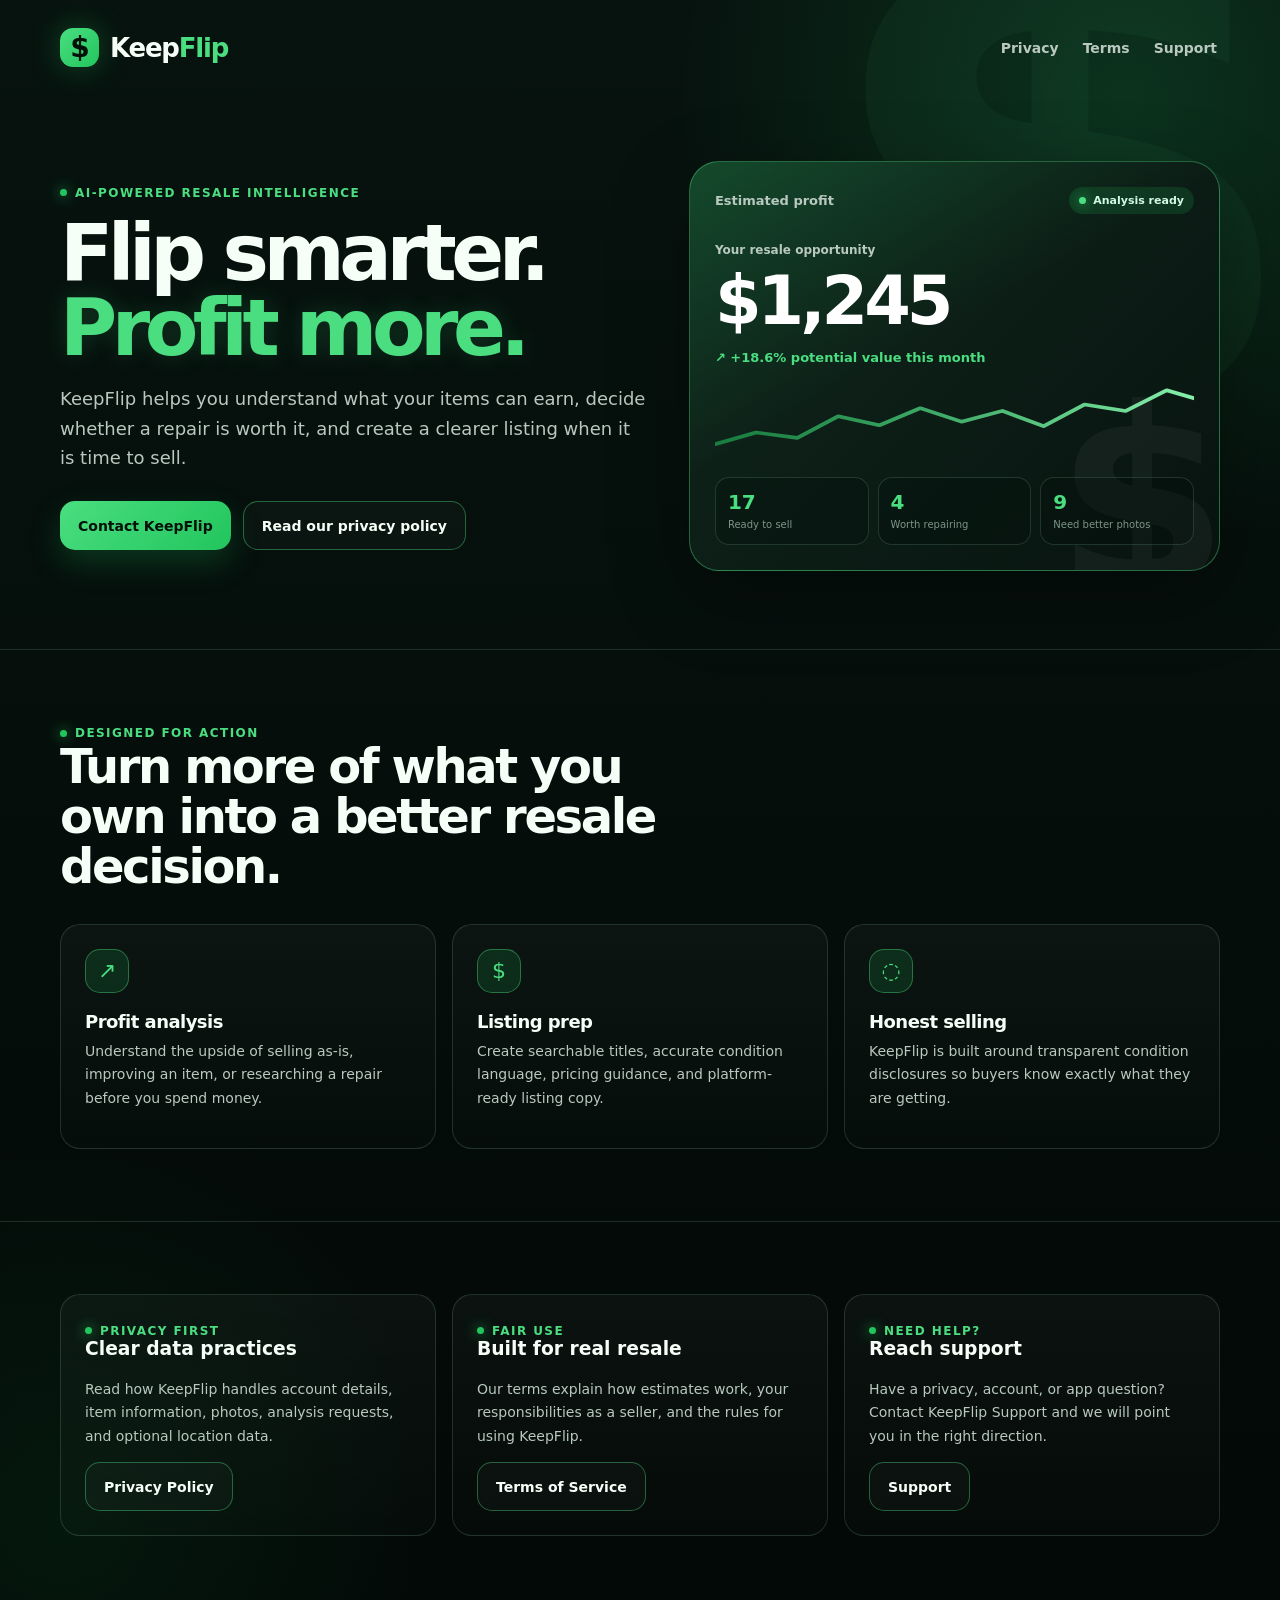
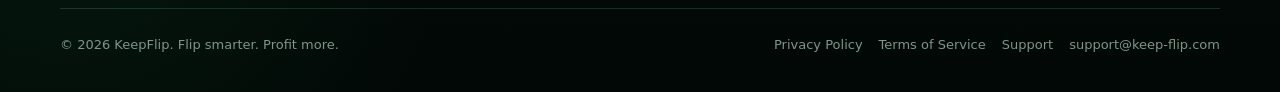
==== index.html @ 9da1e5a3 "Add files via upload" ====
<!doctype html>
<html lang="en">
<head>
  <meta charset="utf-8">
  <meta name="viewport" content="width=device-width, initial-scale=1">
  <meta name="theme-color" content="#06110d">
  <meta name="description" content="KeepFlip helps you evaluate, prepare, and list the things you own for resale.">
  <title>KeepFlip — Flip smarter. Profit more.</title>
  <link rel="stylesheet" href="styles.css">
</head>
<body>
<div class="site-shell">
<header class="container">
  <nav class="nav" aria-label="Primary navigation">
    <a class="brand" href="index.html" aria-label="KeepFlip home">
      <span class="brand-mark">$</span>
      <span>Keep<span class="brand-accent">Flip</span></span>
    </a>
    <div class="nav-links">
      <a href="privacy/">Privacy</a>
      <a href="terms/">Terms</a>
      <a href="support/">Support</a>
    </div>
  </nav>
</header>

<main>
  <section class="container hero">
    <div>
      <div class="eyebrow">AI-powered resale intelligence</div>
      <h1>Flip smarter.<br><span class="highlight">Profit more.</span></h1>
      <p class="hero-copy">
        KeepFlip helps you understand what your items can earn, decide whether a repair is worth it, and create a clearer listing when it is time to sell.
      </p>
      <div class="hero-actions">
        <a class="button primary" href="mailto:support@keep-flip.com?subject=KeepFlip%20early%20access">Contact KeepFlip</a>
        <a class="button secondary" href="privacy/">Read our privacy policy</a>
      </div>
    </div>

    <aside class="dashboard-card" aria-label="Example KeepFlip profit dashboard">
      <div class="dashboard-top">
        <span>Estimated profit</span>
        <span class="badge">Analysis ready</span>
      </div>
      <div class="profit-label">Your resale opportunity</div>
      <div class="profit-number">$1,245</div>
      <div class="profit-change">↗ +18.6% potential value this month</div>
      <svg class="sparkline" viewBox="0 0 420 80" preserveAspectRatio="none" aria-hidden="true">
        <defs>
          <linearGradient id="lineGlow" x1="0" x2="1">
            <stop stop-color="#22c55e" stop-opacity=".55"/>
            <stop offset="1" stop-color="#86efac"/>
          </linearGradient>
        </defs>
        <path d="M0 68 L36 55 L72 61 L108 37 L144 47 L180 28 L216 43 L252 31 L288 48 L324 24 L360 31 L396 8 L420 17" fill="none" stroke="url(#lineGlow)" stroke-width="4" stroke-linecap="round" stroke-linejoin="round"/>
      </svg>
      <div class="dashboard-row">
        <div class="dashboard-stat"><strong>17</strong><span>Ready to sell</span></div>
        <div class="dashboard-stat"><strong>4</strong><span>Worth repairing</span></div>
        <div class="dashboard-stat"><strong>9</strong><span>Need better photos</span></div>
      </div>
    </aside>
  </section>

  <section class="section">
    <div class="container">
      <div class="eyebrow">Designed for action</div>
      <h2 class="section-title">Turn more of what you own into a better resale decision.</h2>
      <div class="feature-grid">
        <article class="feature-card">
          <div class="feature-icon">↗</div>
          <h3>Profit analysis</h3>
          <p>Understand the upside of selling as-is, improving an item, or researching a repair before you spend money.</p>
        </article>
        <article class="feature-card">
          <div class="feature-icon">$</div>
          <h3>Listing prep</h3>
          <p>Create searchable titles, accurate condition language, pricing guidance, and platform-ready listing copy.</p>
        </article>
        <article class="feature-card">
          <div class="feature-icon">◌</div>
          <h3>Honest selling</h3>
          <p>KeepFlip is built around transparent condition disclosures so buyers know exactly what they are getting.</p>
        </article>
      </div>
    </div>
  </section>

  <section class="section">
    <div class="container legal-grid">
      <article class="legal-card">
        <div class="eyebrow">Privacy first</div>
        <h3>Clear data practices</h3>
        <p>Read how KeepFlip handles account details, item information, photos, analysis requests, and optional location data.</p>
        <a class="button secondary" href="privacy/">Privacy Policy</a>
      </article>
      <article class="legal-card">
        <div class="eyebrow">Fair use</div>
        <h3>Built for real resale</h3>
        <p>Our terms explain how estimates work, your responsibilities as a seller, and the rules for using KeepFlip.</p>
        <a class="button secondary" href="terms/">Terms of Service</a>
      </article>
      <article class="legal-card">
        <div class="eyebrow">Need help?</div>
        <h3>Reach support</h3>
        <p>Have a privacy, account, or app question? Contact KeepFlip Support and we will point you in the right direction.</p>
        <a class="button secondary" href="support/">Support</a>
      </article>
    </div>
  </section>
</main>
<footer class="container footer">
  <div>© 2026 KeepFlip. Flip smarter. Profit more.</div>
  <div class="footer-links">
    <a href="privacy/">Privacy Policy</a>
    <a href="terms/">Terms of Service</a>
    <a href="support/">Support</a>
    <a href="mailto:support@keep-flip.com">support@keep-flip.com</a>
  </div>
</footer>

</div>
</body>
</html>
---- styles.css ----
:root {
  --bg: #06110d;
  --bg-deep: #020806;
  --surface: #0b1d16;
  --surface-2: #10271d;
  --surface-3: #143525;
  --line: rgba(184, 255, 211, 0.14);
  --line-strong: rgba(93, 255, 151, 0.34);
  --text: #f5fff8;
  --text-soft: #b9c9bf;
  --text-muted: #7e9588;
  --green: #22c55e;
  --green-bright: #4ade80;
  --green-soft: rgba(34, 197, 94, 0.14);
  --mint: #d1fae5;
  --danger: #ff6b6b;
  --max: 1160px;
  --radius-xl: 30px;
  --radius-lg: 20px;
  --radius-md: 14px;
  --shadow: 0 24px 80px rgba(0, 0, 0, 0.32);
}

* { box-sizing: border-box; }
html { scroll-behavior: smooth; }
body {
  margin: 0;
  min-width: 320px;
  color: var(--text);
  background:
    radial-gradient(circle at 88% 6%, rgba(34,197,94,0.18), transparent 28rem),
    radial-gradient(circle at 5% 90%, rgba(34,197,94,0.08), transparent 24rem),
    linear-gradient(180deg, #07130f 0%, var(--bg-deep) 100%);
  font-family: Inter, ui-sans-serif, system-ui, -apple-system, BlinkMacSystemFont, "Segoe UI", sans-serif;
}

a { color: inherit; text-decoration: none; }
button, a { -webkit-tap-highlight-color: transparent; }

.site-shell {
  position: relative;
  overflow: hidden;
  min-height: 100vh;
}

.site-shell::before {
  content: "$";
  position: absolute;
  top: -120px;
  right: -30px;
  z-index: 0;
  color: rgba(74, 222, 128, 0.045);
  font-size: min(58vw, 720px);
  font-weight: 800;
  line-height: .8;
  pointer-events: none;
}

.container {
  position: relative;
  z-index: 1;
  width: min(calc(100% - 40px), var(--max));
  margin: 0 auto;
}

.nav {
  display: flex;
  align-items: center;
  justify-content: space-between;
  gap: 22px;
  padding: 28px 0;
}

.brand {
  display: inline-flex;
  align-items: center;
  gap: 11px;
  font-weight: 800;
  font-size: 26px;
  letter-spacing: -1.2px;
}

.brand-mark {
  display: inline-flex;
  align-items: center;
  justify-content: center;
  width: 39px;
  height: 39px;
  border-radius: 13px;
  color: #031007;
  background: linear-gradient(135deg, var(--green-bright), var(--green));
  box-shadow: 0 0 30px rgba(34, 197, 94, 0.32);
  font-size: 28px;
  font-weight: 900;
  line-height: 1;
}

.brand-accent { color: var(--green-bright); }

.nav-links {
  display: flex;
  align-items: center;
  gap: 18px;
  color: var(--text-soft);
  font-size: 14px;
  font-weight: 650;
}

.nav-links a {
  padding: 9px 3px;
  transition: color .2s ease;
}

.nav-links a:hover,
.nav-links a[aria-current="page"] { color: var(--green-bright); }

.hero {
  display: grid;
  grid-template-columns: 1.05fr .95fr;
  gap: 42px;
  align-items: center;
  padding: 66px 0 78px;
}

.eyebrow {
  display: inline-flex;
  align-items: center;
  gap: 8px;
  color: var(--green-bright);
  font-size: 12px;
  font-weight: 800;
  letter-spacing: .12em;
  text-transform: uppercase;
}

.eyebrow::before {
  content: "";
  width: 7px;
  height: 7px;
  border-radius: 999px;
  background: var(--green);
  box-shadow: 0 0 13px var(--green);
}

h1, h2, h3, p { margin-top: 0; }

.hero h1 {
  max-width: 760px;
  margin: 16px 0 18px;
  font-size: clamp(43px, 7vw, 78px);
  line-height: .96;
  letter-spacing: -0.07em;
}

.hero h1 .highlight {
  color: var(--green-bright);
  text-shadow: 0 0 24px rgba(74, 222, 128, 0.18);
}

.hero-copy {
  max-width: 600px;
  color: var(--text-soft);
  font-size: 18px;
  line-height: 1.65;
}

.hero-actions {
  display: flex;
  flex-wrap: wrap;
  gap: 12px;
  margin-top: 28px;
}

.button {
  display: inline-flex;
  align-items: center;
  justify-content: center;
  min-height: 49px;
  padding: 0 18px;
  border-radius: 15px;
  font-weight: 800;
  font-size: 14px;
  transition: transform .2s ease, background .2s ease, border-color .2s ease;
}

.button:hover { transform: translateY(-2px); }
.button.primary {
  color: #031007;
  background: linear-gradient(135deg, var(--green-bright), var(--green));
  box-shadow: 0 13px 32px rgba(34, 197, 94, .22);
}
.button.secondary {
  color: var(--text);
  border: 1px solid var(--line-strong);
  background: rgba(255,255,255,.025);
}

.dashboard-card {
  position: relative;
  overflow: hidden;
  padding: 25px;
  border: 1px solid var(--line-strong);
  border-radius: var(--radius-xl);
  background:
    linear-gradient(150deg, rgba(34,197,94,.22), transparent 44%),
    linear-gradient(135deg, #10271d, #08130f);
  box-shadow: var(--shadow);
}

.dashboard-card::after {
  content: "$";
  position: absolute;
  right: -10px;
  bottom: -76px;
  color: rgba(255,255,255,.045);
  font-size: 250px;
  font-weight: 900;
}

.dashboard-top,
.dashboard-row,
.badge,
.legal-card,
.footer,
.support-grid,
.stat-row { position: relative; z-index: 1; }

.dashboard-top {
  display: flex;
  align-items: center;
  justify-content: space-between;
  color: var(--text-soft);
  font-size: 13px;
  font-weight: 700;
}

.badge {
  display: inline-flex;
  align-items: center;
  gap: 7px;
  padding: 7px 10px;
  border-radius: 999px;
  color: var(--mint);
  background: rgba(34,197,94,.15);
  font-size: 11px;
  font-weight: 800;
}

.badge::before {
  content: "";
  width: 7px;
  height: 7px;
  border-radius: 50%;
  background: var(--green-bright);
  box-shadow: 0 0 12px var(--green);
}

.profit-label {
  margin: 29px 0 5px;
  color: var(--text-soft);
  font-size: 12px;
  font-weight: 700;
}

.profit-number {
  color: white;
  font-size: clamp(44px, 6vw, 67px);
  font-weight: 850;
  letter-spacing: -0.06em;
}

.profit-change {
  margin-top: 10px;
  color: var(--green-bright);
  font-size: 13px;
  font-weight: 800;
}

.sparkline {
  width: 100%;
  height: 72px;
  margin-top: 18px;
}

.dashboard-row {
  display: grid;
  grid-template-columns: repeat(3, 1fr);
  gap: 9px;
  margin-top: 18px;
}

.dashboard-stat {
  padding: 12px;
  border: 1px solid var(--line);
  border-radius: 14px;
  background: rgba(3, 13, 9, .28);
}

.dashboard-stat strong {
  display: block;
  color: var(--green-bright);
  font-size: 20px;
}

.dashboard-stat span {
  display: block;
  margin-top: 4px;
  color: var(--text-muted);
  font-size: 10px;
  line-height: 1.35;
}

.section {
  padding: 72px 0;
  border-top: 1px solid var(--line);
}

.section-title {
  max-width: 640px;
  margin-bottom: 32px;
  font-size: clamp(29px, 4vw, 48px);
  line-height: 1.05;
  letter-spacing: -0.05em;
}

.feature-grid,
.legal-grid,
.support-grid {
  display: grid;
  grid-template-columns: repeat(3, 1fr);
  gap: 16px;
}

.feature-card,
.legal-card,
.support-card {
  padding: 24px;
  border: 1px solid var(--line);
  border-radius: var(--radius-lg);
  background: linear-gradient(180deg, rgba(255,255,255,.035), rgba(255,255,255,.012));
}

.feature-icon {
  display: inline-flex;
  width: 44px;
  height: 44px;
  align-items: center;
  justify-content: center;
  border: 1px solid var(--line-strong);
  border-radius: 15px;
  color: var(--green-bright);
  background: var(--green-soft);
  font-size: 22px;
}

.feature-card h3,
.support-card h3 {
  margin: 18px 0 8px;
  font-size: 18px;
  letter-spacing: -0.03em;
}

.feature-card p,
.support-card p,
.legal-card p,
.legal-body p,
.legal-body li {
  color: var(--text-soft);
  font-size: 14px;
  line-height: 1.68;
}

.legal-hero {
  padding: 48px 0 42px;
  border-bottom: 1px solid var(--line);
}

.legal-hero h1 {
  margin: 15px 0 12px;
  font-size: clamp(38px, 6vw, 66px);
  letter-spacing: -0.065em;
  line-height: 1;
}

.legal-meta {
  color: var(--text-muted);
  font-size: 13px;
}

.legal-layout {
  display: grid;
  grid-template-columns: minmax(0, 1fr) 250px;
  align-items: start;
  gap: 42px;
  padding: 48px 0 78px;
}

.legal-body {
  min-width: 0;
  padding: clamp(22px, 4vw, 42px);
  border: 1px solid var(--line);
  border-radius: var(--radius-xl);
  background: rgba(7, 20, 14, .64);
  box-shadow: var(--shadow);
}

.legal-body h2 {
  margin: 42px 0 12px;
  color: var(--mint);
  font-size: 22px;
  letter-spacing: -0.035em;
}

.legal-body h2:first-child { margin-top: 0; }
.legal-body ul { padding-left: 22px; }
.legal-body li + li { margin-top: 8px; }
.legal-body a { color: var(--green-bright); text-decoration: underline; text-underline-offset: 3px; }

.legal-toc {
  position: sticky;
  top: 22px;
  padding: 18px;
  border: 1px solid var(--line);
  border-radius: var(--radius-lg);
  background: rgba(255,255,255,.018);
}

.legal-toc strong {
  display: block;
  margin-bottom: 11px;
  color: var(--text);
  font-size: 13px;
}

.legal-toc a {
  display: block;
  padding: 7px 0;
  color: var(--text-soft);
  font-size: 13px;
}

.legal-toc a:hover { color: var(--green-bright); }

.support-hero {
  padding: 48px 0 30px;
}

.support-hero h1 {
  max-width: 730px;
  margin: 15px 0 12px;
  font-size: clamp(40px, 6.8vw, 70px);
  line-height: .98;
  letter-spacing: -0.07em;
}

.support-card a {
  display: inline-flex;
  margin-top: 15px;
  color: var(--green-bright);
  font-size: 14px;
  font-weight: 800;
}

.faq {
  margin: 40px 0 78px;
}

.faq h2 {
  font-size: 30px;
  letter-spacing: -0.05em;
}

details {
  margin-top: 10px;
  padding: 18px 19px;
  border: 1px solid var(--line);
  border-radius: 16px;
  background: rgba(255,255,255,.018);
}

summary {
  cursor: pointer;
  color: var(--text);
  font-size: 15px;
  font-weight: 800;
}

details p {
  margin: 12px 0 0;
  color: var(--text-soft);
  font-size: 14px;
  line-height: 1.65;
}

.footer {
  display: flex;
  justify-content: space-between;
  gap: 24px;
  padding: 28px 0 40px;
  border-top: 1px solid var(--line);
  color: var(--text-muted);
  font-size: 13px;
}

.footer-links {
  display: flex;
  flex-wrap: wrap;
  gap: 16px;
}

.footer a:hover { color: var(--green-bright); }

.notice {
  margin: 18px 0 0;
  padding: 13px 15px;
  border-left: 3px solid var(--green);
  border-radius: 10px;
  color: var(--text-soft);
  background: var(--green-soft);
  font-size: 13px;
  line-height: 1.55;
}

@media (max-width: 800px) {
  .hero,
  .legal-layout { grid-template-columns: 1fr; }

  .feature-grid,
  .legal-grid,
  .support-grid { grid-template-columns: 1fr; }

  .legal-toc { display: none; }

  .hero { padding-top: 40px; }
}

@media (max-width: 560px) {
  .container { width: min(calc(100% - 28px), var(--max)); }
  .nav { padding: 18px 0; }
  .brand { font-size: 22px; }
  .brand-mark { width: 34px; height: 34px; border-radius: 11px; }
  .nav-links { gap: 10px; font-size: 12px; }
  .hero { gap: 28px; padding-bottom: 52px; }
  .dashboard-row { grid-template-columns: 1fr; }
  .footer { flex-direction: column; }
}
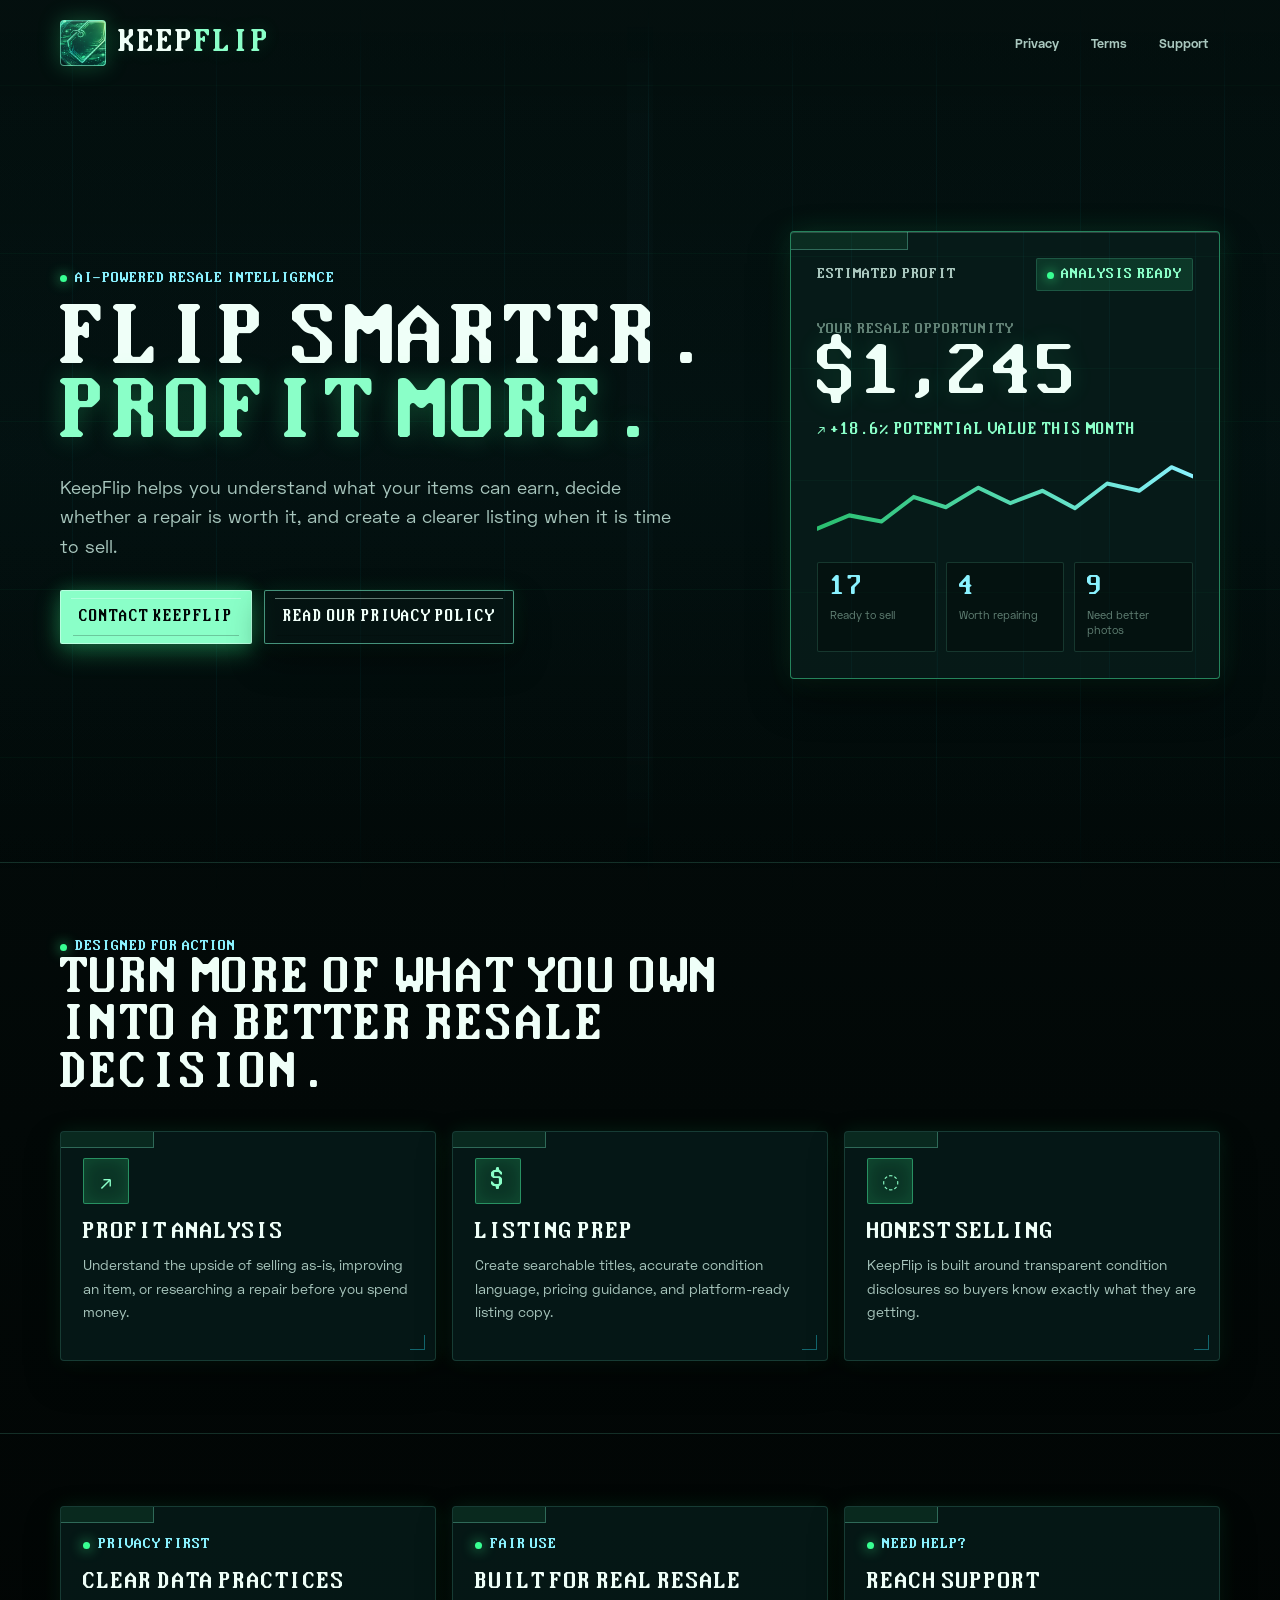
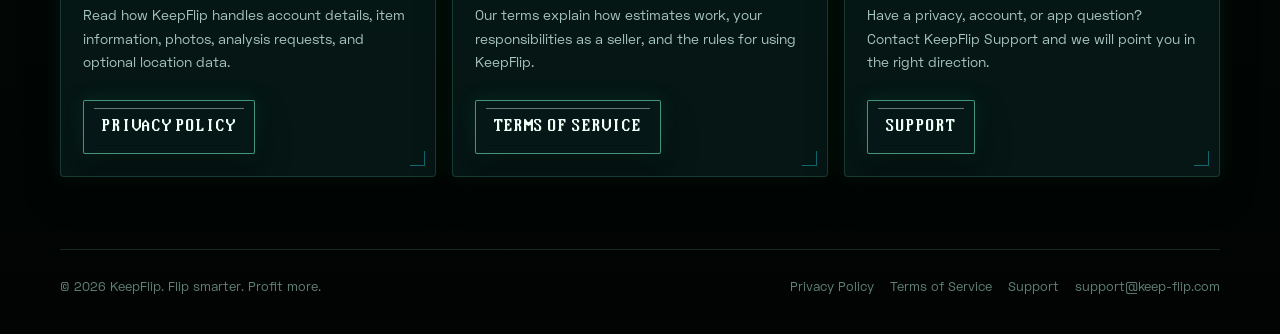
==== commit 670ec0b0: "update" ====
--- a/index.html
+++ b/index.html
@@ -3,7 +3,7 @@
 <head>
   <meta charset="utf-8">
   <meta name="viewport" content="width=device-width, initial-scale=1">
-  <meta name="theme-color" content="#06110d">
+  <meta name="theme-color" content="#020807">
   <meta name="description" content="KeepFlip helps you evaluate, prepare, and list the things you own for resale.">
   <title>KeepFlip — Flip smarter. Profit more.</title>
   <link rel="stylesheet" href="styles.css">
@@ -13,7 +13,7 @@
 <header class="container">
   <nav class="nav" aria-label="Primary navigation">
     <a class="brand" href="index.html" aria-label="KeepFlip home">
-      <span class="brand-mark">$</span>
+      <span class="brand-mark" aria-hidden="true"></span>
       <span>Keep<span class="brand-accent">Flip</span></span>
     </a>
     <div class="nav-links">
@@ -49,8 +49,8 @@
       <svg class="sparkline" viewBox="0 0 420 80" preserveAspectRatio="none" aria-hidden="true">
         <defs>
           <linearGradient id="lineGlow" x1="0" x2="1">
-            <stop stop-color="#22c55e" stop-opacity=".55"/>
-            <stop offset="1" stop-color="#86efac"/>
+            <stop stop-color="#38FF92" stop-opacity=".72"/>
+            <stop offset="1" stop-color="#8AF2FF"/>
           </linearGradient>
         </defs>
         <path d="M0 68 L36 55 L72 61 L108 37 L144 47 L180 28 L216 43 L252 31 L288 48 L324 24 L360 31 L396 8 L420 17" fill="none" stroke="url(#lineGlow)" stroke-width="4" stroke-linecap="round" stroke-linejoin="round"/>
--- a/styles.css
+++ b/styles.css
@@ -1,60 +1,160 @@
+@font-face {
+  font-display: swap;
+  font-family: "Space Grotesk";
+  font-style: normal;
+  font-weight: 400;
+  src: url("assets/fonts/SpaceGroteskRegular.otf") format("opentype");
+}
+
+@font-face {
+  font-display: swap;
+  font-family: "Space Grotesk";
+  font-style: normal;
+  font-weight: 800;
+  src: url("assets/fonts/SpaceGroteskBold.otf") format("opentype");
+}
+
+@font-face {
+  font-display: swap;
+  font-family: "Good Old DOS";
+  font-style: normal;
+  font-weight: 400;
+  src: url("assets/fonts/GoodOldDOSSmooth.ttf") format("truetype");
+}
 
 :root {
-  --bg: #06110d;
-  --bg-deep: #020806;
-  --surface: #0b1d16;
-  --surface-2: #10271d;
-  --surface-3: #143525;
-  --line: rgba(184, 255, 211, 0.14);
-  --line-strong: rgba(93, 255, 151, 0.34);
-  --text: #f5fff8;
-  --text-soft: #b9c9bf;
-  --text-muted: #7e9588;
-  --green: #22c55e;
-  --green-bright: #4ade80;
-  --green-soft: rgba(34, 197, 94, 0.14);
-  --mint: #d1fae5;
-  --danger: #ff6b6b;
+  --background: #020807;
+  --canvas: #04100f;
+  --canvas-raised: #071817;
+  --surface: #071513;
+  --surface-raised: #0b211f;
+  --surface-soft: #0e2d2a;
+  --surface-glass: rgba(9, 30, 28, 0.86);
+  --dark: #030b0a;
+  --line: rgba(117, 255, 211, 0.16);
+  --line-strong: rgba(74, 255, 172, 0.46);
+  --line-accent: rgba(41, 224, 255, 0.42);
+  --folder-line: rgba(137, 255, 220, 0.30);
+  --folder-soft: rgba(137, 255, 220, 0.12);
+  --glass-rim: rgba(127, 255, 213, 0.54);
+  --glass-highlight: rgba(218, 255, 241, 0.44);
+  --text: #effff8;
+  --text-soft: #a9c7be;
+  --text-muted: #628276;
+  --primary: #38ff92;
+  --primary-bright: #8affc8;
+  --primary-dark: #12d970;
+  --primary-soft: rgba(56, 255, 146, 0.13);
+  --accent: #2ae6ff;
+  --accent-bright: #8af2ff;
+  --accent-soft: rgba(42, 230, 255, 0.13);
+  --warning: #f6cf58;
+  --danger: #ff6674;
   --max: 1160px;
-  --radius-xl: 30px;
-  --radius-lg: 20px;
-  --radius-md: 14px;
-  --shadow: 0 24px 80px rgba(0, 0, 0, 0.32);
-}
-
-* { box-sizing: border-box; }
-html { scroll-behavior: smooth; }
+  --radius: 4px;
+  --radius-tight: 2px;
+  --shadow-card: 0 16px 34px rgba(0, 0, 0, 0.42), 0 0 20px rgba(56, 255, 146, 0.10);
+  --shadow-glass: 0 18px 42px rgba(0, 0, 0, 0.46), 0 0 28px rgba(56, 255, 146, 0.14), inset 0 1px 0 rgba(218, 255, 241, 0.18);
+  --shadow-cyan: 0 18px 42px rgba(0, 0, 0, 0.46), 0 0 26px rgba(42, 230, 255, 0.20), inset 0 1px 0 rgba(138, 242, 255, 0.20);
+}
+
+* {
+  box-sizing: border-box;
+}
+
+html {
+  background: var(--background);
+  scroll-behavior: smooth;
+}
+
 body {
   margin: 0;
   min-width: 320px;
   color: var(--text);
-  background:
-    radial-gradient(circle at 88% 6%, rgba(34,197,94,0.18), transparent 28rem),
-    radial-gradient(circle at 5% 90%, rgba(34,197,94,0.08), transparent 24rem),
-    linear-gradient(180deg, #07130f 0%, var(--bg-deep) 100%);
-  font-family: Inter, ui-sans-serif, system-ui, -apple-system, BlinkMacSystemFont, "Segoe UI", sans-serif;
-}
-
-a { color: inherit; text-decoration: none; }
-button, a { -webkit-tap-highlight-color: transparent; }
+  background: var(--background);
+  font-family: "Space Grotesk", Inter, ui-sans-serif, system-ui, -apple-system, BlinkMacSystemFont, "Segoe UI", sans-serif;
+}
+
+body::selection {
+  color: var(--background);
+  background: var(--primary-bright);
+}
+
+a {
+  color: inherit;
+  text-decoration: none;
+}
+
+button,
+a {
+  -webkit-tap-highlight-color: transparent;
+}
+
+h1,
+h2,
+h3,
+p {
+  margin-top: 0;
+}
 
 .site-shell {
   position: relative;
+  isolation: isolate;
   overflow: hidden;
   min-height: 100vh;
+  background:
+    linear-gradient(180deg, rgba(4, 16, 15, 0.94) 0%, rgba(2, 8, 7, 0.98) 58%, #010403 100%),
+    var(--background);
+}
+
+.site-shell::before,
+.site-shell::after {
+  content: "";
+  position: fixed;
+  inset: 0;
+  z-index: -2;
+  pointer-events: none;
 }
 
 .site-shell::before {
-  content: "$";
-  position: absolute;
-  top: -120px;
-  right: -30px;
-  z-index: 0;
-  color: rgba(74, 222, 128, 0.045);
-  font-size: min(58vw, 720px);
-  font-weight: 800;
-  line-height: .8;
-  pointer-events: none;
+  opacity: 0.28;
+  background-image:
+    linear-gradient(90deg, transparent 0 72px, rgba(42, 230, 255, 0.16) 72px 73px, transparent 73px 100%),
+    linear-gradient(0deg, transparent 0 82px, rgba(56, 255, 146, 0.13) 82px 83px, transparent 83px 100%),
+    linear-gradient(90deg, transparent 0 49%, rgba(138, 242, 255, 0.06) 49% 51%, transparent 51% 100%);
+  background-size: 144px 144px, 168px 168px, 100% 100%;
+  mask-image: linear-gradient(180deg, transparent 0%, #000 13%, #000 84%, transparent 100%);
+}
+
+.site-shell::after {
+  z-index: -1;
+  opacity: 0.54;
+  background:
+    linear-gradient(90deg, transparent 0%, rgba(42, 230, 255, 0.04) 24%, rgba(138, 242, 255, 0.56) 50%, rgba(56, 255, 146, 0.18) 64%, transparent 100%),
+    linear-gradient(90deg, transparent 0%, rgba(56, 255, 146, 0.04) 22%, rgba(56, 255, 146, 0.44) 50%, rgba(42, 230, 255, 0.18) 66%, transparent 100%),
+    linear-gradient(180deg, transparent, rgba(42, 230, 255, 0.05), transparent);
+  background-position: -560px 20%, -760px 72%, center;
+  background-repeat: no-repeat;
+  background-size: 560px 2px, 760px 1px, 100% 100%;
+  animation: circuit-sweep 9s linear infinite;
+}
+
+@keyframes circuit-sweep {
+  0% {
+    background-position: -560px 20%, -760px 72%, center;
+  }
+
+  52% {
+    background-position: 100vw 20%, -760px 72%, center;
+  }
+
+  53% {
+    background-position: -560px 20%, -760px 72%, center;
+  }
+
+  100% {
+    background-position: -560px 20%, 100vw 72%, center;
+  }
 }
 
 .container {
@@ -69,68 +169,84 @@
   align-items: center;
   justify-content: space-between;
   gap: 22px;
-  padding: 28px 0;
+  padding: 20px 0;
 }
 
 .brand {
   display: inline-flex;
   align-items: center;
-  gap: 11px;
-  font-weight: 800;
-  font-size: 26px;
-  letter-spacing: -1.2px;
+  gap: 12px;
+  color: var(--text);
+  font-family: "Good Old DOS", "Space Grotesk", sans-serif;
+  font-size: 28px;
+  line-height: 1;
+  letter-spacing: 0;
+  text-transform: uppercase;
+  text-shadow: 0 0 18px rgba(56, 255, 146, 0.16);
 }
 
 .brand-mark {
   display: inline-flex;
-  align-items: center;
-  justify-content: center;
-  width: 39px;
-  height: 39px;
-  border-radius: 13px;
-  color: #031007;
-  background: linear-gradient(135deg, var(--green-bright), var(--green));
-  box-shadow: 0 0 30px rgba(34, 197, 94, 0.32);
-  font-size: 28px;
-  font-weight: 900;
-  line-height: 1;
-}
-
-.brand-accent { color: var(--green-bright); }
+  width: 46px;
+  height: 46px;
+  flex: 0 0 46px;
+  overflow: hidden;
+  border: 1px solid var(--glass-rim);
+  border-radius: var(--radius);
+  color: transparent;
+  background:
+    linear-gradient(180deg, rgba(138, 255, 200, 0.16), rgba(42, 230, 255, 0.06)),
+    url("assets/images/keepflip-core.png") center / 190% auto no-repeat;
+  box-shadow: 0 0 22px rgba(56, 255, 146, 0.26), inset 0 1px 0 rgba(218, 255, 241, 0.18);
+  font-size: 0;
+}
+
+.brand-accent {
+  color: var(--primary-bright);
+}
 
 .nav-links {
   display: flex;
   align-items: center;
-  gap: 18px;
+  gap: 8px;
   color: var(--text-soft);
-  font-size: 14px;
-  font-weight: 650;
+  font-size: 13px;
+  font-weight: 800;
 }
 
 .nav-links a {
-  padding: 9px 3px;
-  transition: color .2s ease;
+  min-height: 38px;
+  padding: 10px 11px 8px;
+  border: 1px solid transparent;
+  border-radius: var(--radius-tight);
+  transition: color 0.18s ease, border-color 0.18s ease, background 0.18s ease;
 }
 
 .nav-links a:hover,
-.nav-links a[aria-current="page"] { color: var(--green-bright); }
+.nav-links a[aria-current="page"] {
+  color: var(--primary-bright);
+  border-color: var(--line);
+  background: rgba(8, 28, 26, 0.34);
+}
 
 .hero {
   display: grid;
-  grid-template-columns: 1.05fr .95fr;
-  gap: 42px;
+  grid-template-columns: minmax(0, 1fr) minmax(330px, 430px);
+  gap: 54px;
   align-items: center;
-  padding: 66px 0 78px;
+  min-height: calc(100vh - 124px);
+  padding: 34px 0 72px;
 }
 
 .eyebrow {
   display: inline-flex;
   align-items: center;
   gap: 8px;
-  color: var(--green-bright);
-  font-size: 12px;
-  font-weight: 800;
-  letter-spacing: .12em;
+  color: var(--accent-bright);
+  font-family: "Good Old DOS", "Space Grotesk", sans-serif;
+  font-size: 13px;
+  line-height: 1.4;
+  letter-spacing: 0;
   text-transform: uppercase;
 }
 
@@ -138,28 +254,36 @@
   content: "";
   width: 7px;
   height: 7px;
-  border-radius: 999px;
-  background: var(--green);
-  box-shadow: 0 0 13px var(--green);
-}
-
-h1, h2, h3, p { margin-top: 0; }
+  border-radius: 50%;
+  background: var(--primary);
+  box-shadow: 0 0 13px var(--primary);
+}
+
+.hero h1,
+.legal-hero h1,
+.support-hero h1,
+.not-found-title {
+  color: var(--text);
+  font-family: "Good Old DOS", "Space Grotesk", sans-serif;
+  font-weight: 400;
+  letter-spacing: 0;
+  text-transform: uppercase;
+}
 
 .hero h1 {
-  max-width: 760px;
-  margin: 16px 0 18px;
-  font-size: clamp(43px, 7vw, 78px);
-  line-height: .96;
-  letter-spacing: -0.07em;
+  max-width: 780px;
+  margin: 18px 0 18px;
+  font-size: 76px;
+  line-height: 0.98;
 }
 
 .hero h1 .highlight {
-  color: var(--green-bright);
-  text-shadow: 0 0 24px rgba(74, 222, 128, 0.18);
+  color: var(--primary-bright);
+  text-shadow: 0 0 24px rgba(56, 255, 146, 0.26);
 }
 
 .hero-copy {
-  max-width: 600px;
+  max-width: 620px;
   color: var(--text-soft);
   font-size: 18px;
   line-height: 1.65;
@@ -173,78 +297,132 @@
 }
 
 .button {
+  position: relative;
   display: inline-flex;
   align-items: center;
   justify-content: center;
-  min-height: 49px;
+  min-height: 54px;
+  overflow: hidden;
   padding: 0 18px;
-  border-radius: 15px;
-  font-weight: 800;
+  border: 1px solid var(--glass-rim);
+  border-radius: var(--radius-tight);
+  font-family: "Good Old DOS", "Space Grotesk", sans-serif;
   font-size: 14px;
-  transition: transform .2s ease, background .2s ease, border-color .2s ease;
-}
-
-.button:hover { transform: translateY(-2px); }
+  letter-spacing: 0;
+  line-height: 1;
+  text-transform: uppercase;
+  transition: transform 0.18s ease, border-color 0.18s ease, background 0.18s ease, box-shadow 0.18s ease;
+}
+
+.button::before,
+.button::after {
+  content: "";
+  position: absolute;
+  pointer-events: none;
+}
+
+.button::before {
+  top: 7px;
+  left: 10px;
+  right: 10px;
+  height: 1px;
+  background: var(--glass-highlight);
+}
+
+.button::after {
+  right: 12px;
+  bottom: 7px;
+  left: 12px;
+  height: 1px;
+  background: rgba(2, 8, 7, 0.22);
+}
+
+.button:hover {
+  transform: translateY(-2px);
+}
+
 .button.primary {
-  color: #031007;
-  background: linear-gradient(135deg, var(--green-bright), var(--green));
-  box-shadow: 0 13px 32px rgba(34, 197, 94, .22);
-}
+  color: var(--background);
+  border-color: rgba(218, 255, 241, 0.58);
+  background: var(--primary-bright);
+  box-shadow: 0 8px 26px rgba(56, 255, 146, 0.28), 0 0 20px rgba(56, 255, 146, 0.18);
+}
+
 .button.secondary {
   color: var(--text);
-  border: 1px solid var(--line-strong);
-  background: rgba(255,255,255,.025);
+  background: rgba(8, 28, 26, 0.42);
+  box-shadow: var(--shadow-card);
 }
 
 .dashboard-card {
   position: relative;
   overflow: hidden;
-  padding: 25px;
+  padding: 26px;
   border: 1px solid var(--line-strong);
-  border-radius: var(--radius-xl);
-  background:
-    linear-gradient(150deg, rgba(34,197,94,.22), transparent 44%),
-    linear-gradient(135deg, #10271d, #08130f);
-  box-shadow: var(--shadow);
-}
-
+  border-radius: var(--radius);
+  background: rgba(7, 28, 26, 0.86);
+  box-shadow: var(--shadow-glass);
+}
+
+.dashboard-card::before,
 .dashboard-card::after {
-  content: "$";
+  content: "";
   position: absolute;
-  right: -10px;
-  bottom: -76px;
-  color: rgba(255,255,255,.045);
-  font-size: 250px;
-  font-weight: 900;
+  pointer-events: none;
+}
+
+.dashboard-card::before {
+  top: 0;
+  left: 0;
+  width: 116px;
+  height: 17px;
+  border-right: 1px solid var(--folder-line);
+  border-bottom: 1px solid var(--folder-line);
+  background: rgba(56, 255, 146, 0.08);
+}
+
+.dashboard-card::after {
+  inset: 0;
+  background-image:
+    linear-gradient(90deg, transparent 0 70%, rgba(42, 230, 255, 0.22) 70% 71%, transparent 71%),
+    linear-gradient(0deg, transparent 0 78%, rgba(56, 255, 146, 0.18) 78% 79%, transparent 79%);
+  background-size: 86px 86px, 112px 112px;
+  opacity: 0.18;
 }
 
 .dashboard-top,
 .dashboard-row,
 .badge,
-.legal-card,
-.footer,
-.support-grid,
-.stat-row { position: relative; z-index: 1; }
+.profit-label,
+.profit-number,
+.profit-change,
+.sparkline {
+  position: relative;
+  z-index: 1;
+}
 
 .dashboard-top {
   display: flex;
   align-items: center;
   justify-content: space-between;
+  gap: 12px;
   color: var(--text-soft);
+  font-family: "Good Old DOS", "Space Grotesk", sans-serif;
   font-size: 13px;
-  font-weight: 700;
+  line-height: 1.2;
+  text-transform: uppercase;
 }
 
 .badge {
   display: inline-flex;
   align-items: center;
   gap: 7px;
-  padding: 7px 10px;
-  border-radius: 999px;
-  color: var(--mint);
-  background: rgba(34,197,94,.15);
-  font-size: 11px;
-  font-weight: 800;
+  padding: 8px 10px 7px;
+  border: 1px solid var(--line);
+  border-radius: var(--radius-tight);
+  color: var(--primary-bright);
+  background: var(--primary-soft);
+  white-space: nowrap;
 }
 
 .badge::before {
@@ -252,62 +430,69 @@
   width: 7px;
   height: 7px;
   border-radius: 50%;
-  background: var(--green-bright);
-  box-shadow: 0 0 12px var(--green);
+  background: var(--primary);
+  box-shadow: 0 0 12px var(--primary);
 }
 
 .profit-label {
-  margin: 29px 0 5px;
-  color: var(--text-soft);
-  font-size: 12px;
-  font-weight: 700;
+  margin: 32px 0 8px;
+  color: var(--text-muted);
+  font-family: "Good Old DOS", "Space Grotesk", sans-serif;
+  font-size: 13px;
+  text-transform: uppercase;
 }
 
 .profit-number {
-  color: white;
-  font-size: clamp(44px, 6vw, 67px);
-  font-weight: 850;
-  letter-spacing: -0.06em;
+  color: var(--text);
+  font-family: "Good Old DOS", "Space Grotesk", sans-serif;
+  font-size: 64px;
+  line-height: 1;
+  text-shadow: 0 0 24px rgba(56, 255, 146, 0.14);
 }
 
 .profit-change {
-  margin-top: 10px;
-  color: var(--green-bright);
-  font-size: 13px;
-  font-weight: 800;
+  margin-top: 12px;
+  color: var(--primary-bright);
+  font-family: "Good Old DOS", "Space Grotesk", sans-serif;
+  font-size: 14px;
+  text-transform: uppercase;
 }
 
 .sparkline {
   width: 100%;
-  height: 72px;
-  margin-top: 18px;
+  height: 82px;
+  margin-top: 22px;
 }
 
 .dashboard-row {
   display: grid;
-  grid-template-columns: repeat(3, 1fr);
-  gap: 9px;
+  grid-template-columns: repeat(3, minmax(0, 1fr));
+  gap: 10px;
   margin-top: 18px;
 }
 
 .dashboard-stat {
-  padding: 12px;
+  min-height: 82px;
+  padding: 13px 12px;
   border: 1px solid var(--line);
-  border-radius: 14px;
-  background: rgba(3, 13, 9, .28);
+  border-radius: var(--radius-tight);
+  background: rgba(3, 11, 10, 0.48);
 }
 
 .dashboard-stat strong {
   display: block;
-  color: var(--green-bright);
-  font-size: 20px;
+  color: var(--accent-bright);
+  font-family: "Good Old DOS", "Space Grotesk", sans-serif;
+  font-size: 24px;
+  font-weight: 400;
+  line-height: 1;
 }
 
 .dashboard-stat span {
   display: block;
-  margin-top: 4px;
+  margin-top: 8px;
   color: var(--text-muted);
-  font-size: 10px;
+  font-size: 11px;
   line-height: 1.35;
 }
 
@@ -317,48 +502,106 @@
 }
 
 .section-title {
-  max-width: 640px;
+  max-width: 680px;
   margin-bottom: 32px;
-  font-size: clamp(29px, 4vw, 48px);
-  line-height: 1.05;
-  letter-spacing: -0.05em;
+  color: var(--text);
+  font-family: "Good Old DOS", "Space Grotesk", sans-serif;
+  font-size: 44px;
+  font-weight: 400;
+  line-height: 1.08;
+  letter-spacing: 0;
+  text-transform: uppercase;
 }
 
 .feature-grid,
 .legal-grid,
 .support-grid {
   display: grid;
-  grid-template-columns: repeat(3, 1fr);
+  grid-template-columns: repeat(3, minmax(0, 1fr));
   gap: 16px;
+}
+
+.feature-card,
+.legal-card,
+.support-card,
+.legal-body,
+.legal-toc,
+details {
+  position: relative;
+  overflow: hidden;
+  border: 1px solid var(--line);
+  border-radius: var(--radius);
+  background: rgba(7, 28, 26, 0.82);
+  box-shadow: var(--shadow-card);
+}
+
+.feature-card::before,
+.legal-card::before,
+.support-card::before,
+.legal-body::before,
+.legal-toc::before,
+details::before {
+  content: "";
+  position: absolute;
+  top: 0;
+  left: 0;
+  width: 92px;
+  height: 15px;
+  border-right: 1px solid var(--folder-line);
+  border-bottom: 1px solid var(--folder-line);
+  background: rgba(56, 255, 146, 0.08);
+  pointer-events: none;
+}
+
+.feature-card::after,
+.legal-card::after,
+.support-card::after,
+.legal-body::after,
+details::after {
+  content: "";
+  position: absolute;
+  right: 10px;
+  bottom: 10px;
+  width: 14px;
+  height: 14px;
+  border-right: 1px solid rgba(42, 230, 255, 0.38);
+  border-bottom: 1px solid rgba(42, 230, 255, 0.38);
+  pointer-events: none;
 }
 
 .feature-card,
 .legal-card,
 .support-card {
-  padding: 24px;
-  border: 1px solid var(--line);
-  border-radius: var(--radius-lg);
-  background: linear-gradient(180deg, rgba(255,255,255,.035), rgba(255,255,255,.012));
+  min-height: 224px;
+  padding: 26px 22px 22px;
 }
 
 .feature-icon {
   display: inline-flex;
-  width: 44px;
-  height: 44px;
+  width: 46px;
+  height: 46px;
   align-items: center;
   justify-content: center;
   border: 1px solid var(--line-strong);
-  border-radius: 15px;
-  color: var(--green-bright);
-  background: var(--green-soft);
-  font-size: 22px;
+  border-radius: var(--radius-tight);
+  color: var(--primary-bright);
+  background: var(--primary-soft);
+  box-shadow: inset 0 0 18px rgba(56, 255, 146, 0.12);
+  font-family: "Good Old DOS", "Space Grotesk", sans-serif;
+  font-size: 20px;
 }
 
 .feature-card h3,
-.support-card h3 {
+.support-card h3,
+.legal-card h3 {
   margin: 18px 0 8px;
-  font-size: 18px;
-  letter-spacing: -0.03em;
+  color: var(--text);
+  font-family: "Good Old DOS", "Space Grotesk", sans-serif;
+  font-size: 20px;
+  font-weight: 400;
+  line-height: 1.15;
+  letter-spacing: 0;
+  text-transform: uppercase;
 }
 
 .feature-card p,
@@ -371,16 +614,21 @@
   line-height: 1.68;
 }
 
+.legal-card .button {
+  margin-top: 12px;
+}
+
 .legal-hero {
   padding: 48px 0 42px;
   border-bottom: 1px solid var(--line);
 }
 
-.legal-hero h1 {
+.legal-hero h1,
+.support-hero h1 {
+  max-width: 760px;
   margin: 15px 0 12px;
-  font-size: clamp(38px, 6vw, 66px);
-  letter-spacing: -0.065em;
-  line-height: 1;
+  font-size: 58px;
+  line-height: 1.02;
 }
 
 .legal-meta {
@@ -398,39 +646,57 @@
 
 .legal-body {
   min-width: 0;
-  padding: clamp(22px, 4vw, 42px);
-  border: 1px solid var(--line);
-  border-radius: var(--radius-xl);
-  background: rgba(7, 20, 14, .64);
-  box-shadow: var(--shadow);
+  padding: 42px;
+  background: rgba(7, 28, 26, 0.86);
+  box-shadow: var(--shadow-glass);
 }
 
 .legal-body h2 {
   margin: 42px 0 12px;
-  color: var(--mint);
-  font-size: 22px;
-  letter-spacing: -0.035em;
-}
-
-.legal-body h2:first-child { margin-top: 0; }
-.legal-body ul { padding-left: 22px; }
-.legal-body li + li { margin-top: 8px; }
-.legal-body a { color: var(--green-bright); text-decoration: underline; text-underline-offset: 3px; }
+  color: var(--primary-bright);
+  font-family: "Good Old DOS", "Space Grotesk", sans-serif;
+  font-size: 24px;
+  font-weight: 400;
+  letter-spacing: 0;
+  line-height: 1.2;
+  text-transform: uppercase;
+}
+
+.legal-body h2:first-child {
+  margin-top: 0;
+}
+
+.legal-body ul {
+  padding-left: 22px;
+}
+
+.legal-body li + li {
+  margin-top: 8px;
+}
+
+.legal-body a,
+.support-card a {
+  color: var(--primary-bright);
+  text-decoration: underline;
+  text-decoration-thickness: 1px;
+  text-underline-offset: 4px;
+}
 
 .legal-toc {
   position: sticky;
   top: 22px;
-  padding: 18px;
-  border: 1px solid var(--line);
-  border-radius: var(--radius-lg);
-  background: rgba(255,255,255,.018);
+  padding: 26px 18px 18px;
+  background: rgba(8, 28, 26, 0.58);
 }
 
 .legal-toc strong {
   display: block;
   margin-bottom: 11px;
   color: var(--text);
+  font-family: "Good Old DOS", "Space Grotesk", sans-serif;
   font-size: 13px;
+  font-weight: 400;
+  text-transform: uppercase;
 }
 
 .legal-toc a {
@@ -440,24 +706,17 @@
   font-size: 13px;
 }
 
-.legal-toc a:hover { color: var(--green-bright); }
+.legal-toc a:hover {
+  color: var(--primary-bright);
+}
 
 .support-hero {
   padding: 48px 0 30px;
-}
-
-.support-hero h1 {
-  max-width: 730px;
-  margin: 15px 0 12px;
-  font-size: clamp(40px, 6.8vw, 70px);
-  line-height: .98;
-  letter-spacing: -0.07em;
 }
 
 .support-card a {
   display: inline-flex;
   margin-top: 15px;
-  color: var(--green-bright);
   font-size: 14px;
   font-weight: 800;
 }
@@ -467,23 +726,27 @@
 }
 
 .faq h2 {
-  font-size: 30px;
-  letter-spacing: -0.05em;
+  color: var(--text);
+  font-family: "Good Old DOS", "Space Grotesk", sans-serif;
+  font-size: 32px;
+  font-weight: 400;
+  letter-spacing: 0;
+  text-transform: uppercase;
 }
 
 details {
   margin-top: 10px;
-  padding: 18px 19px;
-  border: 1px solid var(--line);
-  border-radius: 16px;
-  background: rgba(255,255,255,.018);
+  padding: 22px 19px 18px;
+  background: rgba(8, 28, 26, 0.5);
 }
 
 summary {
   cursor: pointer;
   color: var(--text);
-  font-size: 15px;
-  font-weight: 800;
+  font-family: "Good Old DOS", "Space Grotesk", sans-serif;
+  font-size: 16px;
+  letter-spacing: 0;
+  text-transform: uppercase;
 }
 
 details p {
@@ -491,6 +754,29 @@
   color: var(--text-soft);
   font-size: 14px;
   line-height: 1.65;
+}
+
+.notice {
+  margin: 18px 0 0;
+  padding: 13px 15px;
+  border: 1px solid var(--line-strong);
+  border-left: 3px solid var(--primary);
+  border-radius: var(--radius-tight);
+  color: var(--text-soft);
+  background: var(--primary-soft);
+  font-size: 13px;
+  line-height: 1.55;
+}
+
+.not-found {
+  padding: 88px 0 160px;
+}
+
+.not-found-title {
+  max-width: 720px;
+  margin: 16px 0;
+  font-size: 76px;
+  line-height: 0.98;
 }
 
 .footer {
@@ -509,39 +795,130 @@
   gap: 16px;
 }
 
-.footer a:hover { color: var(--green-bright); }
-
-.notice {
-  margin: 18px 0 0;
-  padding: 13px 15px;
-  border-left: 3px solid var(--green);
-  border-radius: 10px;
-  color: var(--text-soft);
-  background: var(--green-soft);
-  font-size: 13px;
-  line-height: 1.55;
-}
-
-@media (max-width: 800px) {
+.footer a:hover {
+  color: var(--primary-bright);
+}
+
+@media (prefers-reduced-motion: reduce) {
+  *,
+  *::before,
+  *::after {
+    scroll-behavior: auto !important;
+    animation-duration: 0.01ms !important;
+    animation-iteration-count: 1 !important;
+    transition-duration: 0.01ms !important;
+  }
+}
+
+@media (max-width: 980px) {
   .hero,
-  .legal-layout { grid-template-columns: 1fr; }
+  .legal-layout {
+    grid-template-columns: 1fr;
+  }
+
+  .hero {
+    min-height: 0;
+    padding-top: 40px;
+  }
+
+  .hero h1,
+  .legal-hero h1,
+  .support-hero h1,
+  .not-found-title {
+    font-size: 58px;
+  }
 
   .feature-grid,
   .legal-grid,
-  .support-grid { grid-template-columns: 1fr; }
-
-  .legal-toc { display: none; }
-
-  .hero { padding-top: 40px; }
-}
-
-@media (max-width: 560px) {
-  .container { width: min(calc(100% - 28px), var(--max)); }
-  .nav { padding: 18px 0; }
-  .brand { font-size: 22px; }
-  .brand-mark { width: 34px; height: 34px; border-radius: 11px; }
-  .nav-links { gap: 10px; font-size: 12px; }
-  .hero { gap: 28px; padding-bottom: 52px; }
-  .dashboard-row { grid-template-columns: 1fr; }
-  .footer { flex-direction: column; }
-}
+  .support-grid {
+    grid-template-columns: 1fr;
+  }
+
+  .legal-toc {
+    display: none;
+  }
+}
+
+@media (max-width: 640px) {
+  .container {
+    width: min(calc(100% - 28px), var(--max));
+  }
+
+  .nav {
+    align-items: flex-start;
+    flex-direction: column;
+    gap: 14px;
+    padding: 18px 0;
+  }
+
+  .brand {
+    font-size: 24px;
+  }
+
+  .brand-mark {
+    width: 40px;
+    height: 40px;
+    flex-basis: 40px;
+  }
+
+  .nav-links {
+    width: 100%;
+    justify-content: space-between;
+    gap: 4px;
+    font-size: 12px;
+  }
+
+  .nav-links a {
+    padding-inline: 8px;
+  }
+
+  .hero {
+    gap: 28px;
+    padding-bottom: 52px;
+  }
+
+  .hero h1,
+  .legal-hero h1,
+  .support-hero h1,
+  .not-found-title {
+    font-size: 40px;
+    line-height: 1.04;
+  }
+
+  .hero-copy {
+    font-size: 16px;
+  }
+
+  .hero-actions,
+  .button {
+    width: 100%;
+  }
+
+  .section {
+    padding: 54px 0;
+  }
+
+  .dashboard-card {
+    padding: 24px 18px 18px;
+  }
+
+  .dashboard-row {
+    grid-template-columns: 1fr;
+  }
+
+  .profit-number {
+    font-size: 48px;
+  }
+
+  .section-title {
+    font-size: 30px;
+  }
+
+  .legal-body {
+    padding: 34px 22px 24px;
+  }
+
+  .footer {
+    flex-direction: column;
+  }
+}
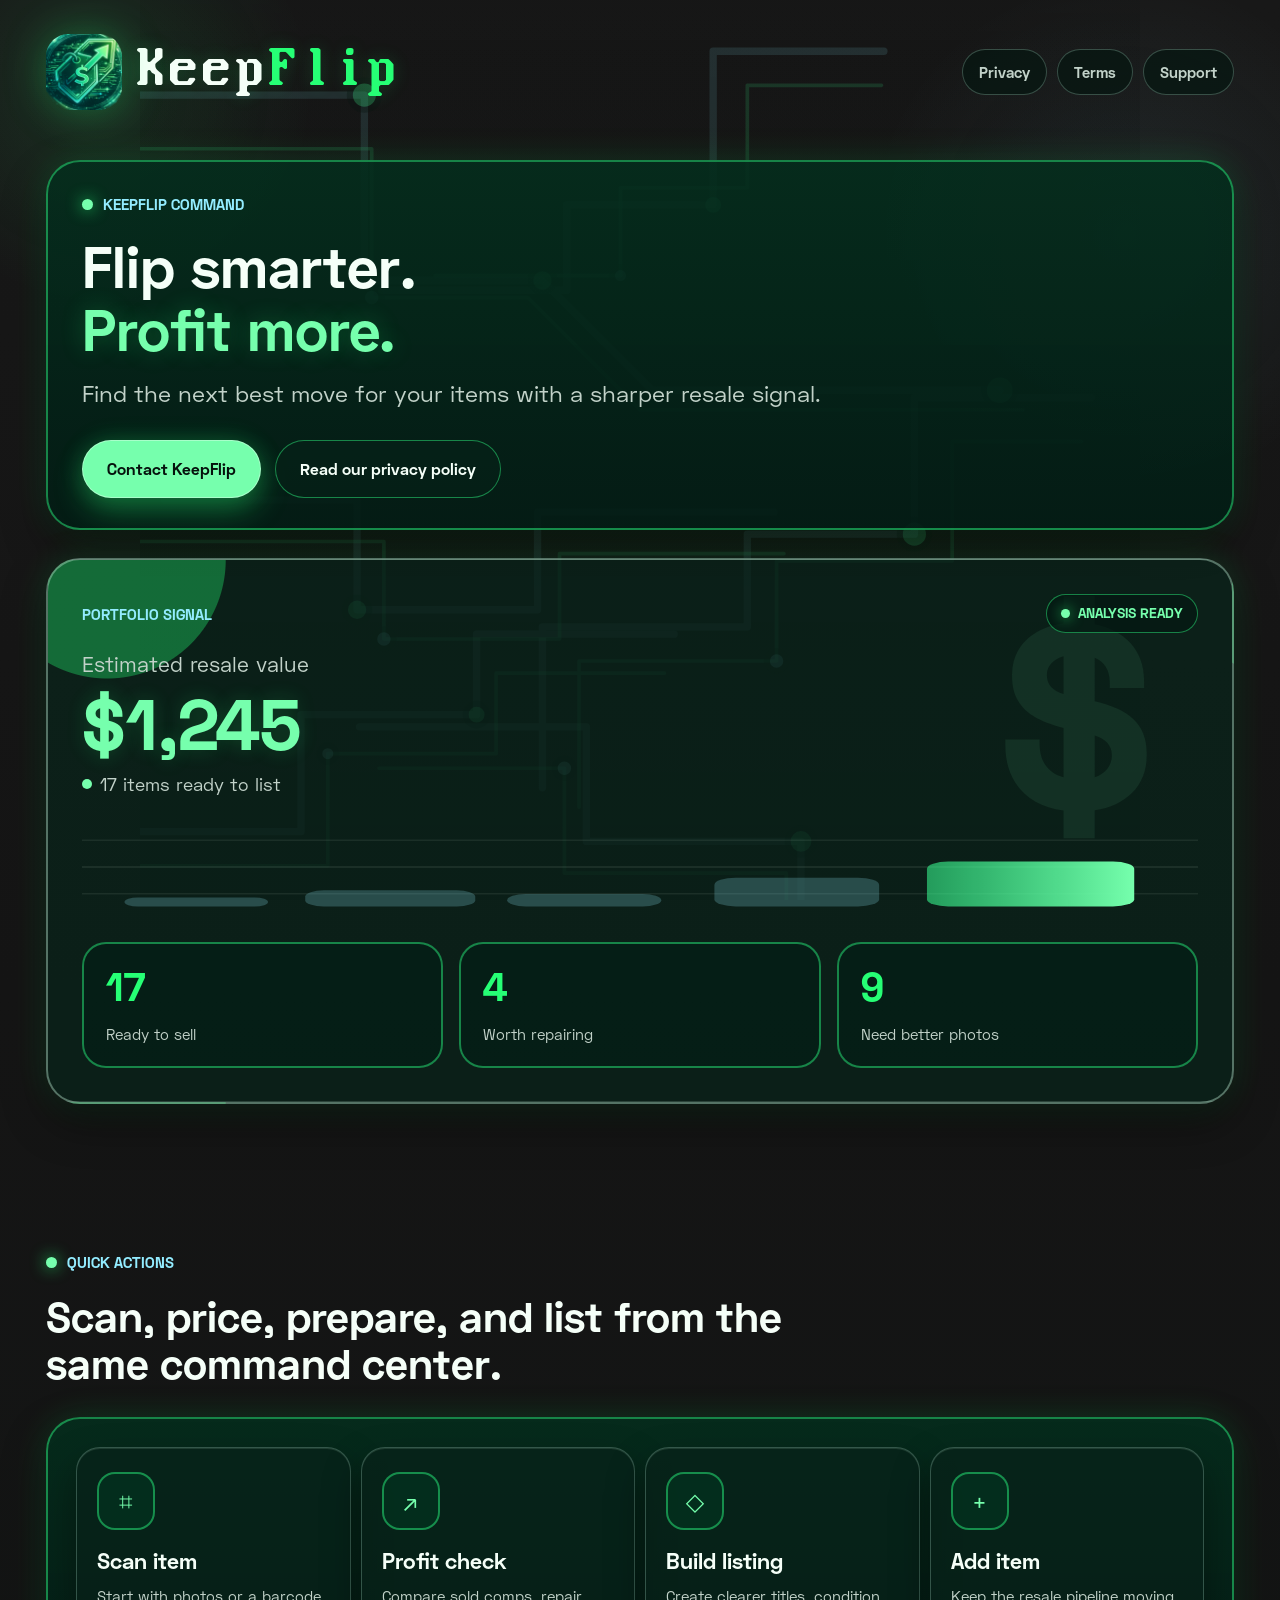
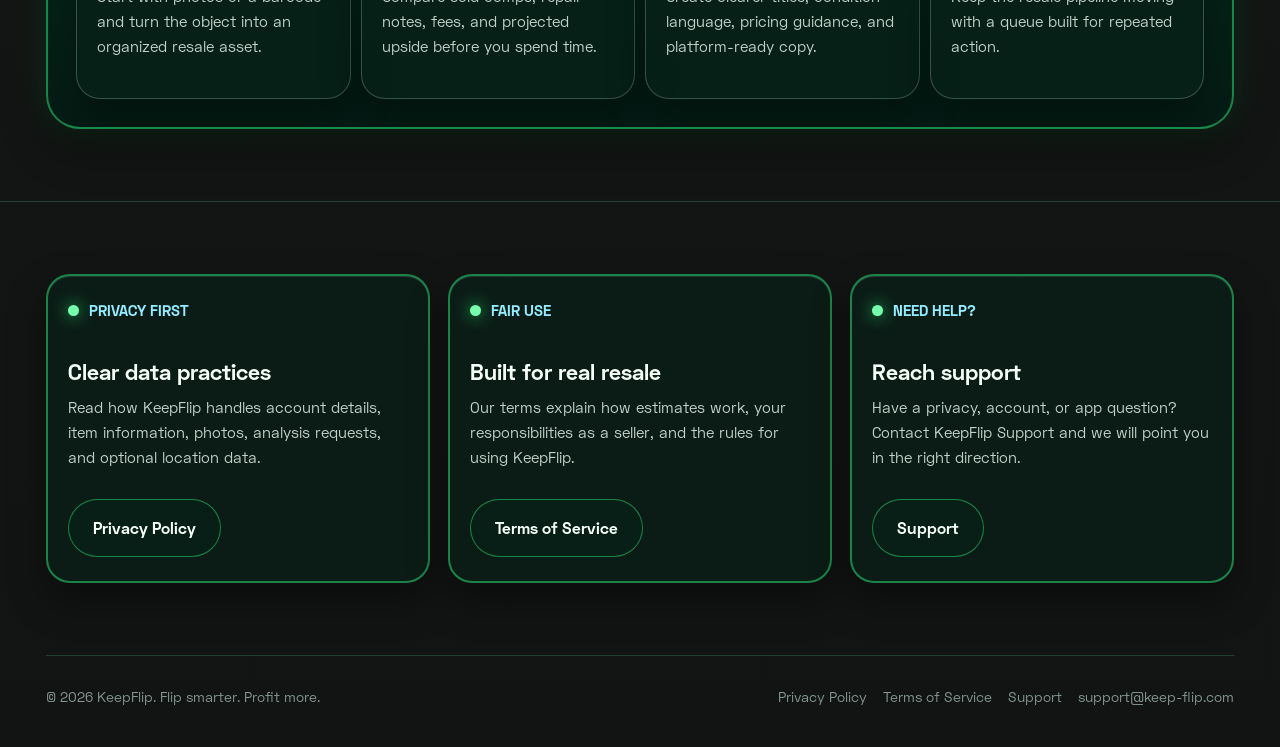
==== commit 9e772780: "update" ====
--- a/index.html
+++ b/index.html
@@ -3,7 +3,7 @@
 <head>
   <meta charset="utf-8">
   <meta name="viewport" content="width=device-width, initial-scale=1">
-  <meta name="theme-color" content="#020807">
+  <meta name="theme-color" content="#171717">
   <meta name="description" content="KeepFlip helps you evaluate, prepare, and list the things you own for resale.">
   <title>KeepFlip — Flip smarter. Profit more.</title>
   <link rel="stylesheet" href="styles.css">
@@ -27,10 +27,10 @@
 <main>
   <section class="container hero">
     <div>
-      <div class="eyebrow">AI-powered resale intelligence</div>
+      <div class="eyebrow">KeepFlip command</div>
       <h1>Flip smarter.<br><span class="highlight">Profit more.</span></h1>
       <p class="hero-copy">
-        KeepFlip helps you understand what your items can earn, decide whether a repair is worth it, and create a clearer listing when it is time to sell.
+        Find the next best move for your items with a sharper resale signal.
       </p>
       <div class="hero-actions">
         <a class="button primary" href="mailto:support@keep-flip.com?subject=KeepFlip%20early%20access">Contact KeepFlip</a>
@@ -40,20 +40,25 @@
 
     <aside class="dashboard-card" aria-label="Example KeepFlip profit dashboard">
       <div class="dashboard-top">
-        <span>Estimated profit</span>
+        <span>Portfolio signal</span>
         <span class="badge">Analysis ready</span>
       </div>
-      <div class="profit-label">Your resale opportunity</div>
+      <div class="profit-label">Estimated resale value</div>
       <div class="profit-number">$1,245</div>
-      <div class="profit-change">↗ +18.6% potential value this month</div>
-      <svg class="sparkline" viewBox="0 0 420 80" preserveAspectRatio="none" aria-hidden="true">
+      <div class="profit-change">17 items ready to list</div>
+      <svg class="sparkline" viewBox="0 0 420 116" preserveAspectRatio="none" aria-hidden="true">
         <defs>
-          <linearGradient id="lineGlow" x1="0" x2="1">
-            <stop stop-color="#38FF92" stop-opacity=".72"/>
-            <stop offset="1" stop-color="#8AF2FF"/>
+          <linearGradient id="barGlow" x1="0" x2="1">
+            <stop stop-color="#38FF92" stop-opacity=".56"/>
+            <stop offset="1" stop-color="#76FFAD"/>
           </linearGradient>
         </defs>
-        <path d="M0 68 L36 55 L72 61 L108 37 L144 47 L180 28 L216 43 L252 31 L288 48 L324 24 L360 31 L396 8 L420 17" fill="none" stroke="url(#lineGlow)" stroke-width="4" stroke-linecap="round" stroke-linejoin="round"/>
+        <path d="M0 28H420M0 58H420M0 88H420" fill="none" stroke="rgba(194, 210, 201, .18)" stroke-width="1"/>
+        <rect x="16" y="92" width="54" height="10" rx="5" fill="rgba(147, 236, 255, .22)"/>
+        <rect x="84" y="84" width="64" height="18" rx="7" fill="rgba(147, 236, 255, .22)"/>
+        <rect x="160" y="88" width="58" height="14" rx="7" fill="rgba(147, 236, 255, .22)"/>
+        <rect x="238" y="70" width="62" height="32" rx="8" fill="rgba(147, 236, 255, .22)"/>
+        <rect x="318" y="52" width="78" height="50" rx="8" fill="url(#barGlow)"/>
       </svg>
       <div class="dashboard-row">
         <div class="dashboard-stat"><strong>17</strong><span>Ready to sell</span></div>
@@ -65,23 +70,28 @@
 
   <section class="section">
     <div class="container">
-      <div class="eyebrow">Designed for action</div>
-      <h2 class="section-title">Turn more of what you own into a better resale decision.</h2>
+      <div class="eyebrow">Quick actions</div>
+      <h2 class="section-title">Scan, price, prepare, and list from the same command center.</h2>
       <div class="feature-grid">
         <article class="feature-card">
-          <div class="feature-icon">↗</div>
-          <h3>Profit analysis</h3>
-          <p>Understand the upside of selling as-is, improving an item, or researching a repair before you spend money.</p>
+          <div class="feature-icon">⌗</div>
+          <h3>Scan item</h3>
+          <p>Start with photos or a barcode and turn the object into an organized resale asset.</p>
         </article>
         <article class="feature-card">
-          <div class="feature-icon">$</div>
-          <h3>Listing prep</h3>
-          <p>Create searchable titles, accurate condition language, pricing guidance, and platform-ready listing copy.</p>
+          <div class="feature-icon">↗</div>
+          <h3>Profit check</h3>
+          <p>Compare sold comps, repair notes, fees, and projected upside before you spend time.</p>
         </article>
         <article class="feature-card">
-          <div class="feature-icon">◌</div>
-          <h3>Honest selling</h3>
-          <p>KeepFlip is built around transparent condition disclosures so buyers know exactly what they are getting.</p>
+          <div class="feature-icon">◇</div>
+          <h3>Build listing</h3>
+          <p>Create clearer titles, condition language, pricing guidance, and platform-ready copy.</p>
+        </article>
+        <article class="feature-card">
+          <div class="feature-icon">+</div>
+          <h3>Add item</h3>
+          <p>Keep the resale pipeline moving with a queue built for repeated action.</p>
         </article>
       </div>
     </div>
--- a/styles.css
+++ b/styles.css
@@ -23,39 +23,33 @@
 }
 
 :root {
-  --background: #020807;
-  --canvas: #04100f;
-  --canvas-raised: #071817;
-  --surface: #071513;
-  --surface-raised: #0b211f;
-  --surface-soft: #0e2d2a;
-  --surface-glass: rgba(9, 30, 28, 0.86);
-  --dark: #030b0a;
-  --line: rgba(117, 255, 211, 0.16);
-  --line-strong: rgba(74, 255, 172, 0.46);
-  --line-accent: rgba(41, 224, 255, 0.42);
-  --folder-line: rgba(137, 255, 220, 0.30);
-  --folder-soft: rgba(137, 255, 220, 0.12);
-  --glass-rim: rgba(127, 255, 213, 0.54);
-  --glass-highlight: rgba(218, 255, 241, 0.44);
-  --text: #effff8;
-  --text-soft: #a9c7be;
-  --text-muted: #628276;
-  --primary: #38ff92;
-  --primary-bright: #8affc8;
-  --primary-dark: #12d970;
-  --primary-soft: rgba(56, 255, 146, 0.13);
-  --accent: #2ae6ff;
-  --accent-bright: #8af2ff;
-  --accent-soft: rgba(42, 230, 255, 0.13);
-  --warning: #f6cf58;
+  --background: #171717;
+  --background-deep: #101211;
+  --nav: #061711;
+  --panel: rgba(5, 36, 24, 0.72);
+  --panel-strong: rgba(5, 42, 28, 0.82);
+  --panel-soft: rgba(10, 53, 36, 0.42);
+  --control: rgba(6, 32, 23, 0.84);
+  --line: rgba(47, 255, 134, 0.46);
+  --line-strong: rgba(35, 255, 121, 0.74);
+  --line-muted: rgba(151, 196, 177, 0.32);
+  --cyan: #93ecff;
+  --cyan-soft: rgba(147, 236, 255, 0.16);
+  --green: #26ff75;
+  --green-bright: #76ffad;
+  --green-soft: rgba(38, 255, 117, 0.14);
+  --green-muted: #7bc79b;
+  --text: #f5fff8;
+  --text-soft: #c2d2c9;
+  --text-muted: #82968d;
+  --warning: #ffc247;
   --danger: #ff6674;
-  --max: 1160px;
-  --radius: 4px;
-  --radius-tight: 2px;
-  --shadow-card: 0 16px 34px rgba(0, 0, 0, 0.42), 0 0 20px rgba(56, 255, 146, 0.10);
-  --shadow-glass: 0 18px 42px rgba(0, 0, 0, 0.46), 0 0 28px rgba(56, 255, 146, 0.14), inset 0 1px 0 rgba(218, 255, 241, 0.18);
-  --shadow-cyan: 0 18px 42px rgba(0, 0, 0, 0.46), 0 0 26px rgba(42, 230, 255, 0.20), inset 0 1px 0 rgba(138, 242, 255, 0.20);
+  --max: 1188px;
+  --radius-card: 34px;
+  --radius-control: 30px;
+  --radius-pill: 999px;
+  --shadow-green: 0 18px 44px rgba(0, 0, 0, 0.42), 0 0 34px rgba(38, 255, 117, 0.16);
+  --shadow-soft: 0 18px 38px rgba(0, 0, 0, 0.36), inset 0 1px 0 rgba(203, 255, 223, 0.12);
 }
 
 * {
@@ -76,8 +70,8 @@
 }
 
 body::selection {
-  color: var(--background);
-  background: var(--primary-bright);
+  color: #04100f;
+  background: var(--green-bright);
 }
 
 a {
@@ -103,8 +97,9 @@
   overflow: hidden;
   min-height: 100vh;
   background:
-    linear-gradient(180deg, rgba(4, 16, 15, 0.94) 0%, rgba(2, 8, 7, 0.98) 58%, #010403 100%),
-    var(--background);
+    radial-gradient(circle at 8% 4%, rgba(38, 255, 117, 0.10), transparent 210px),
+    radial-gradient(circle at 88% 10%, rgba(147, 236, 255, 0.08), transparent 260px),
+    linear-gradient(180deg, #181818 0%, #151515 42%, #111413 100%);
 }
 
 .site-shell::before,
@@ -117,50 +112,49 @@
 }
 
 .site-shell::before {
-  opacity: 0.28;
+  opacity: 0.72;
   background-image:
-    linear-gradient(90deg, transparent 0 72px, rgba(42, 230, 255, 0.16) 72px 73px, transparent 73px 100%),
-    linear-gradient(0deg, transparent 0 82px, rgba(56, 255, 146, 0.13) 82px 83px, transparent 83px 100%),
-    linear-gradient(90deg, transparent 0 49%, rgba(138, 242, 255, 0.06) 49% 51%, transparent 51% 100%);
-  background-size: 144px 144px, 168px 168px, 100% 100%;
-  mask-image: linear-gradient(180deg, transparent 0%, #000 13%, #000 84%, transparent 100%);
+    linear-gradient(180deg, rgba(12, 15, 14, 0.10), rgba(12, 15, 14, 0.50)),
+    url("assets/images/circuit-pattern.svg");
+  background-position: center top;
+  background-repeat: repeat-y;
+  background-size: min(1000px, 120vw) auto;
 }
 
 .site-shell::after {
   z-index: -1;
-  opacity: 0.54;
   background:
-    linear-gradient(90deg, transparent 0%, rgba(42, 230, 255, 0.04) 24%, rgba(138, 242, 255, 0.56) 50%, rgba(56, 255, 146, 0.18) 64%, transparent 100%),
-    linear-gradient(90deg, transparent 0%, rgba(56, 255, 146, 0.04) 22%, rgba(56, 255, 146, 0.44) 50%, rgba(42, 230, 255, 0.18) 66%, transparent 100%),
-    linear-gradient(180deg, transparent, rgba(42, 230, 255, 0.05), transparent);
-  background-position: -560px 20%, -760px 72%, center;
+    linear-gradient(90deg, transparent 0%, rgba(147, 236, 255, 0.00) 20%, rgba(147, 236, 255, 0.44) 47%, rgba(38, 255, 117, 0.22) 62%, transparent 100%),
+    linear-gradient(90deg, transparent 0%, rgba(38, 255, 117, 0.00) 24%, rgba(38, 255, 117, 0.38) 52%, transparent 100%);
+  background-position: -640px 30%, -820px 78%;
   background-repeat: no-repeat;
-  background-size: 560px 2px, 760px 1px, 100% 100%;
-  animation: circuit-sweep 9s linear infinite;
+  background-size: 640px 2px, 820px 2px;
+  opacity: 0.46;
+  animation: circuit-sweep 10s linear infinite;
 }
 
 @keyframes circuit-sweep {
   0% {
-    background-position: -560px 20%, -760px 72%, center;
-  }
-
-  52% {
-    background-position: 100vw 20%, -760px 72%, center;
-  }
-
-  53% {
-    background-position: -560px 20%, -760px 72%, center;
+    background-position: -640px 30%, -820px 78%;
+  }
+
+  50% {
+    background-position: 100vw 30%, -820px 78%;
+  }
+
+  51% {
+    background-position: -640px 30%, -820px 78%;
   }
 
   100% {
-    background-position: -560px 20%, 100vw 72%, center;
+    background-position: -640px 30%, 100vw 78%;
   }
 }
 
 .container {
   position: relative;
   z-index: 1;
-  width: min(calc(100% - 40px), var(--max));
+  width: min(calc(100% - 48px), var(--max));
   margin: 0 auto;
 }
 
@@ -169,94 +163,115 @@
   align-items: center;
   justify-content: space-between;
   gap: 22px;
-  padding: 20px 0;
+  padding: 34px 0 28px;
 }
 
 .brand {
   display: inline-flex;
   align-items: center;
-  gap: 12px;
+  gap: 15px;
   color: var(--text);
   font-family: "Good Old DOS", "Space Grotesk", sans-serif;
-  font-size: 28px;
+  font-size: 48px;
   line-height: 1;
   letter-spacing: 0;
-  text-transform: uppercase;
-  text-shadow: 0 0 18px rgba(56, 255, 146, 0.16);
+  text-shadow: 0 0 18px rgba(38, 255, 117, 0.18);
 }
 
 .brand-mark {
   display: inline-flex;
-  width: 46px;
-  height: 46px;
-  flex: 0 0 46px;
+  width: 76px;
+  height: 76px;
+  flex: 0 0 76px;
   overflow: hidden;
-  border: 1px solid var(--glass-rim);
-  border-radius: var(--radius);
+  border-radius: 22px;
   color: transparent;
-  background:
-    linear-gradient(180deg, rgba(138, 255, 200, 0.16), rgba(42, 230, 255, 0.06)),
-    url("assets/images/keepflip-core.png") center / 190% auto no-repeat;
-  box-shadow: 0 0 22px rgba(56, 255, 146, 0.26), inset 0 1px 0 rgba(218, 255, 241, 0.18);
+  background: url("assets/images/keepflip-mark.png") center / 124% auto no-repeat;
+  filter: drop-shadow(0 0 20px rgba(38, 255, 117, 0.30));
   font-size: 0;
 }
 
 .brand-accent {
-  color: var(--primary-bright);
+  color: var(--green);
 }
 
 .nav-links {
   display: flex;
   align-items: center;
-  gap: 8px;
+  gap: 10px;
   color: var(--text-soft);
-  font-size: 13px;
+  font-size: 15px;
   font-weight: 800;
 }
 
 .nav-links a {
-  min-height: 38px;
-  padding: 10px 11px 8px;
-  border: 1px solid transparent;
-  border-radius: var(--radius-tight);
-  transition: color 0.18s ease, border-color 0.18s ease, background 0.18s ease;
+  display: inline-flex;
+  min-height: 46px;
+  align-items: center;
+  padding: 0 16px;
+  border: 1px solid var(--line-muted);
+  border-radius: var(--radius-pill);
+  background: rgba(6, 23, 17, 0.72);
+  transition: color 0.18s ease, border-color 0.18s ease, background 0.18s ease, box-shadow 0.18s ease;
 }
 
 .nav-links a:hover,
 .nav-links a[aria-current="page"] {
-  color: var(--primary-bright);
-  border-color: var(--line);
-  background: rgba(8, 28, 26, 0.34);
+  color: var(--green-bright);
+  border-color: var(--line-strong);
+  background: rgba(8, 45, 30, 0.78);
+  box-shadow: 0 0 18px rgba(38, 255, 117, 0.12);
 }
 
 .hero {
   display: grid;
-  grid-template-columns: minmax(0, 1fr) minmax(330px, 430px);
-  gap: 54px;
-  align-items: center;
-  min-height: calc(100vh - 124px);
-  padding: 34px 0 72px;
+  grid-template-columns: minmax(0, 1fr);
+  gap: 28px;
+  padding: 22px 0 76px;
+}
+
+.hero > div:first-child,
+.dashboard-card,
+.feature-grid,
+.legal-card,
+.support-card,
+.legal-body,
+.legal-toc,
+details {
+  position: relative;
+  overflow: hidden;
+  border: 2px solid var(--line);
+  border-radius: var(--radius-card);
+  background:
+    linear-gradient(180deg, rgba(5, 48, 31, 0.70), rgba(3, 27, 20, 0.72)),
+    var(--panel);
+  box-shadow: var(--shadow-green);
+}
+
+.hero > div:first-child {
+  padding: 32px 34px 30px;
 }
 
 .eyebrow {
   display: inline-flex;
   align-items: center;
-  gap: 8px;
-  color: var(--accent-bright);
-  font-family: "Good Old DOS", "Space Grotesk", sans-serif;
-  font-size: 13px;
+  gap: 10px;
+  margin-bottom: 20px;
+  color: var(--cyan);
+  font-size: 15px;
+  font-weight: 800;
+  letter-spacing: 0;
   line-height: 1.4;
-  letter-spacing: 0;
   text-transform: uppercase;
 }
 
 .eyebrow::before {
   content: "";
-  width: 7px;
-  height: 7px;
+  width: 11px;
+  height: 11px;
   border-radius: 50%;
-  background: var(--primary);
-  box-shadow: 0 0 13px var(--primary);
+  background: var(--green-bright);
+  box-shadow: 0 0 16px rgba(38, 255, 117, 0.85);
 }
 
 .hero h1,
@@ -264,77 +279,54 @@
 .support-hero h1,
 .not-found-title {
   color: var(--text);
-  font-family: "Good Old DOS", "Space Grotesk", sans-serif;
-  font-weight: 400;
+  font-family: "Space Grotesk", Inter, sans-serif;
+  font-weight: 800;
   letter-spacing: 0;
-  text-transform: uppercase;
 }
 
 .hero h1 {
-  max-width: 780px;
-  margin: 18px 0 18px;
-  font-size: 76px;
-  line-height: 0.98;
+  max-width: 820px;
+  margin: 0 0 16px;
+  font-size: 58px;
+  line-height: 1.08;
 }
 
 .hero h1 .highlight {
-  color: var(--primary-bright);
-  text-shadow: 0 0 24px rgba(56, 255, 146, 0.26);
+  color: var(--green-bright);
+  text-shadow: 0 0 24px rgba(38, 255, 117, 0.24);
 }
 
 .hero-copy {
-  max-width: 620px;
+  max-width: 760px;
+  margin-bottom: 0;
   color: var(--text-soft);
-  font-size: 18px;
-  line-height: 1.65;
+  font-size: 23px;
+  line-height: 1.48;
 }
 
 .hero-actions {
   display: flex;
   flex-wrap: wrap;
-  gap: 12px;
-  margin-top: 28px;
+  gap: 14px;
+  margin-top: 30px;
 }
 
 .button {
   position: relative;
   display: inline-flex;
+  min-height: 58px;
   align-items: center;
   justify-content: center;
-  min-height: 54px;
-  overflow: hidden;
-  padding: 0 18px;
-  border: 1px solid var(--glass-rim);
-  border-radius: var(--radius-tight);
-  font-family: "Good Old DOS", "Space Grotesk", sans-serif;
-  font-size: 14px;
+  padding: 0 24px;
+  border: 1px solid var(--line-muted);
+  border-radius: var(--radius-pill);
+  color: var(--text);
+  background: rgba(7, 33, 24, 0.76);
+  font-size: 16px;
+  font-weight: 800;
   letter-spacing: 0;
   line-height: 1;
-  text-transform: uppercase;
   transition: transform 0.18s ease, border-color 0.18s ease, background 0.18s ease, box-shadow 0.18s ease;
-}
-
-.button::before,
-.button::after {
-  content: "";
-  position: absolute;
-  pointer-events: none;
-}
-
-.button::before {
-  top: 7px;
-  left: 10px;
-  right: 10px;
-  height: 1px;
-  background: var(--glass-highlight);
-}
-
-.button::after {
-  right: 12px;
-  bottom: 7px;
-  left: 12px;
-  height: 1px;
-  background: rgba(2, 8, 7, 0.22);
 }
 
 .button:hover {
@@ -342,52 +334,37 @@
 }
 
 .button.primary {
-  color: var(--background);
-  border-color: rgba(218, 255, 241, 0.58);
-  background: var(--primary-bright);
-  box-shadow: 0 8px 26px rgba(56, 255, 146, 0.28), 0 0 20px rgba(56, 255, 146, 0.18);
+  color: #05110c;
+  border-color: rgba(190, 255, 216, 0.70);
+  background: var(--green-bright);
+  box-shadow: 0 14px 30px rgba(38, 255, 117, 0.28), 0 0 24px rgba(38, 255, 117, 0.18);
 }
 
 .button.secondary {
   color: var(--text);
-  background: rgba(8, 28, 26, 0.42);
-  box-shadow: var(--shadow-card);
+  border-color: var(--line);
 }
 
 .dashboard-card {
-  position: relative;
-  overflow: hidden;
-  padding: 26px;
-  border: 1px solid var(--line-strong);
-  border-radius: var(--radius);
-  background: rgba(7, 28, 26, 0.86);
-  box-shadow: var(--shadow-glass);
-}
-
-.dashboard-card::before,
+  min-height: 350px;
+  padding: 34px;
+  border-color: rgba(172, 213, 193, 0.46);
+  background:
+    radial-gradient(circle at 5% 0%, rgba(38, 255, 117, 0.34) 0 118px, transparent 119px),
+    linear-gradient(0deg, rgba(172, 213, 193, 0.20) 0 1px, transparent 1px 55px),
+    rgba(8, 38, 27, 0.68);
+}
+
 .dashboard-card::after {
-  content: "";
+  content: "$";
   position: absolute;
+  top: 18px;
+  right: 76px;
+  color: rgba(118, 255, 173, 0.08);
+  font-size: 260px;
+  font-weight: 800;
+  line-height: 1;
   pointer-events: none;
-}
-
-.dashboard-card::before {
-  top: 0;
-  left: 0;
-  width: 116px;
-  height: 17px;
-  border-right: 1px solid var(--folder-line);
-  border-bottom: 1px solid var(--folder-line);
-  background: rgba(56, 255, 146, 0.08);
-}
-
-.dashboard-card::after {
-  inset: 0;
-  background-image:
-    linear-gradient(90deg, transparent 0 70%, rgba(42, 230, 255, 0.22) 70% 71%, transparent 71%),
-    linear-gradient(0deg, transparent 0 78%, rgba(56, 255, 146, 0.18) 78% 79%, transparent 79%);
-  background-size: 86px 86px, 112px 112px;
-  opacity: 0.18;
 }
 
 .dashboard-top,
@@ -405,10 +382,10 @@
   display: flex;
   align-items: center;
   justify-content: space-between;
-  gap: 12px;
-  color: var(--text-soft);
-  font-family: "Good Old DOS", "Space Grotesk", sans-serif;
-  font-size: 13px;
+  gap: 16px;
+  color: var(--cyan);
+  font-size: 15px;
+  font-weight: 800;
   line-height: 1.2;
   text-transform: uppercase;
 }
@@ -416,192 +393,167 @@
 .badge {
   display: inline-flex;
   align-items: center;
-  gap: 7px;
-  padding: 8px 10px 7px;
+  gap: 8px;
+  padding: 10px 14px;
   border: 1px solid var(--line);
-  border-radius: var(--radius-tight);
-  color: var(--primary-bright);
-  background: var(--primary-soft);
+  border-radius: var(--radius-pill);
+  color: var(--green-bright);
+  background: rgba(5, 24, 18, 0.72);
+  font-size: 14px;
+  font-weight: 800;
   white-space: nowrap;
 }
 
 .badge::before {
   content: "";
-  width: 7px;
-  height: 7px;
+  width: 9px;
+  height: 9px;
   border-radius: 50%;
-  background: var(--primary);
-  box-shadow: 0 0 12px var(--primary);
+  background: var(--green-bright);
+  box-shadow: 0 0 14px rgba(38, 255, 117, 0.82);
 }
 
 .profit-label {
-  margin: 32px 0 8px;
-  color: var(--text-muted);
-  font-family: "Good Old DOS", "Space Grotesk", sans-serif;
-  font-size: 13px;
-  text-transform: uppercase;
+  margin: 18px 0 10px;
+  color: var(--text-soft);
+  font-size: 21px;
 }
 
 .profit-number {
-  color: var(--text);
-  font-family: "Good Old DOS", "Space Grotesk", sans-serif;
-  font-size: 64px;
+  color: var(--green-bright);
+  font-size: 72px;
+  font-weight: 800;
   line-height: 1;
-  text-shadow: 0 0 24px rgba(56, 255, 146, 0.14);
+  text-shadow: 0 0 20px rgba(38, 255, 117, 0.18);
 }
 
 .profit-change {
-  margin-top: 12px;
-  color: var(--primary-bright);
-  font-family: "Good Old DOS", "Space Grotesk", sans-serif;
-  font-size: 14px;
-  text-transform: uppercase;
+  display: inline-flex;
+  align-items: center;
+  gap: 8px;
+  margin-top: 14px;
+  color: var(--text-soft);
+  font-size: 18px;
+}
+
+.profit-change::before {
+  content: "";
+  width: 10px;
+  height: 10px;
+  border-radius: 50%;
+  background: var(--green-bright);
 }
 
 .sparkline {
   width: 100%;
-  height: 82px;
-  margin-top: 22px;
+  height: 104px;
+  margin-top: 20px;
 }
 
 .dashboard-row {
   display: grid;
   grid-template-columns: repeat(3, minmax(0, 1fr));
-  gap: 10px;
-  margin-top: 18px;
+  gap: 16px;
+  margin-top: 20px;
 }
 
 .dashboard-stat {
-  min-height: 82px;
-  padding: 13px 12px;
-  border: 1px solid var(--line);
-  border-radius: var(--radius-tight);
-  background: rgba(3, 11, 10, 0.48);
+  min-height: 118px;
+  padding: 22px;
+  border: 2px solid var(--line);
+  border-radius: 24px;
+  background: rgba(4, 31, 22, 0.70);
 }
 
 .dashboard-stat strong {
   display: block;
-  color: var(--accent-bright);
-  font-family: "Good Old DOS", "Space Grotesk", sans-serif;
-  font-size: 24px;
-  font-weight: 400;
+  color: var(--green);
+  font-size: 40px;
+  font-weight: 800;
   line-height: 1;
 }
 
 .dashboard-stat span {
   display: block;
-  margin-top: 8px;
-  color: var(--text-muted);
-  font-size: 11px;
+  margin-top: 18px;
+  color: var(--text-soft);
+  font-size: 15px;
   line-height: 1.35;
 }
 
 .section {
   padding: 72px 0;
-  border-top: 1px solid var(--line);
+}
+
+.section + .section {
+  border-top: 1px solid rgba(118, 255, 173, 0.18);
 }
 
 .section-title {
-  max-width: 680px;
-  margin-bottom: 32px;
+  max-width: 790px;
+  margin-bottom: 30px;
   color: var(--text);
-  font-family: "Good Old DOS", "Space Grotesk", sans-serif;
-  font-size: 44px;
-  font-weight: 400;
-  line-height: 1.08;
+  font-size: 42px;
+  font-weight: 800;
+  line-height: 1.12;
   letter-spacing: 0;
-  text-transform: uppercase;
-}
-
-.feature-grid,
+}
+
+.feature-grid {
+  display: grid;
+  grid-template-columns: repeat(4, minmax(0, 1fr));
+  gap: 10px;
+  padding: 28px;
+}
+
 .legal-grid,
 .support-grid {
   display: grid;
   grid-template-columns: repeat(3, minmax(0, 1fr));
-  gap: 16px;
-}
-
-.feature-card,
-.legal-card,
-.support-card,
-.legal-body,
-.legal-toc,
-details {
-  position: relative;
-  overflow: hidden;
-  border: 1px solid var(--line);
-  border-radius: var(--radius);
-  background: rgba(7, 28, 26, 0.82);
-  box-shadow: var(--shadow-card);
-}
-
-.feature-card::before,
-.legal-card::before,
-.support-card::before,
-.legal-body::before,
-.legal-toc::before,
-details::before {
-  content: "";
-  position: absolute;
-  top: 0;
-  left: 0;
-  width: 92px;
-  height: 15px;
-  border-right: 1px solid var(--folder-line);
-  border-bottom: 1px solid var(--folder-line);
-  background: rgba(56, 255, 146, 0.08);
-  pointer-events: none;
-}
-
-.feature-card::after,
-.legal-card::after,
-.support-card::after,
-.legal-body::after,
-details::after {
-  content: "";
-  position: absolute;
-  right: 10px;
-  bottom: 10px;
-  width: 14px;
-  height: 14px;
-  border-right: 1px solid rgba(42, 230, 255, 0.38);
-  border-bottom: 1px solid rgba(42, 230, 255, 0.38);
-  pointer-events: none;
+  gap: 18px;
 }
 
 .feature-card,
 .legal-card,
 .support-card {
-  min-height: 224px;
-  padding: 26px 22px 22px;
+  position: relative;
+  min-height: 170px;
+  padding: 24px 20px;
+  border: 1px solid var(--line-muted);
+  border-radius: 24px;
+  background: rgba(8, 34, 25, 0.64);
+  box-shadow: var(--shadow-soft);
+}
+
+.legal-card,
+.support-card {
+  min-height: 230px;
+  border-width: 2px;
+  border-color: var(--line);
 }
 
 .feature-icon {
   display: inline-flex;
-  width: 46px;
-  height: 46px;
+  width: 58px;
+  height: 58px;
   align-items: center;
   justify-content: center;
-  border: 1px solid var(--line-strong);
-  border-radius: var(--radius-tight);
-  color: var(--primary-bright);
-  background: var(--primary-soft);
-  box-shadow: inset 0 0 18px rgba(56, 255, 146, 0.12);
-  font-family: "Good Old DOS", "Space Grotesk", sans-serif;
-  font-size: 20px;
+  border: 2px solid var(--line);
+  border-radius: 18px;
+  color: var(--green-bright);
+  background: rgba(4, 50, 31, 0.72);
+  font-size: 24px;
 }
 
 .feature-card h3,
 .support-card h3,
 .legal-card h3 {
-  margin: 18px 0 8px;
+  margin: 18px 0 10px;
   color: var(--text);
-  font-family: "Good Old DOS", "Space Grotesk", sans-serif;
-  font-size: 20px;
-  font-weight: 400;
+  font-size: 22px;
+  font-weight: 800;
   line-height: 1.15;
   letter-spacing: 0;
-  text-transform: uppercase;
 }
 
 .feature-card p,
@@ -610,56 +562,51 @@
 .legal-body p,
 .legal-body li {
   color: var(--text-soft);
-  font-size: 14px;
+  font-size: 15px;
   line-height: 1.68;
 }
 
 .legal-card .button {
-  margin-top: 12px;
+  margin-top: 14px;
 }
 
 .legal-hero {
-  padding: 48px 0 42px;
-  border-bottom: 1px solid var(--line);
+  padding: 44px 0 42px;
 }
 
 .legal-hero h1,
 .support-hero h1 {
-  max-width: 760px;
-  margin: 15px 0 12px;
+  max-width: 850px;
+  margin: 0 0 14px;
   font-size: 58px;
-  line-height: 1.02;
+  line-height: 1.05;
 }
 
 .legal-meta {
   color: var(--text-muted);
-  font-size: 13px;
+  font-size: 14px;
 }
 
 .legal-layout {
   display: grid;
-  grid-template-columns: minmax(0, 1fr) 250px;
+  grid-template-columns: minmax(0, 1fr) 260px;
   align-items: start;
   gap: 42px;
-  padding: 48px 0 78px;
+  padding: 36px 0 78px;
 }
 
 .legal-body {
   min-width: 0;
   padding: 42px;
-  background: rgba(7, 28, 26, 0.86);
-  box-shadow: var(--shadow-glass);
 }
 
 .legal-body h2 {
   margin: 42px 0 12px;
-  color: var(--primary-bright);
-  font-family: "Good Old DOS", "Space Grotesk", sans-serif;
-  font-size: 24px;
-  font-weight: 400;
+  color: var(--green-bright);
+  font-size: 28px;
+  font-weight: 800;
   letter-spacing: 0;
   line-height: 1.2;
-  text-transform: uppercase;
 }
 
 .legal-body h2:first-child {
@@ -676,7 +623,7 @@
 
 .legal-body a,
 .support-card a {
-  color: var(--primary-bright);
+  color: var(--green-bright);
   text-decoration: underline;
   text-decoration-thickness: 1px;
   text-underline-offset: 4px;
@@ -685,86 +632,79 @@
 .legal-toc {
   position: sticky;
   top: 22px;
-  padding: 26px 18px 18px;
-  background: rgba(8, 28, 26, 0.58);
+  padding: 24px;
 }
 
 .legal-toc strong {
   display: block;
-  margin-bottom: 11px;
+  margin-bottom: 12px;
   color: var(--text);
-  font-family: "Good Old DOS", "Space Grotesk", sans-serif;
-  font-size: 13px;
-  font-weight: 400;
-  text-transform: uppercase;
+  font-size: 15px;
+  font-weight: 800;
 }
 
 .legal-toc a {
   display: block;
-  padding: 7px 0;
+  padding: 8px 0;
   color: var(--text-soft);
-  font-size: 13px;
+  font-size: 14px;
 }
 
 .legal-toc a:hover {
-  color: var(--primary-bright);
+  color: var(--green-bright);
 }
 
 .support-hero {
-  padding: 48px 0 30px;
+  padding: 44px 0 30px;
 }
 
 .support-card a {
   display: inline-flex;
   margin-top: 15px;
-  font-size: 14px;
+  font-size: 15px;
   font-weight: 800;
 }
 
 .faq {
-  margin: 40px 0 78px;
+  margin: 42px 0 78px;
 }
 
 .faq h2 {
   color: var(--text);
-  font-family: "Good Old DOS", "Space Grotesk", sans-serif;
-  font-size: 32px;
-  font-weight: 400;
+  font-size: 36px;
+  font-weight: 800;
   letter-spacing: 0;
-  text-transform: uppercase;
 }
 
 details {
-  margin-top: 10px;
-  padding: 22px 19px 18px;
-  background: rgba(8, 28, 26, 0.5);
+  margin-top: 12px;
+  padding: 24px 24px 20px;
 }
 
 summary {
   cursor: pointer;
   color: var(--text);
-  font-family: "Good Old DOS", "Space Grotesk", sans-serif;
-  font-size: 16px;
+  font-size: 17px;
+  font-weight: 800;
   letter-spacing: 0;
-  text-transform: uppercase;
 }
 
 details p {
   margin: 12px 0 0;
   color: var(--text-soft);
-  font-size: 14px;
+  font-size: 15px;
   line-height: 1.65;
 }
 
 .notice {
   margin: 18px 0 0;
-  padding: 13px 15px;
-  border: 1px solid var(--line-strong);
-  border-left: 3px solid var(--primary);
-  border-radius: var(--radius-tight);
+  padding: 16px 18px;
+  border: 1px solid var(--line);
+  border-left: 6px solid var(--green-bright);
+  border-radius: 18px;
   color: var(--text-soft);
-  background: var(--primary-soft);
-  font-size: 13px;
+  background: var(--green-soft);
+  font-size: 14px;
   line-height: 1.55;
 }
 
@@ -773,20 +713,20 @@
 }
 
 .not-found-title {
-  max-width: 720px;
+  max-width: 760px;
   margin: 16px 0;
-  font-size: 76px;
-  line-height: 0.98;
+  font-size: 72px;
+  line-height: 1.02;
 }
 
 .footer {
   display: flex;
   justify-content: space-between;
   gap: 24px;
-  padding: 28px 0 40px;
-  border-top: 1px solid var(--line);
+  padding: 32px 0 42px;
+  border-top: 1px solid rgba(118, 255, 173, 0.18);
   color: var(--text-muted);
-  font-size: 13px;
+  font-size: 14px;
 }
 
 .footer-links {
@@ -796,7 +736,7 @@
 }
 
 .footer a:hover {
-  color: var(--primary-bright);
+  color: var(--green-bright);
 }
 
 @media (prefers-reduced-motion: reduce) {
@@ -811,24 +751,45 @@
 }
 
 @media (max-width: 980px) {
-  .hero,
-  .legal-layout {
-    grid-template-columns: 1fr;
-  }
-
-  .hero {
-    min-height: 0;
-    padding-top: 40px;
+  .container {
+    width: min(calc(100% - 36px), var(--max));
+  }
+
+  .nav {
+    align-items: flex-start;
+    flex-direction: column;
+  }
+
+  .brand {
+    font-size: 42px;
+  }
+
+  .brand-mark {
+    width: 68px;
+    height: 68px;
+    flex-basis: 68px;
   }
 
   .hero h1,
   .legal-hero h1,
   .support-hero h1,
   .not-found-title {
-    font-size: 58px;
-  }
-
-  .feature-grid,
+    font-size: 48px;
+  }
+
+  .hero-copy {
+    font-size: 20px;
+  }
+
+  .dashboard-row {
+    grid-template-columns: repeat(3, minmax(0, 1fr));
+  }
+
+  .feature-grid {
+    grid-template-columns: repeat(2, minmax(0, 1fr));
+  }
+
+  .legal-layout,
   .legal-grid,
   .support-grid {
     grid-template-columns: 1fr;
@@ -844,49 +805,74 @@
     width: min(calc(100% - 28px), var(--max));
   }
 
+  .site-shell::before {
+    background-size: 720px auto;
+  }
+
   .nav {
-    align-items: flex-start;
-    flex-direction: column;
-    gap: 14px;
-    padding: 18px 0;
+    gap: 16px;
+    padding: 22px 0 18px;
   }
 
   .brand {
-    font-size: 24px;
+    gap: 10px;
+    font-size: 31px;
   }
 
   .brand-mark {
-    width: 40px;
-    height: 40px;
-    flex-basis: 40px;
+    width: 56px;
+    height: 56px;
+    flex-basis: 56px;
+    border-radius: 18px;
   }
 
   .nav-links {
     width: 100%;
     justify-content: space-between;
-    gap: 4px;
-    font-size: 12px;
+    gap: 6px;
+    font-size: 13px;
   }
 
   .nav-links a {
-    padding-inline: 8px;
+    min-height: 42px;
+    padding: 0 11px;
   }
 
   .hero {
-    gap: 28px;
-    padding-bottom: 52px;
+    gap: 22px;
+    padding: 18px 0 54px;
+  }
+
+  .hero > div:first-child,
+  .dashboard-card,
+  .feature-grid,
+  .legal-body,
+  .legal-card,
+  .support-card,
+  details {
+    border-radius: 26px;
+  }
+
+  .hero > div:first-child,
+  .dashboard-card {
+    padding: 24px 26px;
+  }
+
+  .eyebrow {
+    font-size: 13px;
+    margin-bottom: 16px;
   }
 
   .hero h1,
   .legal-hero h1,
   .support-hero h1,
   .not-found-title {
-    font-size: 40px;
-    line-height: 1.04;
+    font-size: 36px;
+    line-height: 1.08;
   }
 
   .hero-copy {
-    font-size: 16px;
+    font-size: 17px;
   }
 
   .hero-actions,
@@ -894,28 +880,47 @@
     width: 100%;
   }
 
+  .button {
+    min-height: 54px;
+  }
+
+  .dashboard-card {
+    min-height: 0;
+  }
+
+  .dashboard-card::after {
+    right: 20px;
+    font-size: 190px;
+  }
+
+  .dashboard-top {
+    align-items: flex-start;
+    flex-direction: column;
+  }
+
+  .profit-number {
+    font-size: 56px;
+  }
+
+  .dashboard-row {
+    grid-template-columns: 1fr;
+  }
+
+  .feature-grid {
+    grid-template-columns: 1fr;
+    padding: 22px;
+  }
+
   .section {
     padding: 54px 0;
   }
 
-  .dashboard-card {
-    padding: 24px 18px 18px;
-  }
-
-  .dashboard-row {
-    grid-template-columns: 1fr;
-  }
-
-  .profit-number {
-    font-size: 48px;
-  }
-
   .section-title {
     font-size: 30px;
   }
 
   .legal-body {
-    padding: 34px 22px 24px;
+    padding: 32px 24px;
   }
 
   .footer {
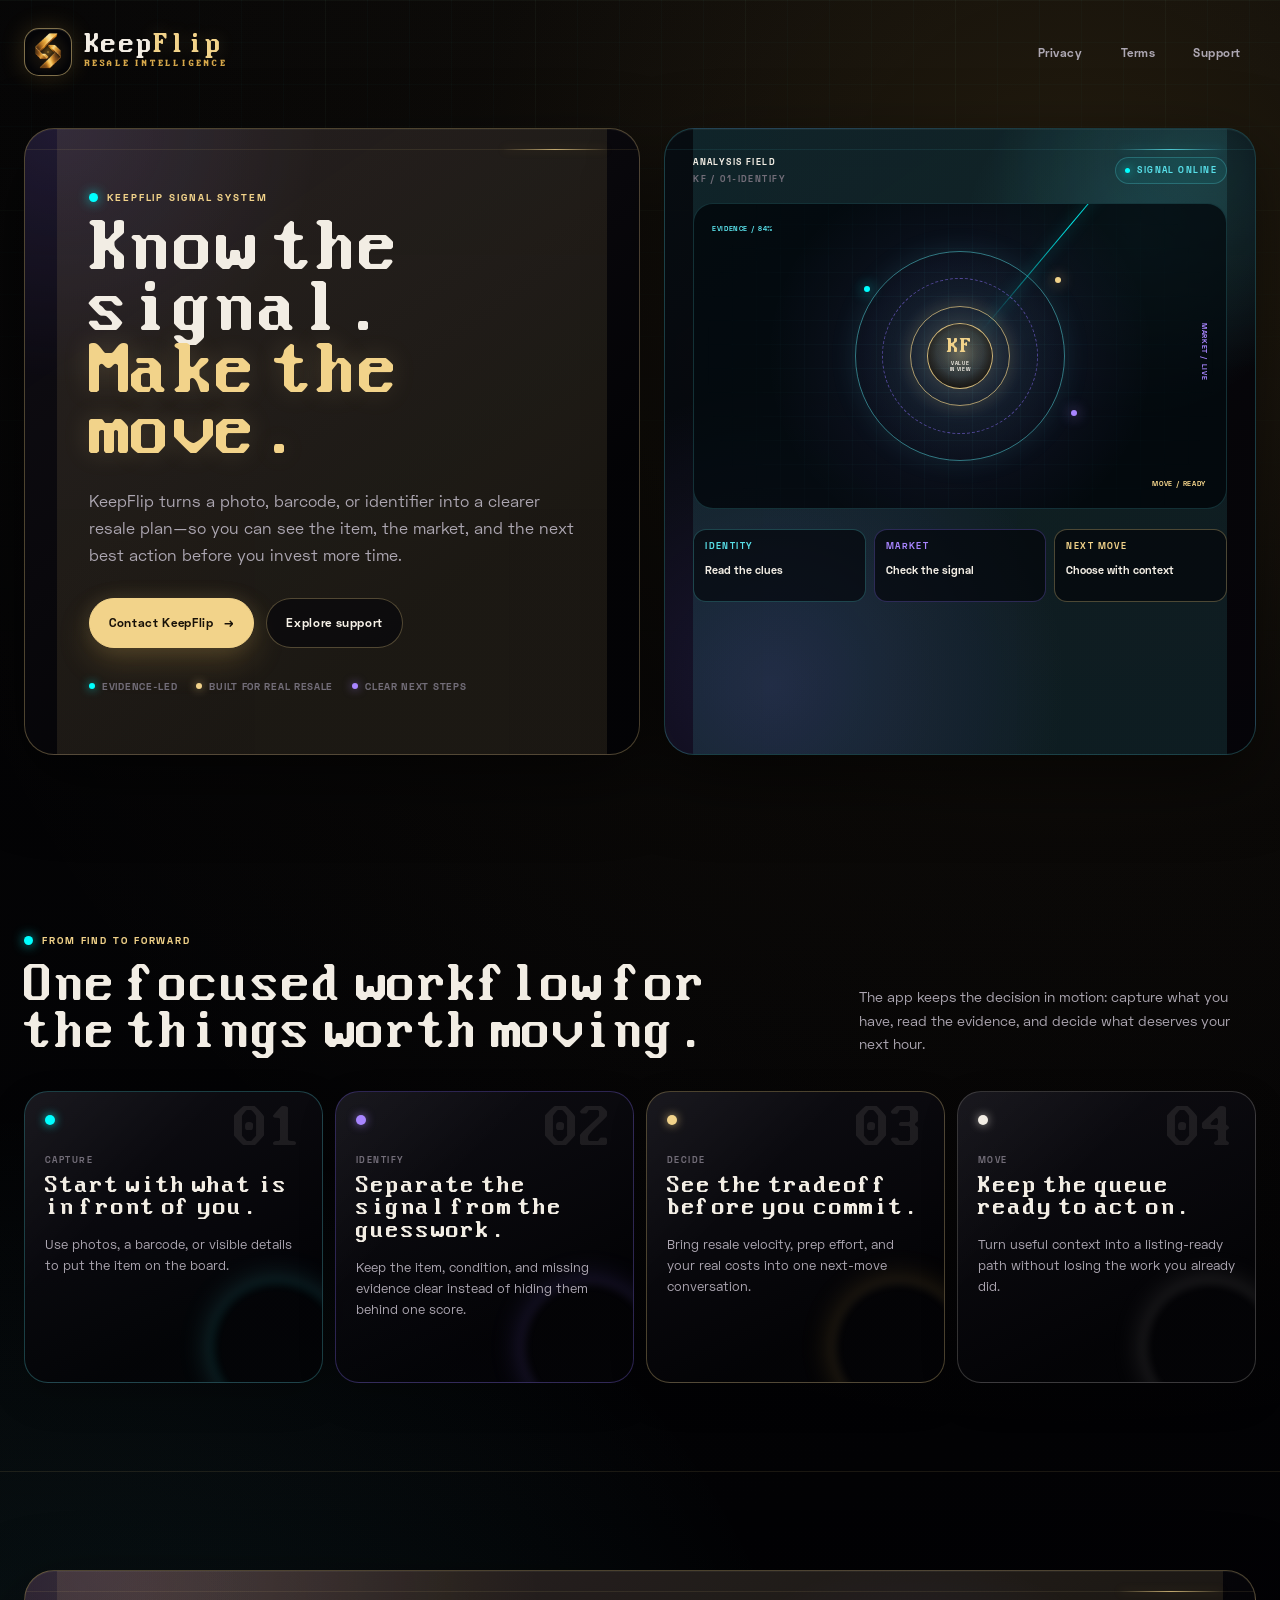
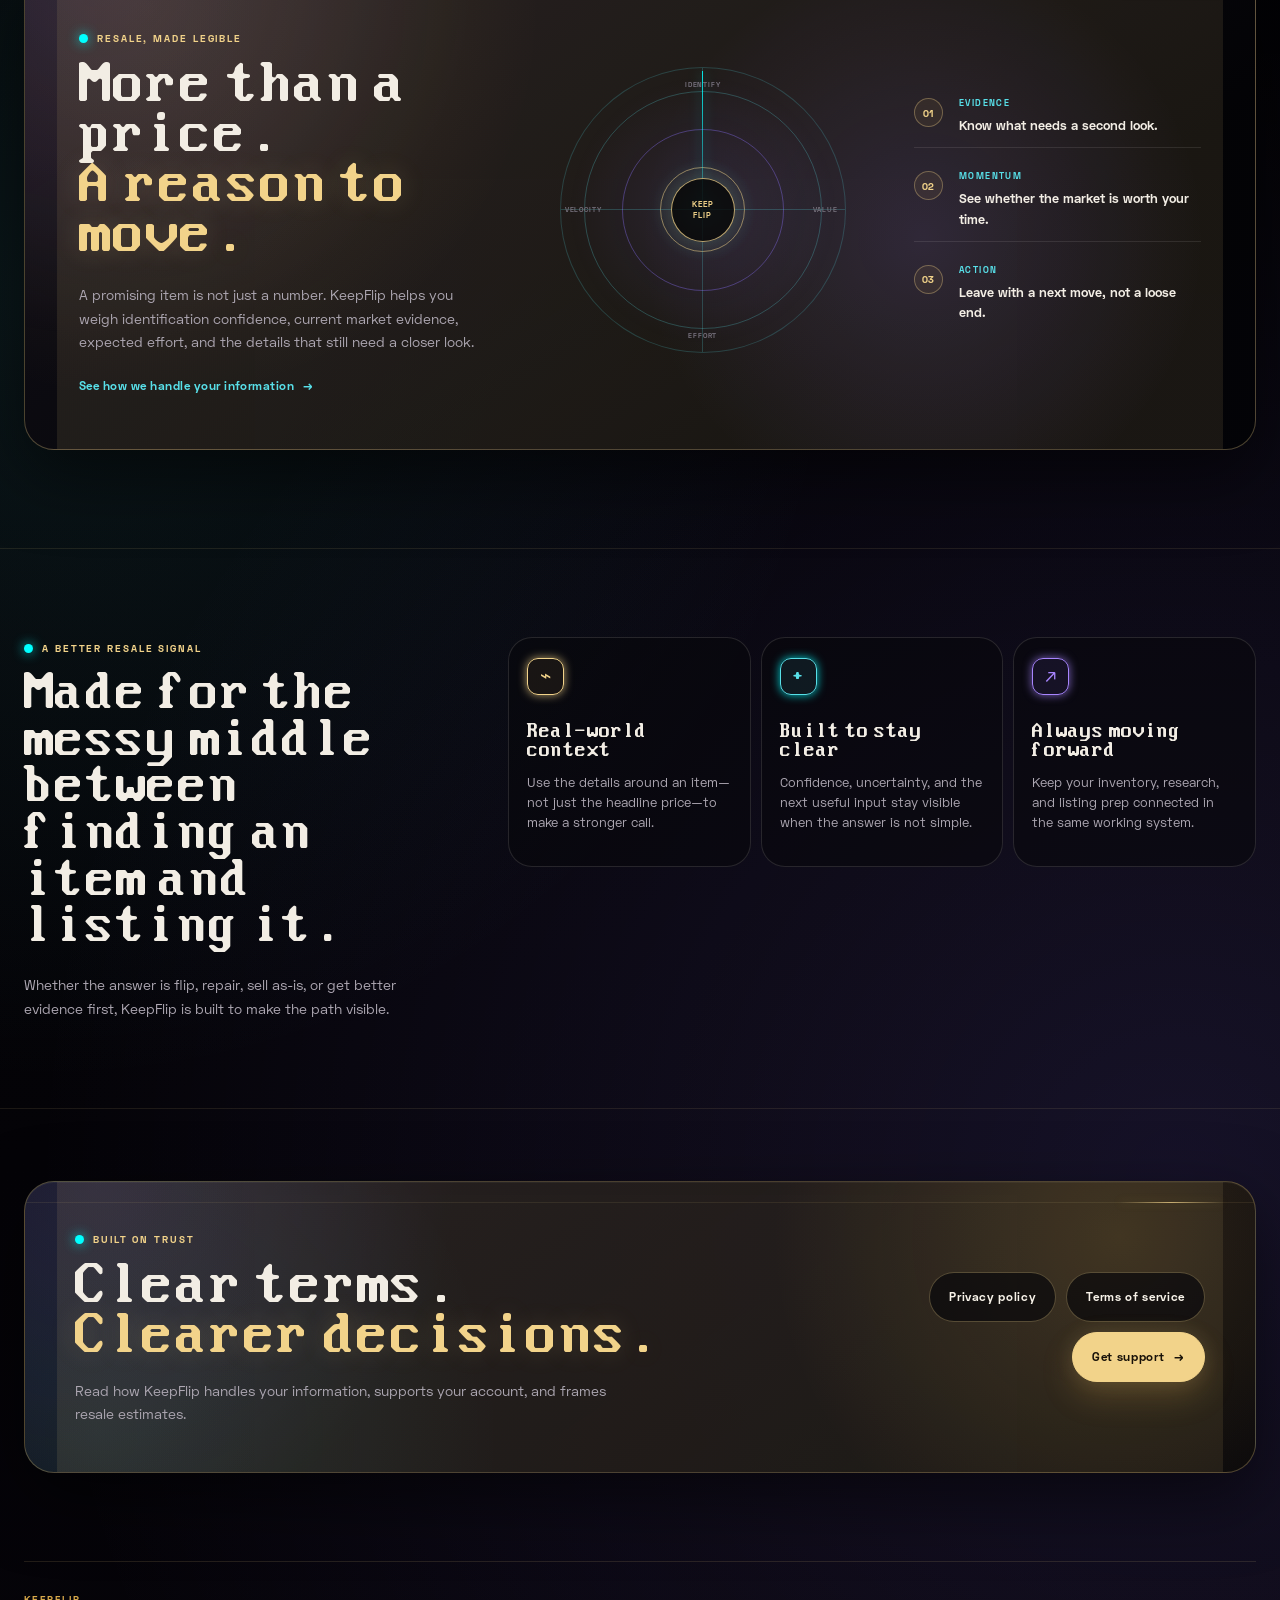
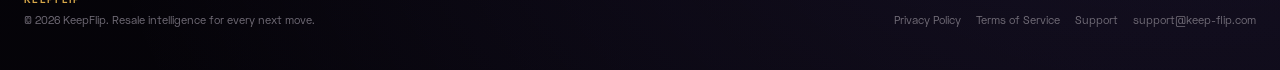
==== commit 1bd2d5c4: "update" ====
--- a/index.html
+++ b/index.html
@@ -3,133 +3,255 @@
 <head>
   <meta charset="utf-8">
   <meta name="viewport" content="width=device-width, initial-scale=1">
-  <meta name="theme-color" content="#171717">
-  <meta name="description" content="KeepFlip helps you evaluate, prepare, and list the things you own for resale.">
-  <title>KeepFlip — Flip smarter. Profit more.</title>
+  <meta name="theme-color" content="#030305">
+  <meta name="description" content="KeepFlip turns the things you find into clearer resale decisions with evidence-led intelligence.">
+  <title>KeepFlip — resale intelligence for every next move</title>
   <link rel="stylesheet" href="styles.css">
 </head>
 <body>
 <div class="site-shell">
-<header class="container">
-  <nav class="nav" aria-label="Primary navigation">
-    <a class="brand" href="index.html" aria-label="KeepFlip home">
-      <span class="brand-mark" aria-hidden="true"></span>
-      <span>Keep<span class="brand-accent">Flip</span></span>
-    </a>
-    <div class="nav-links">
-      <a href="privacy/">Privacy</a>
-      <a href="terms/">Terms</a>
+  <header class="container">
+    <nav class="nav" aria-label="Primary navigation">
+      <a class="brand" href="index.html" aria-label="KeepFlip home">
+        <span class="brand-mark" aria-hidden="true"></span>
+        <span class="brand-lockup">
+          <span class="brand-word">Keep<span class="brand-accent">Flip</span></span>
+          <span class="brand-meta">RESALE INTELLIGENCE</span>
+        </span>
+      </a>
+      <div class="nav-links">
+        <a href="privacy/">Privacy</a>
+        <a href="terms/">Terms</a>
+        <a href="support/">Support</a>
+      </div>
+    </nav>
+  </header>
+
+  <main>
+    <section class="container hero">
+      <div class="hero-copy-panel">
+        <div class="eyebrow">KeepFlip signal system</div>
+        <h1>Know the signal.<br><span>Make the move.</span></h1>
+        <p class="hero-copy">
+          KeepFlip turns a photo, barcode, or identifier into a clearer resale
+          plan—so you can see the item, the market, and the next best action
+          before you invest more time.
+        </p>
+        <div class="hero-actions">
+          <a class="button primary" href="mailto:support@keep-flip.com?subject=KeepFlip%20early%20access">Contact KeepFlip <span aria-hidden="true">→</span></a>
+          <a class="button secondary" href="support/">Explore support</a>
+        </div>
+        <div class="hero-proof" aria-label="KeepFlip product principles">
+          <span><i class="status-dot cyan" aria-hidden="true"></i>Evidence-led</span>
+          <span><i class="status-dot gold" aria-hidden="true"></i>Built for real resale</span>
+          <span><i class="status-dot violet" aria-hidden="true"></i>Clear next steps</span>
+        </div>
+      </div>
+
+      <aside class="analysis-console" aria-label="Example KeepFlip analysis interface">
+        <div class="console-topline">
+          <div>
+            <span class="console-label">ANALYSIS FIELD</span>
+            <span class="console-id">KF / 01-IDENTIFY</span>
+          </div>
+          <span class="live-status"><i aria-hidden="true"></i>SIGNAL ONLINE</span>
+        </div>
+
+        <div class="console-stage" aria-hidden="true">
+          <div class="stage-grid"></div>
+          <div class="orbit orbit-one"></div>
+          <div class="orbit orbit-two"></div>
+          <div class="orbit orbit-three"></div>
+          <div class="scan-beam"></div>
+          <span class="radar-point point-one"></span>
+          <span class="radar-point point-two"></span>
+          <span class="radar-point point-three"></span>
+          <div class="target-core">
+            <span class="target-mark">KF</span>
+            <span class="target-caption">VALUE<br>IN VIEW</span>
+          </div>
+          <span class="coordinate coord-top">EVIDENCE / 84%</span>
+          <span class="coordinate coord-right">MARKET / LIVE</span>
+          <span class="coordinate coord-bottom">MOVE / READY</span>
+        </div>
+
+        <div class="console-readouts">
+          <div class="readout cyan-readout">
+            <span>IDENTITY</span>
+            <strong>Read the clues</strong>
+          </div>
+          <div class="readout violet-readout">
+            <span>MARKET</span>
+            <strong>Check the signal</strong>
+          </div>
+          <div class="readout gold-readout">
+            <span>NEXT MOVE</span>
+            <strong>Choose with context</strong>
+          </div>
+        </div>
+      </aside>
+    </section>
+
+    <section class="section workflow-section">
+      <div class="container">
+        <div class="section-heading">
+          <div>
+            <div class="eyebrow">From find to forward</div>
+            <h2 class="section-title">One focused workflow for the things worth moving.</h2>
+          </div>
+          <p class="section-intro">
+            The app keeps the decision in motion: capture what you have, read
+            the evidence, and decide what deserves your next hour.
+          </p>
+        </div>
+
+        <div class="workflow-grid">
+          <article class="workflow-card cyan-card">
+            <span class="workflow-index">01</span>
+            <span class="workflow-signal cyan-signal" aria-hidden="true"></span>
+            <p class="workflow-kicker">CAPTURE</p>
+            <h3>Start with what is in front of you.</h3>
+            <p>Use photos, a barcode, or visible details to put the item on the board.</p>
+          </article>
+          <article class="workflow-card violet-card">
+            <span class="workflow-index">02</span>
+            <span class="workflow-signal violet-signal" aria-hidden="true"></span>
+            <p class="workflow-kicker">IDENTIFY</p>
+            <h3>Separate the signal from the guesswork.</h3>
+            <p>Keep the item, condition, and missing evidence clear instead of hiding them behind one score.</p>
+          </article>
+          <article class="workflow-card gold-card">
+            <span class="workflow-index">03</span>
+            <span class="workflow-signal gold-signal" aria-hidden="true"></span>
+            <p class="workflow-kicker">DECIDE</p>
+            <h3>See the tradeoff before you commit.</h3>
+            <p>Bring resale velocity, prep effort, and your real costs into one next-move conversation.</p>
+          </article>
+          <article class="workflow-card cream-card">
+            <span class="workflow-index">04</span>
+            <span class="workflow-signal cream-signal" aria-hidden="true"></span>
+            <p class="workflow-kicker">MOVE</p>
+            <h3>Keep the queue ready to act on.</h3>
+            <p>Turn useful context into a listing-ready path without losing the work you already did.</p>
+          </article>
+        </div>
+      </div>
+    </section>
+
+    <section class="section signal-section">
+      <div class="container decision-module">
+        <div class="decision-copy">
+          <div class="eyebrow">Resale, made legible</div>
+          <h2>More than a price.<br><span>A reason to move.</span></h2>
+          <p>
+            A promising item is not just a number. KeepFlip helps you weigh
+            identification confidence, current market evidence, expected
+            effort, and the details that still need a closer look.
+          </p>
+          <a class="text-link" href="privacy/">See how we handle your information <span aria-hidden="true">→</span></a>
+        </div>
+
+        <div class="decision-radar" aria-hidden="true">
+          <div class="radar-ring ring-a"></div>
+          <div class="radar-ring ring-b"></div>
+          <div class="radar-ring ring-c"></div>
+          <div class="radar-axis axis-x"></div>
+          <div class="radar-axis axis-y"></div>
+          <div class="radar-sweep"></div>
+          <div class="radar-center">
+            <span>KEEP</span>
+            <span>FLIP</span>
+          </div>
+          <span class="radar-label label-top">IDENTIFY</span>
+          <span class="radar-label label-right">VALUE</span>
+          <span class="radar-label label-bottom">EFFORT</span>
+          <span class="radar-label label-left">VELOCITY</span>
+        </div>
+
+        <div class="decision-signals">
+          <div class="decision-signal">
+            <span class="signal-number">01</span>
+            <div>
+              <span class="signal-label">Evidence</span>
+              <strong>Know what needs a second look.</strong>
+            </div>
+          </div>
+          <div class="decision-signal">
+            <span class="signal-number">02</span>
+            <div>
+              <span class="signal-label">Momentum</span>
+              <strong>See whether the market is worth your time.</strong>
+            </div>
+          </div>
+          <div class="decision-signal">
+            <span class="signal-number">03</span>
+            <div>
+              <span class="signal-label">Action</span>
+              <strong>Leave with a next move, not a loose end.</strong>
+            </div>
+          </div>
+        </div>
+      </div>
+    </section>
+
+    <section class="section trust-section">
+      <div class="container trust-layout">
+        <div class="trust-copy">
+          <div class="eyebrow">A better resale signal</div>
+          <h2 class="section-title">Made for the messy middle between finding an item and listing it.</h2>
+          <p>
+            Whether the answer is flip, repair, sell as-is, or get better
+            evidence first, KeepFlip is built to make the path visible.
+          </p>
+        </div>
+        <div class="trust-grid">
+          <article class="trust-card">
+            <span class="trust-icon gold-icon" aria-hidden="true">⌁</span>
+            <h3>Real-world context</h3>
+            <p>Use the details around an item—not just the headline price—to make a stronger call.</p>
+          </article>
+          <article class="trust-card">
+            <span class="trust-icon cyan-icon" aria-hidden="true">+</span>
+            <h3>Built to stay clear</h3>
+            <p>Confidence, uncertainty, and the next useful input stay visible when the answer is not simple.</p>
+          </article>
+          <article class="trust-card">
+            <span class="trust-icon violet-icon" aria-hidden="true">↗</span>
+            <h3>Always moving forward</h3>
+            <p>Keep your inventory, research, and listing prep connected in the same working system.</p>
+          </article>
+        </div>
+      </div>
+    </section>
+
+    <section class="section legal-section">
+      <div class="container legal-prompt">
+        <div>
+          <div class="eyebrow">Built on trust</div>
+          <h2>Clear terms.<br><span>Clearer decisions.</span></h2>
+          <p>Read how KeepFlip handles your information, supports your account, and frames resale estimates.</p>
+        </div>
+        <div class="legal-actions">
+          <a class="button secondary" href="privacy/">Privacy policy</a>
+          <a class="button secondary" href="terms/">Terms of service</a>
+          <a class="button primary" href="support/">Get support <span aria-hidden="true">→</span></a>
+        </div>
+      </div>
+    </section>
+  </main>
+
+  <footer class="container footer">
+    <div>
+      <span class="footer-brand">KEEPFLIP</span>
+      <span>&copy; 2026 KeepFlip. Resale intelligence for every next move.</span>
+    </div>
+    <div class="footer-links">
+      <a href="privacy/">Privacy Policy</a>
+      <a href="terms/">Terms of Service</a>
       <a href="support/">Support</a>
+      <a href="mailto:support@keep-flip.com">support@keep-flip.com</a>
     </div>
-  </nav>
-</header>
-
-<main>
-  <section class="container hero">
-    <div>
-      <div class="eyebrow">KeepFlip command</div>
-      <h1>Flip smarter.<br><span class="highlight">Profit more.</span></h1>
-      <p class="hero-copy">
-        Find the next best move for your items with a sharper resale signal.
-      </p>
-      <div class="hero-actions">
-        <a class="button primary" href="mailto:support@keep-flip.com?subject=KeepFlip%20early%20access">Contact KeepFlip</a>
-        <a class="button secondary" href="privacy/">Read our privacy policy</a>
-      </div>
-    </div>
-
-    <aside class="dashboard-card" aria-label="Example KeepFlip profit dashboard">
-      <div class="dashboard-top">
-        <span>Portfolio signal</span>
-        <span class="badge">Analysis ready</span>
-      </div>
-      <div class="profit-label">Estimated resale value</div>
-      <div class="profit-number">$1,245</div>
-      <div class="profit-change">17 items ready to list</div>
-      <svg class="sparkline" viewBox="0 0 420 116" preserveAspectRatio="none" aria-hidden="true">
-        <defs>
-          <linearGradient id="barGlow" x1="0" x2="1">
-            <stop stop-color="#38FF92" stop-opacity=".56"/>
-            <stop offset="1" stop-color="#76FFAD"/>
-          </linearGradient>
-        </defs>
-        <path d="M0 28H420M0 58H420M0 88H420" fill="none" stroke="rgba(194, 210, 201, .18)" stroke-width="1"/>
-        <rect x="16" y="92" width="54" height="10" rx="5" fill="rgba(147, 236, 255, .22)"/>
-        <rect x="84" y="84" width="64" height="18" rx="7" fill="rgba(147, 236, 255, .22)"/>
-        <rect x="160" y="88" width="58" height="14" rx="7" fill="rgba(147, 236, 255, .22)"/>
-        <rect x="238" y="70" width="62" height="32" rx="8" fill="rgba(147, 236, 255, .22)"/>
-        <rect x="318" y="52" width="78" height="50" rx="8" fill="url(#barGlow)"/>
-      </svg>
-      <div class="dashboard-row">
-        <div class="dashboard-stat"><strong>17</strong><span>Ready to sell</span></div>
-        <div class="dashboard-stat"><strong>4</strong><span>Worth repairing</span></div>
-        <div class="dashboard-stat"><strong>9</strong><span>Need better photos</span></div>
-      </div>
-    </aside>
-  </section>
-
-  <section class="section">
-    <div class="container">
-      <div class="eyebrow">Quick actions</div>
-      <h2 class="section-title">Scan, price, prepare, and list from the same command center.</h2>
-      <div class="feature-grid">
-        <article class="feature-card">
-          <div class="feature-icon">⌗</div>
-          <h3>Scan item</h3>
-          <p>Start with photos or a barcode and turn the object into an organized resale asset.</p>
-        </article>
-        <article class="feature-card">
-          <div class="feature-icon">↗</div>
-          <h3>Profit check</h3>
-          <p>Compare sold comps, repair notes, fees, and projected upside before you spend time.</p>
-        </article>
-        <article class="feature-card">
-          <div class="feature-icon">◇</div>
-          <h3>Build listing</h3>
-          <p>Create clearer titles, condition language, pricing guidance, and platform-ready copy.</p>
-        </article>
-        <article class="feature-card">
-          <div class="feature-icon">+</div>
-          <h3>Add item</h3>
-          <p>Keep the resale pipeline moving with a queue built for repeated action.</p>
-        </article>
-      </div>
-    </div>
-  </section>
-
-  <section class="section">
-    <div class="container legal-grid">
-      <article class="legal-card">
-        <div class="eyebrow">Privacy first</div>
-        <h3>Clear data practices</h3>
-        <p>Read how KeepFlip handles account details, item information, photos, analysis requests, and optional location data.</p>
-        <a class="button secondary" href="privacy/">Privacy Policy</a>
-      </article>
-      <article class="legal-card">
-        <div class="eyebrow">Fair use</div>
-        <h3>Built for real resale</h3>
-        <p>Our terms explain how estimates work, your responsibilities as a seller, and the rules for using KeepFlip.</p>
-        <a class="button secondary" href="terms/">Terms of Service</a>
-      </article>
-      <article class="legal-card">
-        <div class="eyebrow">Need help?</div>
-        <h3>Reach support</h3>
-        <p>Have a privacy, account, or app question? Contact KeepFlip Support and we will point you in the right direction.</p>
-        <a class="button secondary" href="support/">Support</a>
-      </article>
-    </div>
-  </section>
-</main>
-<footer class="container footer">
-  <div>© 2026 KeepFlip. Flip smarter. Profit more.</div>
-  <div class="footer-links">
-    <a href="privacy/">Privacy Policy</a>
-    <a href="terms/">Terms of Service</a>
-    <a href="support/">Support</a>
-    <a href="mailto:support@keep-flip.com">support@keep-flip.com</a>
-  </div>
-</footer>
-
+  </footer>
 </div>
 </body>
 </html>
--- a/styles.css
+++ b/styles.css
@@ -10,7 +10,7 @@
   font-display: swap;
   font-family: "Space Grotesk";
   font-style: normal;
-  font-weight: 800;
+  font-weight: 700 900;
   src: url("assets/fonts/SpaceGroteskBold.otf") format("opentype");
 }
 
@@ -23,33 +23,33 @@
 }
 
 :root {
-  --background: #171717;
-  --background-deep: #101211;
-  --nav: #061711;
-  --panel: rgba(5, 36, 24, 0.72);
-  --panel-strong: rgba(5, 42, 28, 0.82);
-  --panel-soft: rgba(10, 53, 36, 0.42);
-  --control: rgba(6, 32, 23, 0.84);
-  --line: rgba(47, 255, 134, 0.46);
-  --line-strong: rgba(35, 255, 121, 0.74);
-  --line-muted: rgba(151, 196, 177, 0.32);
-  --cyan: #93ecff;
-  --cyan-soft: rgba(147, 236, 255, 0.16);
-  --green: #26ff75;
-  --green-bright: #76ffad;
-  --green-soft: rgba(38, 255, 117, 0.14);
-  --green-muted: #7bc79b;
-  --text: #f5fff8;
-  --text-soft: #c2d2c9;
-  --text-muted: #82968d;
-  --warning: #ffc247;
-  --danger: #ff6674;
-  --max: 1188px;
-  --radius-card: 34px;
-  --radius-control: 30px;
-  --radius-pill: 999px;
-  --shadow-green: 0 18px 44px rgba(0, 0, 0, 0.42), 0 0 34px rgba(38, 255, 117, 0.16);
-  --shadow-soft: 0 18px 38px rgba(0, 0, 0, 0.36), inset 0 1px 0 rgba(203, 255, 223, 0.12);
+  --background-deep: #010102;
+  --background: #030305;
+  --surface: #08080b;
+  --surface-raised: #111017;
+  --surface-violet: #100c18;
+  --text: #f7f2e8;
+  --text-soft: #ada7b2;
+  --text-muted: #726d78;
+  --gold: #d7a84a;
+  --gold-bright: #f2d38a;
+  --gold-dim: #8a642b;
+  --cyan: #58dfe8;
+  --cyan-bright: #00ffff;
+  --violet: #8d72ff;
+  --violet-bright: #a885ff;
+  --cream: #f2ede4;
+  --danger: #e86158;
+  --max: 1240px;
+  --radius-xl: 30px;
+  --radius-lg: 24px;
+  --radius-md: 18px;
+  --radius-sm: 12px;
+  --edge: rgba(242, 211, 138, 0.24);
+  --edge-soft: rgba(242, 211, 138, 0.13);
+  --shadow-panel: 0 24px 70px rgba(0, 0, 0, 0.52), inset 0 1px 0 rgba(255, 255, 255, 0.045);
+  --font-display: "Good Old DOS", "Space Grotesk", ui-monospace, monospace;
+  --font-body: "Space Grotesk", Inter, ui-sans-serif, system-ui, -apple-system, BlinkMacSystemFont, "Segoe UI", sans-serif;
 }
 
 * {
@@ -57,21 +57,21 @@
 }
 
 html {
-  background: var(--background);
+  background: var(--background-deep);
   scroll-behavior: smooth;
 }
 
 body {
+  min-width: 320px;
   margin: 0;
-  min-width: 320px;
   color: var(--text);
-  background: var(--background);
-  font-family: "Space Grotesk", Inter, ui-sans-serif, system-ui, -apple-system, BlinkMacSystemFont, "Segoe UI", sans-serif;
-}
-
-body::selection {
-  color: #04100f;
-  background: var(--green-bright);
+  background: var(--background-deep);
+  font-family: var(--font-body);
+}
+
+::selection {
+  color: var(--background-deep);
+  background: var(--gold-bright);
 }
 
 a {
@@ -79,9 +79,15 @@
   text-decoration: none;
 }
 
-button,
-a {
+a,
+button {
   -webkit-tap-highlight-color: transparent;
+}
+
+a:focus-visible,
+summary:focus-visible {
+  outline: 2px solid var(--cyan-bright);
+  outline-offset: 4px;
 }
 
 h1,
@@ -94,60 +100,63 @@
 .site-shell {
   position: relative;
   isolation: isolate;
+  min-height: 100vh;
   overflow: hidden;
-  min-height: 100vh;
   background:
-    radial-gradient(circle at 8% 4%, rgba(38, 255, 117, 0.10), transparent 210px),
-    radial-gradient(circle at 88% 10%, rgba(147, 236, 255, 0.08), transparent 260px),
-    linear-gradient(180deg, #181818 0%, #151515 42%, #111413 100%);
+    radial-gradient(circle at 84% 7%, rgba(224, 172, 75, 0.14) 0%, rgba(224, 172, 75, 0.035) 19%, transparent 38%),
+    radial-gradient(circle at 4% 58%, rgba(88, 223, 232, 0.095) 0%, transparent 35%),
+    radial-gradient(circle at 92% 85%, rgba(141, 114, 255, 0.13) 0%, transparent 38%),
+    linear-gradient(160deg, #050506 0%, #020204 48%, #06040a 100%);
 }
 
 .site-shell::before,
 .site-shell::after {
+  position: fixed;
+  z-index: -1;
+  inset: 0;
   content: "";
-  position: fixed;
-  inset: 0;
-  z-index: -2;
   pointer-events: none;
 }
 
 .site-shell::before {
-  opacity: 0.72;
+  opacity: 0.54;
   background-image:
-    linear-gradient(180deg, rgba(12, 15, 14, 0.10), rgba(12, 15, 14, 0.50)),
-    url("assets/images/circuit-pattern.svg");
+    linear-gradient(rgba(88, 223, 232, 0.055) 1px, transparent 1px),
+    linear-gradient(90deg, rgba(88, 223, 232, 0.055) 1px, transparent 1px),
+    linear-gradient(rgba(215, 168, 74, 0.05) 1px, transparent 1px),
+    linear-gradient(90deg, rgba(215, 168, 74, 0.05) 1px, transparent 1px);
   background-position: center top;
-  background-repeat: repeat-y;
-  background-size: min(1000px, 120vw) auto;
+  background-size: 42px 42px, 42px 42px, 210px 210px, 210px 210px;
+  mask-image: linear-gradient(to bottom, rgba(0, 0, 0, 0.92), transparent 77%);
 }
 
 .site-shell::after {
-  z-index: -1;
+  inset: -20% -10%;
+  opacity: 0.58;
   background:
-    linear-gradient(90deg, transparent 0%, rgba(147, 236, 255, 0.00) 20%, rgba(147, 236, 255, 0.44) 47%, rgba(38, 255, 117, 0.22) 62%, transparent 100%),
-    linear-gradient(90deg, transparent 0%, rgba(38, 255, 117, 0.00) 24%, rgba(38, 255, 117, 0.38) 52%, transparent 100%);
-  background-position: -640px 30%, -820px 78%;
+    linear-gradient(90deg, transparent 0%, transparent 17%, rgba(88, 223, 232, 0.22) 31%, transparent 46%),
+    linear-gradient(90deg, transparent 0%, transparent 60%, rgba(141, 114, 255, 0.2) 72%, transparent 88%);
   background-repeat: no-repeat;
-  background-size: 640px 2px, 820px 2px;
-  opacity: 0.46;
-  animation: circuit-sweep 10s linear infinite;
-}
-
-@keyframes circuit-sweep {
+  background-position: -64vw 23%, 118vw 74%;
+  background-size: 44vw 1px, 42vw 1px;
+  animation: field-sweep 14s linear infinite;
+}
+
+@keyframes field-sweep {
   0% {
-    background-position: -640px 30%, -820px 78%;
-  }
-
-  50% {
-    background-position: 100vw 30%, -820px 78%;
-  }
-
-  51% {
-    background-position: -640px 30%, -820px 78%;
+    background-position: -64vw 23%, 118vw 74%;
+  }
+
+  48% {
+    background-position: 114vw 23%, 118vw 74%;
+  }
+
+  52% {
+    background-position: -64vw 23%, -48vw 74%;
   }
 
   100% {
-    background-position: -640px 30%, 100vw 78%;
+    background-position: -64vw 23%, 112vw 74%;
   }
 }
 
@@ -162,457 +171,1231 @@
   display: flex;
   align-items: center;
   justify-content: space-between;
-  gap: 22px;
-  padding: 34px 0 28px;
+  gap: 24px;
+  padding: 28px 0 32px;
 }
 
 .brand {
   display: inline-flex;
+  min-width: 0;
   align-items: center;
-  gap: 15px;
-  color: var(--text);
-  font-family: "Good Old DOS", "Space Grotesk", sans-serif;
-  font-size: 48px;
-  line-height: 1;
-  letter-spacing: 0;
-  text-shadow: 0 0 18px rgba(38, 255, 117, 0.18);
+  gap: 12px;
+  color: var(--cream);
 }
 
 .brand-mark {
   display: inline-flex;
-  width: 76px;
-  height: 76px;
-  flex: 0 0 76px;
-  overflow: hidden;
-  border-radius: 22px;
-  color: transparent;
-  background: url("assets/images/keepflip-mark.png") center / 124% auto no-repeat;
-  filter: drop-shadow(0 0 20px rgba(38, 255, 117, 0.30));
-  font-size: 0;
+  width: 48px;
+  height: 48px;
+  flex: 0 0 48px;
+  border: 1px solid rgba(242, 211, 138, 0.52);
+  border-radius: 15px;
+  background:
+    radial-gradient(circle at 50% 52%, rgba(215, 168, 74, 0.14), transparent 68%),
+    #050507 url("assets/images/keepflip-mark-gold.png") center / 118% auto no-repeat;
+  box-shadow: 0 0 24px rgba(215, 168, 74, 0.2), inset 0 1px 0 rgba(255, 255, 255, 0.08);
+}
+
+.brand-lockup {
+  display: grid;
+  min-width: 0;
+  gap: 3px;
+}
+
+.brand > span:not(.brand-mark) {
+  font-family: var(--font-display);
+  font-size: 25px;
+  line-height: 0.88;
+}
+
+.brand-word {
+  font-family: var(--font-display);
+  font-size: 25px;
+  line-height: 0.88;
+  letter-spacing: 0.01em;
 }
 
 .brand-accent {
-  color: var(--green);
+  color: var(--gold-bright);
+  text-shadow: 0 0 18px rgba(242, 211, 138, 0.2);
+}
+
+.brand-meta {
+  color: var(--gold);
+  font-size: 8px;
+  font-weight: 800;
+  letter-spacing: 0.22em;
+  line-height: 1.1;
+}
+
+.brand-lockup {
+  font-size: inherit !important;
+  line-height: inherit !important;
 }
 
 .nav-links {
   display: flex;
   align-items: center;
-  gap: 10px;
-  color: var(--text-soft);
-  font-size: 15px;
-  font-weight: 800;
+  gap: 8px;
 }
 
 .nav-links a {
   display: inline-flex;
-  min-height: 46px;
+  min-height: 40px;
   align-items: center;
-  padding: 0 16px;
-  border: 1px solid var(--line-muted);
-  border-radius: var(--radius-pill);
-  background: rgba(6, 23, 17, 0.72);
-  transition: color 0.18s ease, border-color 0.18s ease, background 0.18s ease, box-shadow 0.18s ease;
+  justify-content: center;
+  padding: 0 14px;
+  border: 1px solid transparent;
+  border-radius: 999px;
+  color: var(--text-soft);
+  font-size: 12px;
+  font-weight: 800;
+  letter-spacing: 0.045em;
+  transition: color 180ms ease, border-color 180ms ease, background 180ms ease, box-shadow 180ms ease;
 }
 
 .nav-links a:hover,
 .nav-links a[aria-current="page"] {
-  color: var(--green-bright);
-  border-color: var(--line-strong);
-  background: rgba(8, 45, 30, 0.78);
-  box-shadow: 0 0 18px rgba(38, 255, 117, 0.12);
+  border-color: rgba(242, 211, 138, 0.3);
+  color: var(--gold-bright);
+  background: rgba(215, 168, 74, 0.08);
+  box-shadow: 0 0 18px rgba(215, 168, 74, 0.09);
 }
 
 .hero {
   display: grid;
-  grid-template-columns: minmax(0, 1fr);
-  gap: 28px;
-  padding: 22px 0 76px;
-}
-
-.hero > div:first-child,
-.dashboard-card,
-.feature-grid,
-.legal-card,
-.support-card,
+  grid-template-columns: minmax(0, 1.02fr) minmax(390px, 0.98fr);
+  gap: 24px;
+  align-items: stretch;
+  padding: 20px 0 86px;
+}
+
+.hero-copy-panel,
+.analysis-console,
+.decision-module,
+.legal-prompt,
 .legal-body,
 .legal-toc,
+.support-card,
 details {
   position: relative;
   overflow: hidden;
-  border: 2px solid var(--line);
-  border-radius: var(--radius-card);
+  border: 1px solid var(--edge);
+  border-radius: var(--radius-xl);
   background:
-    linear-gradient(180deg, rgba(5, 48, 31, 0.70), rgba(3, 27, 20, 0.72)),
-    var(--panel);
-  box-shadow: var(--shadow-green);
-}
-
-.hero > div:first-child {
-  padding: 32px 34px 30px;
+    linear-gradient(145deg, rgba(18, 15, 22, 0.92), rgba(3, 3, 6, 0.86) 72%),
+    rgba(7, 7, 11, 0.76);
+  box-shadow: var(--shadow-panel);
+}
+
+.hero-copy-panel::before,
+.analysis-console::before,
+.decision-module::before,
+.legal-prompt::before,
+.legal-body::before,
+.legal-toc::before,
+.support-card::before,
+details::before {
+  position: absolute;
+  inset: 0;
+  content: "";
+  pointer-events: none;
+  background:
+    linear-gradient(90deg, transparent 0 32px, rgba(242, 211, 138, 0.14) 32px calc(100% - 32px), transparent calc(100% - 32px)),
+    linear-gradient(180deg, transparent 0 20px, rgba(242, 211, 138, 0.13) 20px 21px, transparent 21px),
+    radial-gradient(circle at 6% 0%, rgba(141, 114, 255, 0.18), transparent 30%);
+  opacity: 0.72;
+}
+
+.hero-copy-panel::after,
+.analysis-console::after,
+.decision-module::after,
+.legal-prompt::after,
+.legal-body::after,
+.support-card::after,
+details::after {
+  position: absolute;
+  top: 20px;
+  right: 32px;
+  width: 104px;
+  height: 1px;
+  border-radius: 999px;
+  content: "";
+  background: linear-gradient(90deg, transparent, rgba(242, 211, 138, 0.75), transparent);
+  box-shadow: 0 0 10px rgba(215, 168, 74, 0.28);
+}
+
+.hero-copy-panel {
+  display: flex;
+  min-height: 516px;
+  flex-direction: column;
+  justify-content: center;
+  padding: 62px clamp(30px, 5vw, 64px);
+  border-color: rgba(242, 211, 138, 0.31);
 }
 
 .eyebrow {
+  position: relative;
+  z-index: 1;
   display: inline-flex;
   align-items: center;
-  gap: 10px;
-  margin-bottom: 20px;
-  color: var(--cyan);
-  font-size: 15px;
-  font-weight: 800;
-  letter-spacing: 0;
-  line-height: 1.4;
+  gap: 9px;
+  width: fit-content;
+  margin-bottom: 18px;
+  color: var(--gold-bright);
+  font-size: 10px;
+  font-weight: 900;
+  letter-spacing: 0.19em;
+  line-height: 1.3;
   text-transform: uppercase;
 }
 
 .eyebrow::before {
+  width: 7px;
+  height: 7px;
+  border: 1px solid rgba(0, 255, 255, 0.68);
+  border-radius: 50%;
   content: "";
-  width: 11px;
-  height: 11px;
-  border-radius: 50%;
-  background: var(--green-bright);
-  box-shadow: 0 0 16px rgba(38, 255, 117, 0.85);
+  background: var(--cyan-bright);
+  box-shadow: 0 0 12px rgba(0, 255, 255, 0.82);
 }
 
 .hero h1,
 .legal-hero h1,
 .support-hero h1,
-.not-found-title {
+.not-found-title,
+.decision-copy h2,
+.legal-prompt h2 {
+  position: relative;
+  z-index: 1;
+  margin-bottom: 20px;
+  color: var(--cream);
+  font-family: var(--font-display);
+  font-weight: 400;
+  letter-spacing: -0.025em;
+}
+
+.hero h1 {
+  max-width: 670px;
+  font-size: clamp(44px, 5vw, 70px);
+  line-height: 0.96;
+}
+
+.hero h1 span,
+.decision-copy h2 span,
+.legal-prompt h2 span {
+  color: var(--gold-bright);
+  text-shadow: 0 0 26px rgba(242, 211, 138, 0.18);
+}
+
+.hero-copy,
+.section-intro,
+.decision-copy > p,
+.trust-copy > p,
+.legal-prompt p {
+  position: relative;
+  z-index: 1;
+  margin-bottom: 0;
+  color: var(--text-soft);
+  font-size: 16px;
+  line-height: 1.68;
+}
+
+.hero-copy {
+  max-width: 650px;
+}
+
+.hero-actions {
+  position: relative;
+  z-index: 1;
+  display: flex;
+  flex-wrap: wrap;
+  gap: 12px;
+  margin-top: 30px;
+}
+
+.button {
+  display: inline-flex;
+  min-height: 50px;
+  align-items: center;
+  justify-content: center;
+  gap: 10px;
+  padding: 0 19px;
+  border: 1px solid rgba(242, 211, 138, 0.3);
+  border-radius: 999px;
   color: var(--text);
-  font-family: "Space Grotesk", Inter, sans-serif;
+  background: rgba(7, 7, 11, 0.68);
+  font-size: 12px;
+  font-weight: 900;
+  letter-spacing: 0.055em;
+  line-height: 1;
+  transition: transform 180ms ease, color 180ms ease, border-color 180ms ease, background 180ms ease, box-shadow 180ms ease;
+}
+
+.button:hover {
+  transform: translateY(-2px);
+}
+
+.button.primary {
+  border-color: var(--gold-bright);
+  color: #181108;
+  background: var(--gold-bright);
+  box-shadow: 0 14px 32px rgba(215, 168, 74, 0.21), 0 0 20px rgba(242, 211, 138, 0.12);
+}
+
+.button.primary:hover {
+  background: #ffe3a6;
+  box-shadow: 0 18px 38px rgba(215, 168, 74, 0.3), 0 0 28px rgba(242, 211, 138, 0.2);
+}
+
+.button.secondary:hover {
+  border-color: rgba(88, 223, 232, 0.46);
+  color: var(--cyan-bright);
+  background: rgba(88, 223, 232, 0.08);
+  box-shadow: 0 0 20px rgba(88, 223, 232, 0.1);
+}
+
+.hero-proof {
+  position: relative;
+  z-index: 1;
+  display: flex;
+  flex-wrap: wrap;
+  gap: 14px 19px;
+  margin-top: 32px;
+  color: var(--text-muted);
+  font-size: 10px;
   font-weight: 800;
-  letter-spacing: 0;
-}
-
-.hero h1 {
-  max-width: 820px;
-  margin: 0 0 16px;
-  font-size: 58px;
-  line-height: 1.08;
-}
-
-.hero h1 .highlight {
-  color: var(--green-bright);
-  text-shadow: 0 0 24px rgba(38, 255, 117, 0.24);
-}
-
-.hero-copy {
+  letter-spacing: 0.07em;
+  text-transform: uppercase;
+}
+
+.hero-proof span {
+  display: inline-flex;
+  align-items: center;
+  gap: 7px;
+}
+
+.status-dot {
+  width: 6px;
+  height: 6px;
+  border-radius: 50%;
+}
+
+.status-dot.cyan,
+.cyan-signal,
+.cyan-icon {
+  color: var(--cyan-bright);
+  background-color: var(--cyan-bright);
+  box-shadow: 0 0 10px rgba(0, 255, 255, 0.8);
+}
+
+.status-dot.gold,
+.gold-signal,
+.gold-icon {
+  color: var(--gold-bright);
+  background-color: var(--gold-bright);
+  box-shadow: 0 0 10px rgba(242, 211, 138, 0.74);
+}
+
+.status-dot.violet,
+.violet-signal,
+.violet-icon {
+  color: var(--violet-bright);
+  background-color: var(--violet-bright);
+  box-shadow: 0 0 10px rgba(168, 133, 255, 0.72);
+}
+
+.analysis-console {
+  min-height: 516px;
+  padding: 28px;
+  border-color: rgba(88, 223, 232, 0.24);
+  background:
+    radial-gradient(circle at 80% 18%, rgba(88, 223, 232, 0.12), transparent 25%),
+    radial-gradient(circle at 18% 89%, rgba(141, 114, 255, 0.16), transparent 40%),
+    linear-gradient(145deg, rgba(7, 13, 18, 0.96), rgba(5, 4, 9, 0.94) 69%);
+}
+
+.analysis-console::before {
+  background:
+    linear-gradient(90deg, transparent 0 28px, rgba(88, 223, 232, 0.16) 28px calc(100% - 28px), transparent calc(100% - 28px)),
+    linear-gradient(180deg, transparent 0 20px, rgba(88, 223, 232, 0.13) 20px 21px, transparent 21px),
+    radial-gradient(circle at 92% 5%, rgba(88, 223, 232, 0.17), transparent 27%);
+}
+
+.analysis-console::after {
+  background: linear-gradient(90deg, transparent, rgba(88, 223, 232, 0.84), transparent);
+  box-shadow: 0 0 10px rgba(0, 255, 255, 0.27);
+}
+
+.console-topline,
+.console-readouts,
+.console-stage {
+  position: relative;
+  z-index: 1;
+}
+
+.console-topline {
+  display: flex;
+  align-items: flex-start;
+  justify-content: space-between;
+  gap: 14px;
+}
+
+.console-topline > div {
+  display: grid;
+  gap: 6px;
+}
+
+.console-label,
+.console-id,
+.live-status,
+.readout > span,
+.workflow-kicker,
+.signal-label {
+  font-size: 9px;
+  font-weight: 900;
+  letter-spacing: 0.16em;
+  line-height: 1.2;
+  text-transform: uppercase;
+}
+
+.console-label {
+  color: var(--cream);
+}
+
+.console-id {
+  color: var(--text-muted);
+}
+
+.live-status {
+  display: inline-flex;
+  align-items: center;
+  gap: 7px;
+  padding: 7px 9px;
+  border: 1px solid rgba(88, 223, 232, 0.25);
+  border-radius: 999px;
+  color: var(--cyan);
+  background: rgba(0, 255, 255, 0.06);
+  white-space: nowrap;
+}
+
+.live-status i {
+  width: 5px;
+  height: 5px;
+  border-radius: 50%;
+  background: var(--cyan-bright);
+  box-shadow: 0 0 10px rgba(0, 255, 255, 0.86);
+  animation: status-pulse 1.8s ease-in-out infinite;
+}
+
+@keyframes status-pulse {
+  50% {
+    opacity: 0.42;
+    transform: scale(0.72);
+  }
+}
+
+.console-stage {
+  display: grid;
+  min-height: 306px;
+  place-items: center;
+  margin: 18px 0 20px;
+  overflow: hidden;
+  border: 1px solid rgba(88, 223, 232, 0.18);
+  border-radius: 20px;
+  background:
+    radial-gradient(circle at 50% 50%, rgba(88, 223, 232, 0.11), transparent 36%),
+    radial-gradient(circle at 50% 50%, rgba(141, 114, 255, 0.12), transparent 63%),
+    rgba(1, 4, 8, 0.74);
+}
+
+.stage-grid {
+  position: absolute;
+  inset: 0;
+  opacity: 0.54;
+  background-image:
+    linear-gradient(rgba(88, 223, 232, 0.1) 1px, transparent 1px),
+    linear-gradient(90deg, rgba(88, 223, 232, 0.1) 1px, transparent 1px);
+  background-position: 50% 50%;
+  background-size: 24px 24px;
+  mask-image: radial-gradient(circle at center, black, transparent 88%);
+}
+
+.orbit,
+.target-core {
+  position: absolute;
+  border-radius: 50%;
+}
+
+.orbit {
+  border: 1px solid;
+  animation: slow-orbit 11s linear infinite;
+}
+
+.orbit-one {
+  width: 210px;
+  height: 210px;
+  border-color: rgba(88, 223, 232, 0.5);
+  box-shadow: 0 0 28px rgba(88, 223, 232, 0.1);
+}
+
+.orbit-two {
+  width: 156px;
+  height: 156px;
+  border-color: rgba(141, 114, 255, 0.52);
+  border-style: dashed;
+  animation-direction: reverse;
+  animation-duration: 14s;
+}
+
+.orbit-three {
+  width: 100px;
+  height: 100px;
+  border-color: rgba(242, 211, 138, 0.68);
+  box-shadow: 0 0 22px rgba(242, 211, 138, 0.16);
+  animation-duration: 8s;
+}
+
+@keyframes slow-orbit {
+  to {
+    transform: rotate(1turn);
+  }
+}
+
+.target-core {
+  display: grid;
+  width: 66px;
+  height: 66px;
+  place-content: center;
+  border: 1px solid rgba(242, 211, 138, 0.86);
+  background:
+    radial-gradient(circle at 50% 45%, rgba(242, 211, 138, 0.37), rgba(215, 168, 74, 0.11) 49%, rgba(3, 3, 5, 0.86) 72%);
+  box-shadow: 0 0 34px rgba(242, 211, 138, 0.23), inset 0 0 17px rgba(242, 211, 138, 0.18);
+  text-align: center;
+}
+
+.target-mark {
+  color: var(--gold-bright);
+  font-family: var(--font-display);
+  font-size: 19px;
+  line-height: 0.8;
+}
+
+.target-caption {
+  margin-top: 6px;
+  color: var(--cream);
+  font-size: 5px;
+  font-weight: 900;
+  letter-spacing: 0.13em;
+  line-height: 1.25;
+}
+
+.scan-beam {
+  position: absolute;
+  width: 1px;
+  height: 290px;
+  background: linear-gradient(180deg, transparent, rgba(0, 255, 255, 0.92), transparent);
+  box-shadow: 0 0 14px rgba(0, 255, 255, 0.68);
+  transform: rotate(40deg) translateY(-175px);
+  transform-origin: center;
+  animation: scan-sweep 4.4s ease-in-out infinite;
+}
+
+@keyframes scan-sweep {
+  50% {
+    transform: rotate(40deg) translateY(175px);
+  }
+}
+
+.radar-point {
+  position: absolute;
+  width: 6px;
+  height: 6px;
+  border-radius: 50%;
+}
+
+.point-one {
+  top: 27%;
+  left: 32%;
+  background: var(--cyan-bright);
+  box-shadow: 0 0 13px rgba(0, 255, 255, 0.92);
+}
+
+.point-two {
+  right: 28%;
+  bottom: 30%;
+  background: var(--violet-bright);
+  box-shadow: 0 0 13px rgba(168, 133, 255, 0.9);
+}
+
+.point-three {
+  top: 24%;
+  right: 31%;
+  background: var(--gold-bright);
+  box-shadow: 0 0 13px rgba(242, 211, 138, 0.86);
+}
+
+.coordinate {
+  position: absolute;
+  color: rgba(242, 237, 228, 0.7);
+  font-size: 7px;
+  font-weight: 900;
+  letter-spacing: 0.09em;
+}
+
+.coord-top {
+  top: 20px;
+  left: 18px;
+  color: var(--cyan);
+}
+
+.coord-right {
+  right: 17px;
+  bottom: 42%;
+  color: var(--violet-bright);
+  writing-mode: vertical-rl;
+}
+
+.coord-bottom {
+  right: 20px;
+  bottom: 20px;
+  color: var(--gold-bright);
+}
+
+.console-readouts {
+  display: grid;
+  grid-template-columns: repeat(3, minmax(0, 1fr));
+  gap: 8px;
+}
+
+.readout {
+  min-height: 73px;
+  padding: 11px;
+  border: 1px solid rgba(242, 237, 228, 0.1);
+  border-radius: 13px;
+  background: rgba(4, 5, 9, 0.67);
+}
+
+.readout > span {
+  display: block;
+  margin-bottom: 7px;
+}
+
+.readout strong {
+  color: var(--cream);
+  font-size: 11px;
+  line-height: 1.28;
+}
+
+.cyan-readout {
+  border-color: rgba(88, 223, 232, 0.26);
+}
+
+.cyan-readout > span {
+  color: var(--cyan);
+}
+
+.violet-readout {
+  border-color: rgba(141, 114, 255, 0.28);
+}
+
+.violet-readout > span {
+  color: var(--violet-bright);
+}
+
+.gold-readout {
+  border-color: rgba(242, 211, 138, 0.3);
+}
+
+.gold-readout > span {
+  color: var(--gold-bright);
+}
+
+.section {
+  position: relative;
+  padding: 88px 0;
+}
+
+.section + .section {
+  border-top: 1px solid rgba(242, 211, 138, 0.1);
+}
+
+.section-heading {
+  display: grid;
+  grid-template-columns: minmax(0, 1fr) minmax(260px, 0.5fr);
+  align-items: end;
+  gap: 42px;
+  margin-bottom: 32px;
+}
+
+.section-title {
   max-width: 760px;
   margin-bottom: 0;
+  color: var(--cream);
+  font-family: var(--font-display);
+  font-size: clamp(32px, 3.65vw, 50px);
+  font-weight: 400;
+  letter-spacing: -0.025em;
+  line-height: 1;
+}
+
+.section-intro {
+  padding-bottom: 3px;
+  font-size: 14px;
+}
+
+.workflow-grid {
+  display: grid;
+  grid-template-columns: repeat(4, minmax(0, 1fr));
+  gap: 12px;
+}
+
+.workflow-card {
+  position: relative;
+  min-height: 292px;
+  overflow: hidden;
+  padding: 23px 20px 22px;
+  border: 1px solid rgba(242, 237, 228, 0.12);
+  border-radius: var(--radius-lg);
+  background: linear-gradient(154deg, rgba(17, 16, 23, 0.9), rgba(4, 4, 7, 0.84) 75%);
+  box-shadow: 0 14px 37px rgba(0, 0, 0, 0.2);
+}
+
+.workflow-card::before {
+  position: absolute;
+  inset: 0;
+  content: "";
+  pointer-events: none;
+  background: linear-gradient(135deg, rgba(255, 255, 255, 0.045), transparent 35%);
+}
+
+.workflow-index {
+  position: absolute;
+  top: 14px;
+  right: 18px;
+  color: rgba(242, 237, 228, 0.09);
+  font-family: var(--font-display);
+  font-size: 51px;
+  line-height: 1;
+}
+
+.workflow-signal {
+  position: relative;
+  z-index: 1;
+  display: block;
+  width: 10px;
+  height: 10px;
+  margin-bottom: 30px;
+  border-radius: 50%;
+}
+
+.cream-signal {
+  background-color: var(--cream);
+  box-shadow: 0 0 10px rgba(242, 237, 228, 0.65);
+}
+
+.workflow-kicker {
+  position: relative;
+  z-index: 1;
+  margin-bottom: 10px;
+  color: var(--text-muted);
+}
+
+.workflow-card h3 {
+  position: relative;
+  z-index: 1;
+  margin-bottom: 13px;
+  color: var(--cream);
+  font-family: var(--font-display);
+  font-size: 21px;
+  font-weight: 400;
+  line-height: 1.08;
+}
+
+.workflow-card p:last-child {
+  position: relative;
+  z-index: 1;
+  margin-bottom: 0;
   color: var(--text-soft);
-  font-size: 23px;
-  line-height: 1.48;
-}
-
-.hero-actions {
-  display: flex;
-  flex-wrap: wrap;
-  gap: 14px;
-  margin-top: 30px;
-}
-
-.button {
-  position: relative;
+  font-size: 13px;
+  line-height: 1.62;
+}
+
+.cyan-card {
+  border-color: rgba(88, 223, 232, 0.27);
+}
+
+.cyan-card::after,
+.violet-card::after,
+.gold-card::after,
+.cream-card::after {
+  position: absolute;
+  right: -20px;
+  bottom: -30px;
+  width: 128px;
+  height: 128px;
+  border-radius: 50%;
+  content: "";
+  filter: blur(4px);
+  opacity: 0.26;
+}
+
+.cyan-card::after {
+  border: 1px solid var(--cyan-bright);
+  box-shadow: 0 0 32px var(--cyan);
+}
+
+.violet-card {
+  border-color: rgba(141, 114, 255, 0.3);
+}
+
+.violet-card::after {
+  border: 1px solid var(--violet-bright);
+  box-shadow: 0 0 32px var(--violet);
+}
+
+.gold-card {
+  border-color: rgba(242, 211, 138, 0.3);
+}
+
+.gold-card::after {
+  border: 1px solid var(--gold-bright);
+  box-shadow: 0 0 32px var(--gold);
+}
+
+.cream-card {
+  border-color: rgba(242, 237, 228, 0.2);
+}
+
+.cream-card::after {
+  border: 1px solid var(--cream);
+  box-shadow: 0 0 32px rgba(242, 237, 228, 0.7);
+}
+
+.signal-section {
+  padding-top: 98px;
+  padding-bottom: 98px;
+}
+
+.decision-module {
+  display: grid;
+  grid-template-columns: minmax(0, 0.92fr) minmax(280px, 0.78fr) minmax(230px, 0.64fr);
+  align-items: center;
+  gap: 36px;
+  min-height: 480px;
+  padding: 54px;
+  border-color: rgba(242, 211, 138, 0.3);
+  background:
+    radial-gradient(circle at 73% 56%, rgba(141, 114, 255, 0.16), transparent 30%),
+    radial-gradient(circle at 10% 8%, rgba(215, 168, 74, 0.13), transparent 33%),
+    linear-gradient(148deg, rgba(20, 16, 25, 0.96), rgba(3, 3, 6, 0.92) 72%);
+}
+
+.decision-copy,
+.decision-radar,
+.decision-signals {
+  position: relative;
+  z-index: 1;
+}
+
+.decision-copy h2,
+.legal-prompt h2 {
+  font-size: clamp(35px, 4vw, 53px);
+  line-height: 0.98;
+}
+
+.decision-copy > p {
+  font-size: 14px;
+}
+
+.text-link {
   display: inline-flex;
-  min-height: 58px;
-  align-items: center;
-  justify-content: center;
-  padding: 0 24px;
-  border: 1px solid var(--line-muted);
-  border-radius: var(--radius-pill);
-  color: var(--text);
-  background: rgba(7, 33, 24, 0.76);
-  font-size: 16px;
-  font-weight: 800;
-  letter-spacing: 0;
+  gap: 9px;
+  margin-top: 24px;
+  color: var(--cyan);
+  font-size: 12px;
+  font-weight: 900;
+  letter-spacing: 0.04em;
+}
+
+.text-link:hover {
+  color: var(--cyan-bright);
+}
+
+.decision-radar {
+  display: grid;
+  aspect-ratio: 1;
+  width: min(100%, 286px);
+  place-items: center;
+  justify-self: center;
+  overflow: hidden;
+  border: 1px solid rgba(88, 223, 232, 0.2);
+  border-radius: 50%;
+  background:
+    radial-gradient(circle, rgba(0, 255, 255, 0.12), transparent 27%),
+    radial-gradient(circle, rgba(141, 114, 255, 0.11), transparent 67%);
+}
+
+.radar-ring,
+.radar-axis,
+.radar-sweep,
+.radar-center,
+.radar-label {
+  position: absolute;
+}
+
+.radar-ring {
+  border: 1px solid rgba(88, 223, 232, 0.25);
+  border-radius: 50%;
+}
+
+.ring-a {
+  width: 84%;
+  height: 84%;
+}
+
+.ring-b {
+  width: 57%;
+  height: 57%;
+  border-color: rgba(141, 114, 255, 0.38);
+}
+
+.ring-c {
+  width: 30%;
+  height: 30%;
+  border-color: rgba(242, 211, 138, 0.52);
+}
+
+.radar-axis {
+  background: rgba(88, 223, 232, 0.22);
+}
+
+.axis-x {
+  width: 100%;
+  height: 1px;
+}
+
+.axis-y {
+  width: 1px;
+  height: 100%;
+}
+
+.radar-sweep {
+  width: 1px;
+  height: 49%;
+  bottom: 50%;
+  left: calc(50% - 0.5px);
+  transform-origin: bottom;
+  background: linear-gradient(180deg, rgba(0, 255, 255, 0.86), transparent);
+  box-shadow: 0 0 12px rgba(0, 255, 255, 0.5);
+  animation: radar-spin 6s linear infinite;
+}
+
+@keyframes radar-spin {
+  to {
+    transform: rotate(1turn);
+  }
+}
+
+.radar-center {
+  display: grid;
+  width: 64px;
+  height: 64px;
+  place-content: center;
+  border: 1px solid rgba(242, 211, 138, 0.76);
+  border-radius: 50%;
+  color: var(--gold-bright);
+  background: rgba(7, 5, 4, 0.8);
+  box-shadow: 0 0 23px rgba(242, 211, 138, 0.16);
+  font-size: 8px;
+  font-weight: 900;
+  letter-spacing: 0.14em;
+  line-height: 1.35;
+  text-align: center;
+}
+
+.radar-label {
+  color: var(--text-muted);
+  font-size: 7px;
+  font-weight: 900;
+  letter-spacing: 0.12em;
+}
+
+.label-top {
+  top: 12px;
+}
+
+.label-right {
+  right: 7px;
+}
+
+.label-bottom {
+  bottom: 12px;
+}
+
+.label-left {
+  left: 4px;
+}
+
+.decision-signals {
+  display: grid;
+  gap: 10px;
+}
+
+.decision-signal {
+  display: grid;
+  grid-template-columns: 35px minmax(0, 1fr);
+  gap: 10px;
+  align-items: start;
+  padding: 13px 0;
+  border-bottom: 1px solid rgba(242, 237, 228, 0.1);
+}
+
+.decision-signal:last-child {
+  border-bottom: 0;
+}
+
+.signal-number {
+  display: grid;
+  width: 29px;
+  height: 29px;
+  place-items: center;
+  border: 1px solid rgba(242, 211, 138, 0.34);
+  border-radius: 50%;
+  color: var(--gold-bright);
+  background: rgba(215, 168, 74, 0.08);
+  font-size: 10px;
+  font-weight: 900;
+}
+
+.signal-label {
+  display: block;
+  margin-bottom: 5px;
+  color: var(--cyan);
+}
+
+.decision-signal strong {
+  color: var(--cream);
+  font-size: 13px;
+  line-height: 1.34;
+}
+
+.trust-layout {
+  display: grid;
+  grid-template-columns: minmax(0, 0.65fr) minmax(0, 1.15fr);
+  align-items: start;
+  gap: 62px;
+}
+
+.trust-copy .section-title {
+  margin-bottom: 20px;
+}
+
+.trust-copy > p {
+  max-width: 430px;
+  font-size: 14px;
+}
+
+.trust-grid {
+  display: grid;
+  grid-template-columns: repeat(3, minmax(0, 1fr));
+  gap: 10px;
+}
+
+.trust-card {
+  min-height: 230px;
+  padding: 20px 18px;
+  border: 1px solid rgba(242, 237, 228, 0.13);
+  border-radius: var(--radius-lg);
+  background: rgba(8, 8, 11, 0.56);
+}
+
+.trust-icon {
+  display: grid;
+  width: 37px;
+  height: 37px;
+  place-items: center;
+  margin-bottom: 28px;
+  border: 1px solid currentColor;
+  border-radius: 11px;
+  background-color: rgba(6, 6, 10, 0.96);
+  font-family: var(--font-display);
+  font-size: 19px;
   line-height: 1;
-  transition: transform 0.18s ease, border-color 0.18s ease, background 0.18s ease, box-shadow 0.18s ease;
-}
-
-.button:hover {
-  transform: translateY(-2px);
-}
-
-.button.primary {
-  color: #05110c;
-  border-color: rgba(190, 255, 216, 0.70);
-  background: var(--green-bright);
-  box-shadow: 0 14px 30px rgba(38, 255, 117, 0.28), 0 0 24px rgba(38, 255, 117, 0.18);
-}
-
-.button.secondary {
-  color: var(--text);
-  border-color: var(--line);
-}
-
-.dashboard-card {
-  min-height: 350px;
-  padding: 34px;
-  border-color: rgba(172, 213, 193, 0.46);
-  background:
-    radial-gradient(circle at 5% 0%, rgba(38, 255, 117, 0.34) 0 118px, transparent 119px),
-    linear-gradient(0deg, rgba(172, 213, 193, 0.20) 0 1px, transparent 1px 55px),
-    rgba(8, 38, 27, 0.68);
-}
-
-.dashboard-card::after {
-  content: "$";
-  position: absolute;
-  top: 18px;
-  right: 76px;
-  color: rgba(118, 255, 173, 0.08);
-  font-size: 260px;
-  font-weight: 800;
-  line-height: 1;
-  pointer-events: none;
-}
-
-.dashboard-top,
-.dashboard-row,
-.badge,
-.profit-label,
-.profit-number,
-.profit-change,
-.sparkline {
-  position: relative;
-  z-index: 1;
-}
-
-.dashboard-top {
+}
+
+.trust-icon.gold-icon {
+  color: var(--gold-bright);
+  background-color: rgba(215, 168, 74, 0.08);
+}
+
+.trust-icon.cyan-icon {
+  color: var(--cyan);
+  background-color: rgba(88, 223, 232, 0.08);
+}
+
+.trust-icon.violet-icon {
+  color: var(--violet-bright);
+  background-color: rgba(141, 114, 255, 0.09);
+}
+
+.trust-card h3 {
+  margin-bottom: 10px;
+  color: var(--cream);
+  font-family: var(--font-display);
+  font-size: 18px;
+  font-weight: 400;
+  line-height: 1.08;
+}
+
+.trust-card p {
+  margin-bottom: 0;
+  color: var(--text-soft);
+  font-size: 13px;
+  line-height: 1.55;
+}
+
+.legal-section {
+  padding-top: 72px;
+  padding-bottom: 88px;
+}
+
+.legal-prompt {
   display: flex;
   align-items: center;
   justify-content: space-between;
-  gap: 16px;
-  color: var(--cyan);
-  font-size: 15px;
-  font-weight: 800;
-  line-height: 1.2;
-  text-transform: uppercase;
-}
-
-.badge {
-  display: inline-flex;
-  align-items: center;
-  gap: 8px;
-  padding: 10px 14px;
-  border: 1px solid var(--line);
-  border-radius: var(--radius-pill);
-  color: var(--green-bright);
-  background: rgba(5, 24, 18, 0.72);
+  gap: 46px;
+  padding: 46px 50px;
+  border-color: rgba(242, 211, 138, 0.28);
+  background:
+    radial-gradient(circle at 89% 19%, rgba(215, 168, 74, 0.18), transparent 31%),
+    radial-gradient(circle at 6% 87%, rgba(88, 223, 232, 0.1), transparent 34%),
+    linear-gradient(147deg, rgba(18, 15, 22, 0.94), rgba(3, 3, 6, 0.9));
+}
+
+.legal-prompt > div,
+.legal-actions {
+  position: relative;
+  z-index: 1;
+}
+
+.legal-prompt h2 {
+  margin-bottom: 14px;
+}
+
+.legal-prompt p {
+  max-width: 560px;
   font-size: 14px;
-  font-weight: 800;
-  white-space: nowrap;
-}
-
-.badge::before {
-  content: "";
-  width: 9px;
-  height: 9px;
-  border-radius: 50%;
-  background: var(--green-bright);
-  box-shadow: 0 0 14px rgba(38, 255, 117, 0.82);
-}
-
-.profit-label {
-  margin: 18px 0 10px;
-  color: var(--text-soft);
-  font-size: 21px;
-}
-
-.profit-number {
-  color: var(--green-bright);
-  font-size: 72px;
-  font-weight: 800;
-  line-height: 1;
-  text-shadow: 0 0 20px rgba(38, 255, 117, 0.18);
-}
-
-.profit-change {
-  display: inline-flex;
-  align-items: center;
-  gap: 8px;
-  margin-top: 14px;
-  color: var(--text-soft);
-  font-size: 18px;
-}
-
-.profit-change::before {
-  content: "";
-  width: 10px;
-  height: 10px;
-  border-radius: 50%;
-  background: var(--green-bright);
-}
-
-.sparkline {
-  width: 100%;
-  height: 104px;
-  margin-top: 20px;
-}
-
-.dashboard-row {
-  display: grid;
-  grid-template-columns: repeat(3, minmax(0, 1fr));
-  gap: 16px;
-  margin-top: 20px;
-}
-
-.dashboard-stat {
-  min-height: 118px;
-  padding: 22px;
-  border: 2px solid var(--line);
-  border-radius: 24px;
-  background: rgba(4, 31, 22, 0.70);
-}
-
-.dashboard-stat strong {
-  display: block;
-  color: var(--green);
-  font-size: 40px;
-  font-weight: 800;
-  line-height: 1;
-}
-
-.dashboard-stat span {
-  display: block;
-  margin-top: 18px;
-  color: var(--text-soft);
-  font-size: 15px;
-  line-height: 1.35;
-}
-
-.section {
-  padding: 72px 0;
-}
-
-.section + .section {
-  border-top: 1px solid rgba(118, 255, 173, 0.18);
-}
-
-.section-title {
-  max-width: 790px;
-  margin-bottom: 30px;
-  color: var(--text);
-  font-size: 42px;
-  font-weight: 800;
-  line-height: 1.12;
-  letter-spacing: 0;
-}
-
-.feature-grid {
-  display: grid;
-  grid-template-columns: repeat(4, minmax(0, 1fr));
+}
+
+.legal-actions {
+  display: flex;
+  flex-wrap: wrap;
+  justify-content: flex-end;
   gap: 10px;
-  padding: 28px;
-}
-
-.legal-grid,
-.support-grid {
-  display: grid;
-  grid-template-columns: repeat(3, minmax(0, 1fr));
-  gap: 18px;
-}
-
-.feature-card,
-.legal-card,
-.support-card {
-  position: relative;
-  min-height: 170px;
-  padding: 24px 20px;
-  border: 1px solid var(--line-muted);
-  border-radius: 24px;
-  background: rgba(8, 34, 25, 0.64);
-  box-shadow: var(--shadow-soft);
-}
-
-.legal-card,
-.support-card {
-  min-height: 230px;
-  border-width: 2px;
-  border-color: var(--line);
-}
-
-.feature-icon {
-  display: inline-flex;
-  width: 58px;
-  height: 58px;
-  align-items: center;
-  justify-content: center;
-  border: 2px solid var(--line);
-  border-radius: 18px;
-  color: var(--green-bright);
-  background: rgba(4, 50, 31, 0.72);
-  font-size: 24px;
-}
-
-.feature-card h3,
-.support-card h3,
-.legal-card h3 {
-  margin: 18px 0 10px;
-  color: var(--text);
-  font-size: 22px;
-  font-weight: 800;
-  line-height: 1.15;
-  letter-spacing: 0;
-}
-
-.feature-card p,
-.support-card p,
-.legal-card p,
-.legal-body p,
-.legal-body li {
-  color: var(--text-soft);
-  font-size: 15px;
-  line-height: 1.68;
-}
-
-.legal-card .button {
-  margin-top: 14px;
-}
-
-.legal-hero {
-  padding: 44px 0 42px;
+  max-width: 390px;
+}
+
+.footer {
+  display: flex;
+  align-items: flex-end;
+  justify-content: space-between;
+  gap: 25px;
+  padding: 30px 0 42px;
+  border-top: 1px solid rgba(242, 211, 138, 0.12);
+  color: var(--text-muted);
+  font-size: 11px;
+  line-height: 1.55;
+}
+
+.footer > div:first-child {
+  display: grid;
+  gap: 4px;
+}
+
+.footer-brand {
+  color: var(--gold);
+  font-size: 10px;
+  font-weight: 900;
+  letter-spacing: 0.18em;
+}
+
+.footer-links {
+  display: flex;
+  flex-wrap: wrap;
+  justify-content: flex-end;
+  gap: 15px;
+}
+
+.footer a:hover {
+  color: var(--gold-bright);
+}
+
+/* Shared legal, support, and account-deletion pages */
+.legal-hero,
+.support-hero {
+  padding: 36px 0 30px;
 }
 
 .legal-hero h1,
 .support-hero h1 {
   max-width: 850px;
-  margin: 0 0 14px;
-  font-size: 58px;
-  line-height: 1.05;
+  font-size: clamp(38px, 4.2vw, 58px);
+  line-height: 0.98;
 }
 
 .legal-meta {
   color: var(--text-muted);
-  font-size: 14px;
+  font-size: 12px;
 }
 
 .legal-layout {
   display: grid;
-  grid-template-columns: minmax(0, 1fr) 260px;
+  grid-template-columns: minmax(0, 1fr) 255px;
   align-items: start;
-  gap: 42px;
-  padding: 36px 0 78px;
+  gap: 38px;
+  padding: 28px 0 78px;
 }
 
 .legal-body {
   min-width: 0;
-  padding: 42px;
+  padding: 40px;
+  border-color: rgba(242, 211, 138, 0.22);
 }
 
 .legal-body h2 {
+  position: relative;
+  z-index: 1;
   margin: 42px 0 12px;
-  color: var(--green-bright);
-  font-size: 28px;
-  font-weight: 800;
-  letter-spacing: 0;
-  line-height: 1.2;
+  color: var(--gold-bright);
+  font-family: var(--font-display);
+  font-size: 25px;
+  font-weight: 400;
+  letter-spacing: -0.01em;
+  line-height: 1.15;
 }
 
 .legal-body h2:first-child {
   margin-top: 0;
 }
 
+.legal-body p,
+.legal-body li,
+.support-card p {
+  color: var(--text-soft);
+  font-size: 14px;
+  line-height: 1.68;
+}
+
+.legal-body p,
+.legal-body ul,
+.legal-body .notice,
+.legal-toc > *,
+details > * {
+  position: relative;
+  z-index: 1;
+}
+
 .legal-body ul {
   padding-left: 22px;
 }
@@ -623,88 +1406,143 @@
 
 .legal-body a,
 .support-card a {
-  color: var(--green-bright);
+  color: var(--cyan);
   text-decoration: underline;
   text-decoration-thickness: 1px;
   text-underline-offset: 4px;
 }
 
+.legal-body a:hover,
+.support-card a:hover {
+  color: var(--cyan-bright);
+}
+
 .legal-toc {
   position: sticky;
   top: 22px;
-  padding: 24px;
+  padding: 21px;
+  border-color: rgba(88, 223, 232, 0.2);
+  border-radius: var(--radius-lg);
+  background: rgba(6, 8, 12, 0.72);
+}
+
+.legal-toc::before {
+  background:
+    linear-gradient(90deg, transparent 0 22px, rgba(88, 223, 232, 0.13) 22px calc(100% - 22px), transparent calc(100% - 22px)),
+    radial-gradient(circle at 95% 5%, rgba(88, 223, 232, 0.13), transparent 40%);
 }
 
 .legal-toc strong {
   display: block;
   margin-bottom: 12px;
-  color: var(--text);
-  font-size: 15px;
-  font-weight: 800;
+  color: var(--cream);
+  font-size: 10px;
+  font-weight: 900;
+  letter-spacing: 0.13em;
 }
 
 .legal-toc a {
   display: block;
-  padding: 8px 0;
+  padding: 7px 0;
+  color: var(--text-soft);
+  font-size: 13px;
+}
+
+.legal-toc a:hover {
+  color: var(--cyan);
+}
+
+.support-grid {
+  display: grid;
+  grid-template-columns: repeat(3, minmax(0, 1fr));
+  gap: 13px;
+}
+
+.support-card {
+  min-height: 235px;
+  padding: 23px 20px;
+  border-color: rgba(242, 211, 138, 0.21);
+}
+
+.support-card h3 {
+  position: relative;
+  z-index: 1;
+  margin: 16px 0 10px;
+  color: var(--cream);
+  font-family: var(--font-display);
+  font-size: 21px;
+  font-weight: 400;
+  line-height: 1.1;
+}
+
+.support-card a {
+  position: relative;
+  z-index: 1;
+  display: inline-flex;
+  margin-top: 15px;
+  font-size: 13px;
+  font-weight: 900;
+}
+
+.feature-icon {
+  position: relative;
+  z-index: 1;
+  display: grid;
+  width: 42px;
+  height: 42px;
+  place-items: center;
+  border: 1px solid rgba(242, 211, 138, 0.48);
+  border-radius: 13px;
+  color: var(--gold-bright);
+  background: rgba(215, 168, 74, 0.1);
+  box-shadow: 0 0 16px rgba(215, 168, 74, 0.12);
+  font-family: var(--font-display);
+  font-size: 17px;
+}
+
+.faq {
+  margin: 44px auto 78px;
+}
+
+.faq h2 {
+  color: var(--cream);
+  font-family: var(--font-display);
+  font-size: clamp(29px, 3vw, 39px);
+  font-weight: 400;
+}
+
+details {
+  margin-top: 12px;
+  padding: 20px 22px;
+  border-color: rgba(242, 211, 138, 0.2);
+  border-radius: var(--radius-md);
+  background: rgba(9, 9, 13, 0.72);
+}
+
+summary {
+  cursor: pointer;
+  color: var(--cream);
+  font-family: var(--font-display);
+  font-size: 16px;
+  line-height: 1.3;
+}
+
+details p {
+  margin: 13px 0 0;
   color: var(--text-soft);
   font-size: 14px;
-}
-
-.legal-toc a:hover {
-  color: var(--green-bright);
-}
-
-.support-hero {
-  padding: 44px 0 30px;
-}
-
-.support-card a {
-  display: inline-flex;
-  margin-top: 15px;
-  font-size: 15px;
-  font-weight: 800;
-}
-
-.faq {
-  margin: 42px 0 78px;
-}
-
-.faq h2 {
-  color: var(--text);
-  font-size: 36px;
-  font-weight: 800;
-  letter-spacing: 0;
-}
-
-details {
-  margin-top: 12px;
-  padding: 24px 24px 20px;
-}
-
-summary {
-  cursor: pointer;
-  color: var(--text);
-  font-size: 17px;
-  font-weight: 800;
-  letter-spacing: 0;
-}
-
-details p {
-  margin: 12px 0 0;
-  color: var(--text-soft);
-  font-size: 15px;
   line-height: 1.65;
 }
 
 .notice {
   margin: 18px 0 0;
-  padding: 16px 18px;
-  border: 1px solid var(--line);
-  border-left: 6px solid var(--green-bright);
-  border-radius: 18px;
+  padding: 14px 16px;
+  border: 1px solid rgba(88, 223, 232, 0.24);
+  border-left: 3px solid var(--cyan);
+  border-radius: var(--radius-sm);
   color: var(--text-soft);
-  background: var(--green-soft);
-  font-size: 14px;
+  background: rgba(88, 223, 232, 0.06);
+  font-size: 13px;
   line-height: 1.55;
 }
 
@@ -715,28 +1553,301 @@
 .not-found-title {
   max-width: 760px;
   margin: 16px 0;
-  font-size: 72px;
-  line-height: 1.02;
-}
-
-.footer {
-  display: flex;
-  justify-content: space-between;
-  gap: 24px;
-  padding: 32px 0 42px;
-  border-top: 1px solid rgba(118, 255, 173, 0.18);
-  color: var(--text-muted);
-  font-size: 14px;
-}
-
-.footer-links {
-  display: flex;
-  flex-wrap: wrap;
-  gap: 16px;
-}
-
-.footer a:hover {
-  color: var(--green-bright);
+  font-size: clamp(46px, 6vw, 70px);
+  line-height: 0.98;
+}
+
+@media (max-width: 1080px) {
+  .hero {
+    grid-template-columns: minmax(0, 1fr) minmax(350px, 0.88fr);
+  }
+
+  .hero-copy-panel {
+    padding: 52px 38px;
+  }
+
+  .decision-module {
+    grid-template-columns: 1fr 0.9fr;
+  }
+
+  .decision-signals {
+    grid-column: 1 / -1;
+    grid-template-columns: repeat(3, minmax(0, 1fr));
+    gap: 20px;
+  }
+
+  .decision-signal {
+    border-bottom: 0;
+  }
+
+  .trust-layout {
+    gap: 36px;
+  }
+
+  .trust-grid {
+    grid-template-columns: repeat(3, minmax(0, 1fr));
+  }
+}
+
+@media (max-width: 900px) {
+  .nav {
+    align-items: flex-start;
+    flex-direction: column;
+  }
+
+  .hero {
+    grid-template-columns: 1fr;
+  }
+
+  .hero-copy-panel,
+  .analysis-console {
+    min-height: auto;
+  }
+
+  .workflow-grid {
+    grid-template-columns: repeat(2, minmax(0, 1fr));
+  }
+
+  .trust-layout,
+  .section-heading,
+  .legal-prompt {
+    grid-template-columns: 1fr;
+  }
+
+  .section-heading {
+    align-items: start;
+    gap: 18px;
+  }
+
+  .legal-prompt {
+    align-items: start;
+  }
+
+  .legal-actions {
+    justify-content: flex-start;
+    max-width: none;
+  }
+
+  .legal-layout,
+  .support-grid {
+    grid-template-columns: 1fr;
+  }
+
+  .legal-toc {
+    display: none;
+  }
+
+  .support-grid {
+    max-width: 560px;
+  }
+}
+
+@media (max-width: 640px) {
+  .container {
+    width: min(calc(100% - 28px), var(--max));
+  }
+
+  .site-shell::before {
+    background-size: 32px 32px, 32px 32px, 160px 160px, 160px 160px;
+  }
+
+  .nav {
+    gap: 17px;
+    padding: 20px 0 22px;
+  }
+
+  .brand-mark {
+    width: 43px;
+    height: 43px;
+    flex-basis: 43px;
+    border-radius: 14px;
+  }
+
+  .brand-word {
+    font-size: 23px;
+  }
+
+  .nav-links {
+    width: 100%;
+    justify-content: space-between;
+    gap: 4px;
+  }
+
+  .nav-links a {
+    min-height: 38px;
+    padding: 0 9px;
+    font-size: 11px;
+  }
+
+  .hero {
+    gap: 15px;
+    padding: 7px 0 60px;
+  }
+
+  .hero-copy-panel,
+  .analysis-console,
+  .decision-module,
+  .legal-prompt,
+  .legal-body,
+  .support-card {
+    border-radius: 22px;
+  }
+
+  .hero-copy-panel {
+    min-height: 0;
+    padding: 46px 23px 29px;
+  }
+
+  .hero h1 {
+    margin-bottom: 17px;
+    font-size: 42px;
+  }
+
+  .hero-copy {
+    font-size: 14px;
+  }
+
+  .hero-actions,
+  .button {
+    width: 100%;
+  }
+
+  .hero-proof {
+    display: grid;
+    gap: 10px;
+    margin-top: 26px;
+  }
+
+  .analysis-console {
+    padding: 20px 15px 15px;
+  }
+
+  .console-stage {
+    min-height: 266px;
+  }
+
+  .orbit-one {
+    width: 184px;
+    height: 184px;
+  }
+
+  .orbit-two {
+    width: 136px;
+    height: 136px;
+  }
+
+  .console-readouts {
+    gap: 6px;
+  }
+
+  .readout {
+    min-height: 70px;
+    padding: 9px;
+  }
+
+  .readout strong {
+    font-size: 9px;
+  }
+
+  .section {
+    padding: 62px 0;
+  }
+
+  .section-title {
+    font-size: 33px;
+  }
+
+  .workflow-grid,
+  .trust-grid {
+    grid-template-columns: 1fr;
+  }
+
+  .workflow-card {
+    min-height: 220px;
+  }
+
+  .workflow-signal {
+    margin-bottom: 25px;
+  }
+
+  .decision-module {
+    display: flex;
+    flex-direction: column;
+    align-items: stretch;
+    gap: 30px;
+    padding: 42px 22px 25px;
+  }
+
+  .decision-radar {
+    width: min(100%, 262px);
+    align-self: center;
+  }
+
+  .decision-signals {
+    display: grid;
+    grid-template-columns: 1fr;
+    gap: 0;
+  }
+
+  .decision-signal {
+    border-bottom: 1px solid rgba(242, 237, 228, 0.1);
+  }
+
+  .decision-signal:last-child {
+    border-bottom: 0;
+  }
+
+  .trust-layout {
+    gap: 28px;
+  }
+
+  .trust-card {
+    min-height: 0;
+  }
+
+  .trust-icon {
+    margin-bottom: 18px;
+  }
+
+  .legal-prompt {
+    gap: 28px;
+    padding: 40px 23px;
+  }
+
+  .legal-actions {
+    display: grid;
+    width: 100%;
+  }
+
+  .legal-hero,
+  .support-hero {
+    padding: 24px 0 22px;
+  }
+
+  .legal-hero h1,
+  .support-hero h1,
+  .not-found-title {
+    font-size: 37px;
+  }
+
+  .legal-body {
+    padding: 32px 22px;
+  }
+
+  .legal-body h2 {
+    font-size: 23px;
+  }
+
+  .footer {
+    align-items: flex-start;
+    flex-direction: column;
+    padding-bottom: 30px;
+  }
+
+  .footer-links {
+    justify-content: flex-start;
+    gap: 10px 15px;
+  }
 }
 
 @media (prefers-reduced-motion: reduce) {
@@ -749,181 +1860,3 @@
     transition-duration: 0.01ms !important;
   }
 }
-
-@media (max-width: 980px) {
-  .container {
-    width: min(calc(100% - 36px), var(--max));
-  }
-
-  .nav {
-    align-items: flex-start;
-    flex-direction: column;
-  }
-
-  .brand {
-    font-size: 42px;
-  }
-
-  .brand-mark {
-    width: 68px;
-    height: 68px;
-    flex-basis: 68px;
-  }
-
-  .hero h1,
-  .legal-hero h1,
-  .support-hero h1,
-  .not-found-title {
-    font-size: 48px;
-  }
-
-  .hero-copy {
-    font-size: 20px;
-  }
-
-  .dashboard-row {
-    grid-template-columns: repeat(3, minmax(0, 1fr));
-  }
-
-  .feature-grid {
-    grid-template-columns: repeat(2, minmax(0, 1fr));
-  }
-
-  .legal-layout,
-  .legal-grid,
-  .support-grid {
-    grid-template-columns: 1fr;
-  }
-
-  .legal-toc {
-    display: none;
-  }
-}
-
-@media (max-width: 640px) {
-  .container {
-    width: min(calc(100% - 28px), var(--max));
-  }
-
-  .site-shell::before {
-    background-size: 720px auto;
-  }
-
-  .nav {
-    gap: 16px;
-    padding: 22px 0 18px;
-  }
-
-  .brand {
-    gap: 10px;
-    font-size: 31px;
-  }
-
-  .brand-mark {
-    width: 56px;
-    height: 56px;
-    flex-basis: 56px;
-    border-radius: 18px;
-  }
-
-  .nav-links {
-    width: 100%;
-    justify-content: space-between;
-    gap: 6px;
-    font-size: 13px;
-  }
-
-  .nav-links a {
-    min-height: 42px;
-    padding: 0 11px;
-  }
-
-  .hero {
-    gap: 22px;
-    padding: 18px 0 54px;
-  }
-
-  .hero > div:first-child,
-  .dashboard-card,
-  .feature-grid,
-  .legal-body,
-  .legal-card,
-  .support-card,
-  details {
-    border-radius: 26px;
-  }
-
-  .hero > div:first-child,
-  .dashboard-card {
-    padding: 24px 26px;
-  }
-
-  .eyebrow {
-    font-size: 13px;
-    margin-bottom: 16px;
-  }
-
-  .hero h1,
-  .legal-hero h1,
-  .support-hero h1,
-  .not-found-title {
-    font-size: 36px;
-    line-height: 1.08;
-  }
-
-  .hero-copy {
-    font-size: 17px;
-  }
-
-  .hero-actions,
-  .button {
-    width: 100%;
-  }
-
-  .button {
-    min-height: 54px;
-  }
-
-  .dashboard-card {
-    min-height: 0;
-  }
-
-  .dashboard-card::after {
-    right: 20px;
-    font-size: 190px;
-  }
-
-  .dashboard-top {
-    align-items: flex-start;
-    flex-direction: column;
-  }
-
-  .profit-number {
-    font-size: 56px;
-  }
-
-  .dashboard-row {
-    grid-template-columns: 1fr;
-  }
-
-  .feature-grid {
-    grid-template-columns: 1fr;
-    padding: 22px;
-  }
-
-  .section {
-    padding: 54px 0;
-  }
-
-  .section-title {
-    font-size: 30px;
-  }
-
-  .legal-body {
-    padding: 32px 24px;
-  }
-
-  .footer {
-    flex-direction: column;
-  }
-}
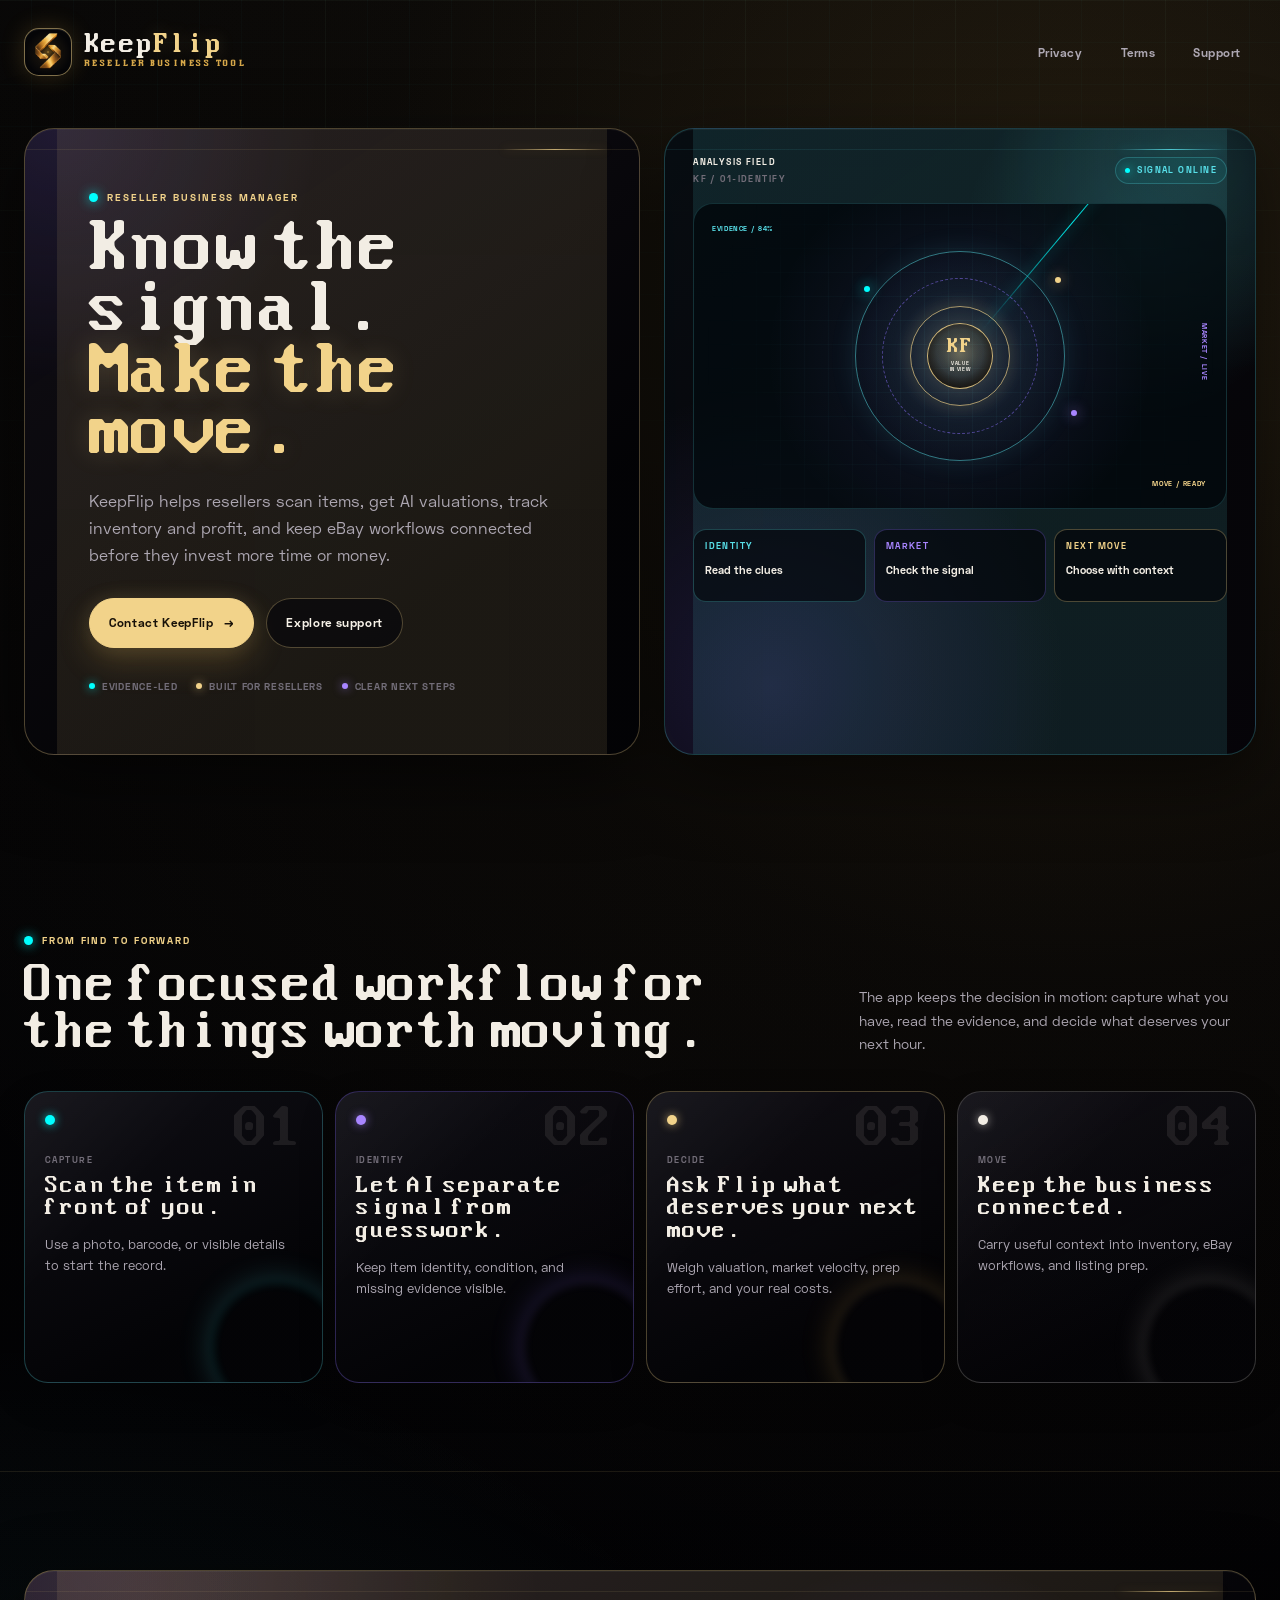
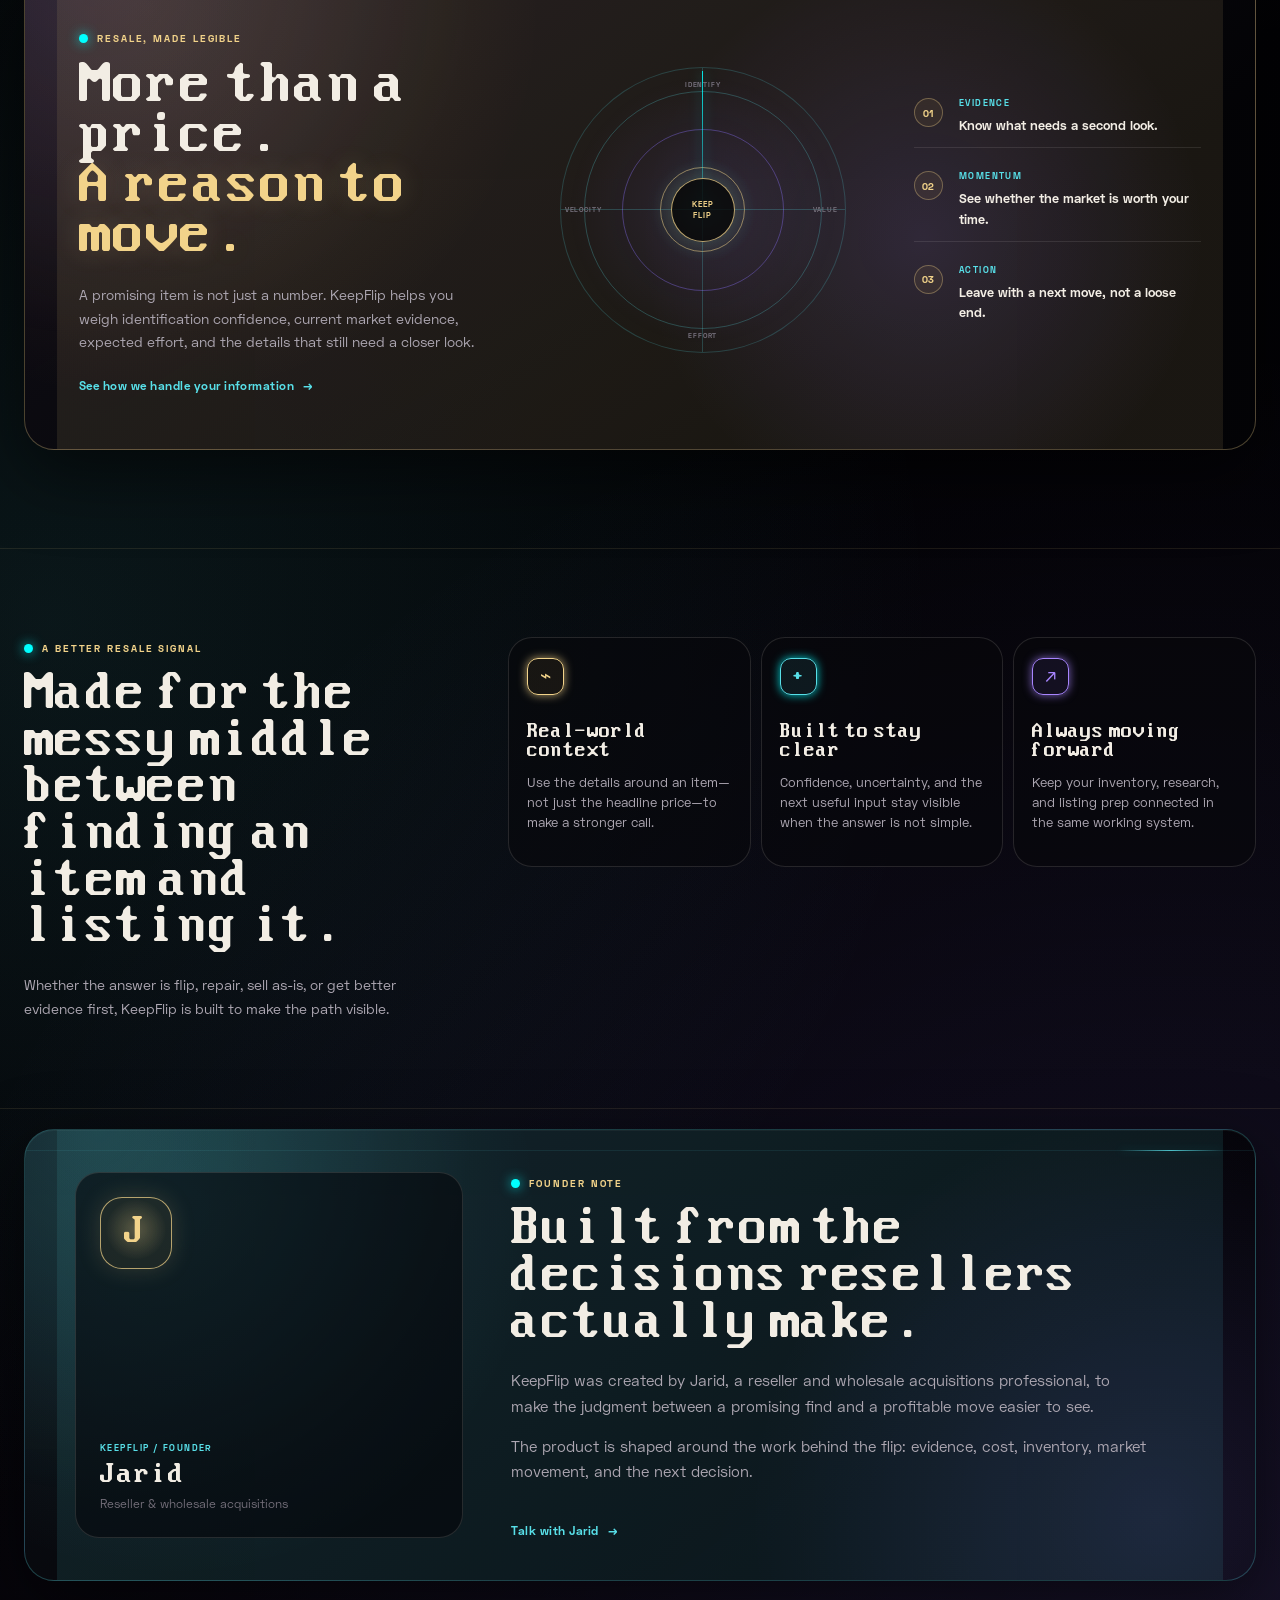
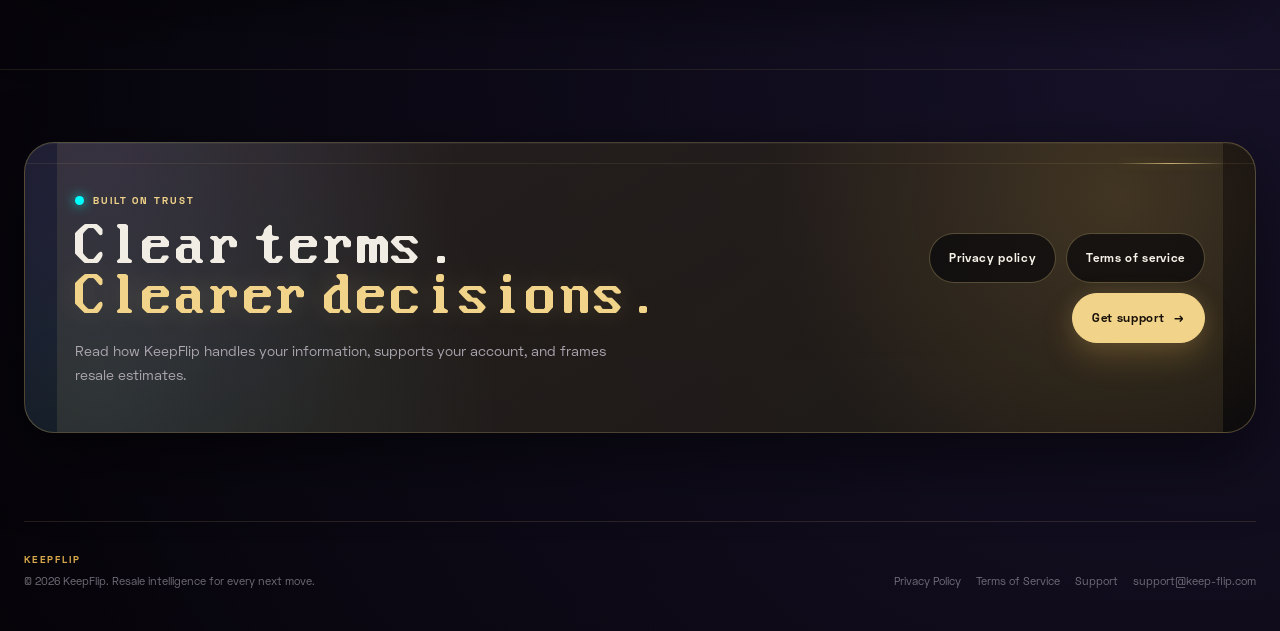
==== commit feec6c0b: "Clarify reseller positioning and add founder trust" ====
--- a/index.html
+++ b/index.html
@@ -4,8 +4,8 @@
   <meta charset="utf-8">
   <meta name="viewport" content="width=device-width, initial-scale=1">
   <meta name="theme-color" content="#030305">
-  <meta name="description" content="KeepFlip turns the things you find into clearer resale decisions with evidence-led intelligence.">
-  <title>KeepFlip — resale intelligence for every next move</title>
+  <meta name="description" content="Reseller app: scan items, get AI valuations, track inventory and profit.">
+  <title>KEEPFLIP: Reseller Business</title>
   <link rel="stylesheet" href="styles.css">
 </head>
 <body>
@@ -16,7 +16,7 @@
         <span class="brand-mark" aria-hidden="true"></span>
         <span class="brand-lockup">
           <span class="brand-word">Keep<span class="brand-accent">Flip</span></span>
-          <span class="brand-meta">RESALE INTELLIGENCE</span>
+          <span class="brand-meta">RESELLER BUSINESS TOOL</span>
         </span>
       </a>
       <div class="nav-links">
@@ -30,12 +30,12 @@
   <main>
     <section class="container hero">
       <div class="hero-copy-panel">
-        <div class="eyebrow">KeepFlip signal system</div>
+        <div class="eyebrow">Reseller business manager</div>
         <h1>Know the signal.<br><span>Make the move.</span></h1>
         <p class="hero-copy">
-          KeepFlip turns a photo, barcode, or identifier into a clearer resale
-          plan—so you can see the item, the market, and the next best action
-          before you invest more time.
+          KeepFlip helps resellers scan items, get AI valuations, track
+          inventory and profit, and keep eBay workflows connected before they
+          invest more time or money.
         </p>
         <div class="hero-actions">
           <a class="button primary" href="mailto:support@keep-flip.com?subject=KeepFlip%20early%20access">Contact KeepFlip <span aria-hidden="true">→</span></a>
@@ -43,7 +43,7 @@
         </div>
         <div class="hero-proof" aria-label="KeepFlip product principles">
           <span><i class="status-dot cyan" aria-hidden="true"></i>Evidence-led</span>
-          <span><i class="status-dot gold" aria-hidden="true"></i>Built for real resale</span>
+          <span><i class="status-dot gold" aria-hidden="true"></i>Built for resellers</span>
           <span><i class="status-dot violet" aria-hidden="true"></i>Clear next steps</span>
         </div>
       </div>
@@ -110,29 +110,29 @@
             <span class="workflow-index">01</span>
             <span class="workflow-signal cyan-signal" aria-hidden="true"></span>
             <p class="workflow-kicker">CAPTURE</p>
-            <h3>Start with what is in front of you.</h3>
-            <p>Use photos, a barcode, or visible details to put the item on the board.</p>
+            <h3>Scan the item in front of you.</h3>
+            <p>Use a photo, barcode, or visible details to start the record.</p>
           </article>
           <article class="workflow-card violet-card">
             <span class="workflow-index">02</span>
             <span class="workflow-signal violet-signal" aria-hidden="true"></span>
             <p class="workflow-kicker">IDENTIFY</p>
-            <h3>Separate the signal from the guesswork.</h3>
-            <p>Keep the item, condition, and missing evidence clear instead of hiding them behind one score.</p>
+            <h3>Let AI separate signal from guesswork.</h3>
+            <p>Keep item identity, condition, and missing evidence visible.</p>
           </article>
           <article class="workflow-card gold-card">
             <span class="workflow-index">03</span>
             <span class="workflow-signal gold-signal" aria-hidden="true"></span>
             <p class="workflow-kicker">DECIDE</p>
-            <h3>See the tradeoff before you commit.</h3>
-            <p>Bring resale velocity, prep effort, and your real costs into one next-move conversation.</p>
+            <h3>Ask Flip what deserves your next move.</h3>
+            <p>Weigh valuation, market velocity, prep effort, and your real costs.</p>
           </article>
           <article class="workflow-card cream-card">
             <span class="workflow-index">04</span>
             <span class="workflow-signal cream-signal" aria-hidden="true"></span>
             <p class="workflow-kicker">MOVE</p>
-            <h3>Keep the queue ready to act on.</h3>
-            <p>Turn useful context into a listing-ready path without losing the work you already did.</p>
+            <h3>Keep the business connected.</h3>
+            <p>Carry useful context into inventory, eBay workflows, and listing prep.</p>
           </article>
         </div>
       </div>
@@ -220,6 +220,33 @@
             <h3>Always moving forward</h3>
             <p>Keep your inventory, research, and listing prep connected in the same working system.</p>
           </article>
+        </div>
+      </div>
+    </section>
+
+    <section class="section founder-section" id="founder">
+      <div class="container founder-card">
+        <div class="founder-identity" aria-label="KeepFlip founder Jarid">
+          <div class="founder-avatar" aria-hidden="true">J</div>
+          <div>
+            <span class="founder-kicker">KEEPFLIP / FOUNDER</span>
+            <strong>Jarid</strong>
+            <span class="founder-role">Reseller &amp; wholesale acquisitions</span>
+          </div>
+        </div>
+        <div class="founder-copy">
+          <div class="eyebrow">Founder note</div>
+          <h2 class="section-title">Built from the decisions resellers actually make.</h2>
+          <p>
+            KeepFlip was created by Jarid, a reseller and wholesale acquisitions
+            professional, to make the judgment between a promising find and a
+            profitable move easier to see.
+          </p>
+          <p>
+            The product is shaped around the work behind the flip: evidence,
+            cost, inventory, market movement, and the next decision.
+          </p>
+          <a class="text-link" href="mailto:support@keep-flip.com?subject=KeepFlip%20feedback">Talk with Jarid <span aria-hidden="true">→</span></a>
         </div>
       </div>
     </section>
--- a/styles.css
+++ b/styles.css
@@ -277,6 +277,7 @@
 .legal-body,
 .legal-toc,
 .support-card,
+.founder-card,
 details {
   position: relative;
   overflow: hidden;
@@ -295,6 +296,7 @@
 .legal-body::before,
 .legal-toc::before,
 .support-card::before,
+.founder-card::before,
 details::before {
   position: absolute;
   inset: 0;
@@ -313,6 +315,7 @@
 .legal-prompt::after,
 .legal-body::after,
 .support-card::after,
+.founder-card::after,
 details::after {
   position: absolute;
   top: 20px;
@@ -1255,6 +1258,118 @@
   line-height: 1.55;
 }
 
+.founder-section {
+  padding-top: 20px;
+}
+
+.founder-card {
+  display: grid;
+  grid-template-columns: minmax(220px, 0.56fr) minmax(0, 1fr);
+  align-items: stretch;
+  gap: 48px;
+  padding: 42px 50px;
+  border-color: rgba(88, 223, 232, 0.26);
+  background:
+    radial-gradient(circle at 12% 18%, rgba(88, 223, 232, 0.12), transparent 32%),
+    radial-gradient(circle at 92% 86%, rgba(141, 114, 255, 0.14), transparent 34%),
+    linear-gradient(145deg, rgba(13, 16, 23, 0.96), rgba(3, 3, 6, 0.92) 72%);
+}
+
+.founder-card::before {
+  background:
+    linear-gradient(90deg, transparent 0 32px, rgba(88, 223, 232, 0.14) 32px calc(100% - 32px), transparent calc(100% - 32px)),
+    linear-gradient(180deg, transparent 0 20px, rgba(88, 223, 232, 0.13) 20px 21px, transparent 21px),
+    radial-gradient(circle at 6% 0%, rgba(88, 223, 232, 0.18), transparent 30%);
+}
+
+.founder-card::after {
+  background: linear-gradient(90deg, transparent, rgba(88, 223, 232, 0.82), transparent);
+  box-shadow: 0 0 10px rgba(0, 255, 255, 0.24);
+}
+
+.founder-identity,
+.founder-copy {
+  position: relative;
+  z-index: 1;
+}
+
+.founder-identity {
+  display: flex;
+  min-height: 220px;
+  flex-direction: column;
+  justify-content: space-between;
+  padding: 24px;
+  border: 1px solid rgba(242, 237, 228, 0.13);
+  border-radius: var(--radius-lg);
+  background: rgba(4, 5, 9, 0.58);
+}
+
+.founder-avatar {
+  display: grid;
+  width: 72px;
+  height: 72px;
+  place-items: center;
+  border: 1px solid rgba(242, 211, 138, 0.72);
+  border-radius: 22px;
+  color: var(--gold-bright);
+  background:
+    radial-gradient(circle at 50% 45%, rgba(242, 211, 138, 0.28), transparent 58%),
+    rgba(215, 168, 74, 0.08);
+  box-shadow: 0 0 24px rgba(242, 211, 138, 0.16);
+  font-family: var(--font-display);
+  font-size: 34px;
+}
+
+.founder-kicker,
+.founder-role {
+  display: block;
+}
+
+.founder-kicker {
+  margin-bottom: 9px;
+  color: var(--cyan);
+  font-size: 9px;
+  font-weight: 900;
+  letter-spacing: 0.16em;
+  line-height: 1.2;
+}
+
+.founder-identity strong {
+  display: block;
+  color: var(--cream);
+  font-family: var(--font-display);
+  font-size: 25px;
+  font-weight: 400;
+  line-height: 1;
+}
+
+.founder-role {
+  margin-top: 8px;
+  color: var(--text-muted);
+  font-size: 12px;
+  line-height: 1.4;
+}
+
+.founder-copy {
+  align-self: center;
+}
+
+.founder-copy .section-title {
+  max-width: 650px;
+  margin-bottom: 20px;
+}
+
+.founder-copy p {
+  max-width: 640px;
+  color: var(--text-soft);
+  font-size: 15px;
+  line-height: 1.68;
+}
+
+.founder-copy p + p {
+  margin-top: 12px;
+}
+
 .legal-section {
   padding-top: 72px;
   padding-bottom: 88px;
@@ -1614,6 +1729,10 @@
     grid-template-columns: 1fr;
   }
 
+  .founder-card {
+    grid-template-columns: 1fr;
+  }
+
   .section-heading {
     align-items: start;
     gap: 18px;
@@ -1689,7 +1808,8 @@
   .decision-module,
   .legal-prompt,
   .legal-body,
-  .support-card {
+  .support-card,
+  .founder-card {
     border-radius: 22px;
   }
 
@@ -1812,6 +1932,15 @@
   .legal-prompt {
     gap: 28px;
     padding: 40px 23px;
+  }
+
+  .founder-card {
+    gap: 26px;
+    padding: 30px 22px 32px;
+  }
+
+  .founder-identity {
+    min-height: 190px;
   }
 
   .legal-actions {
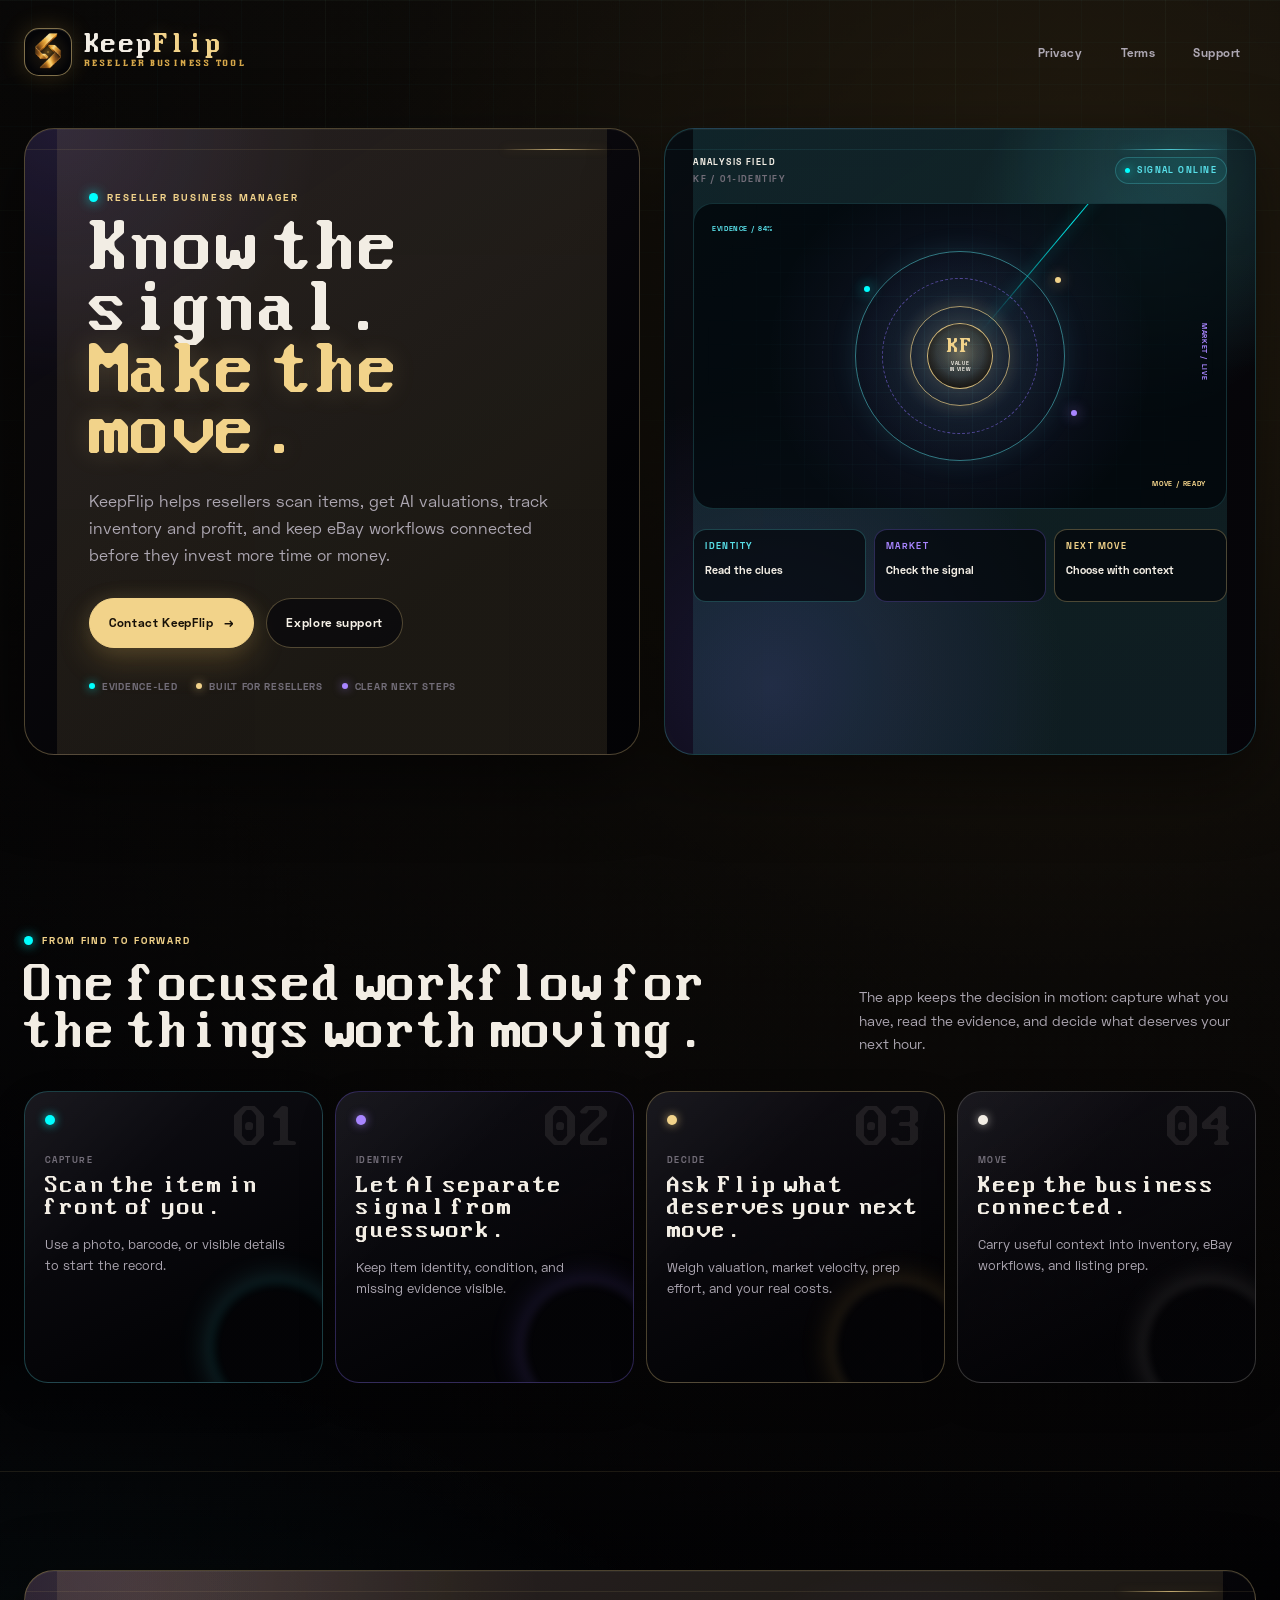
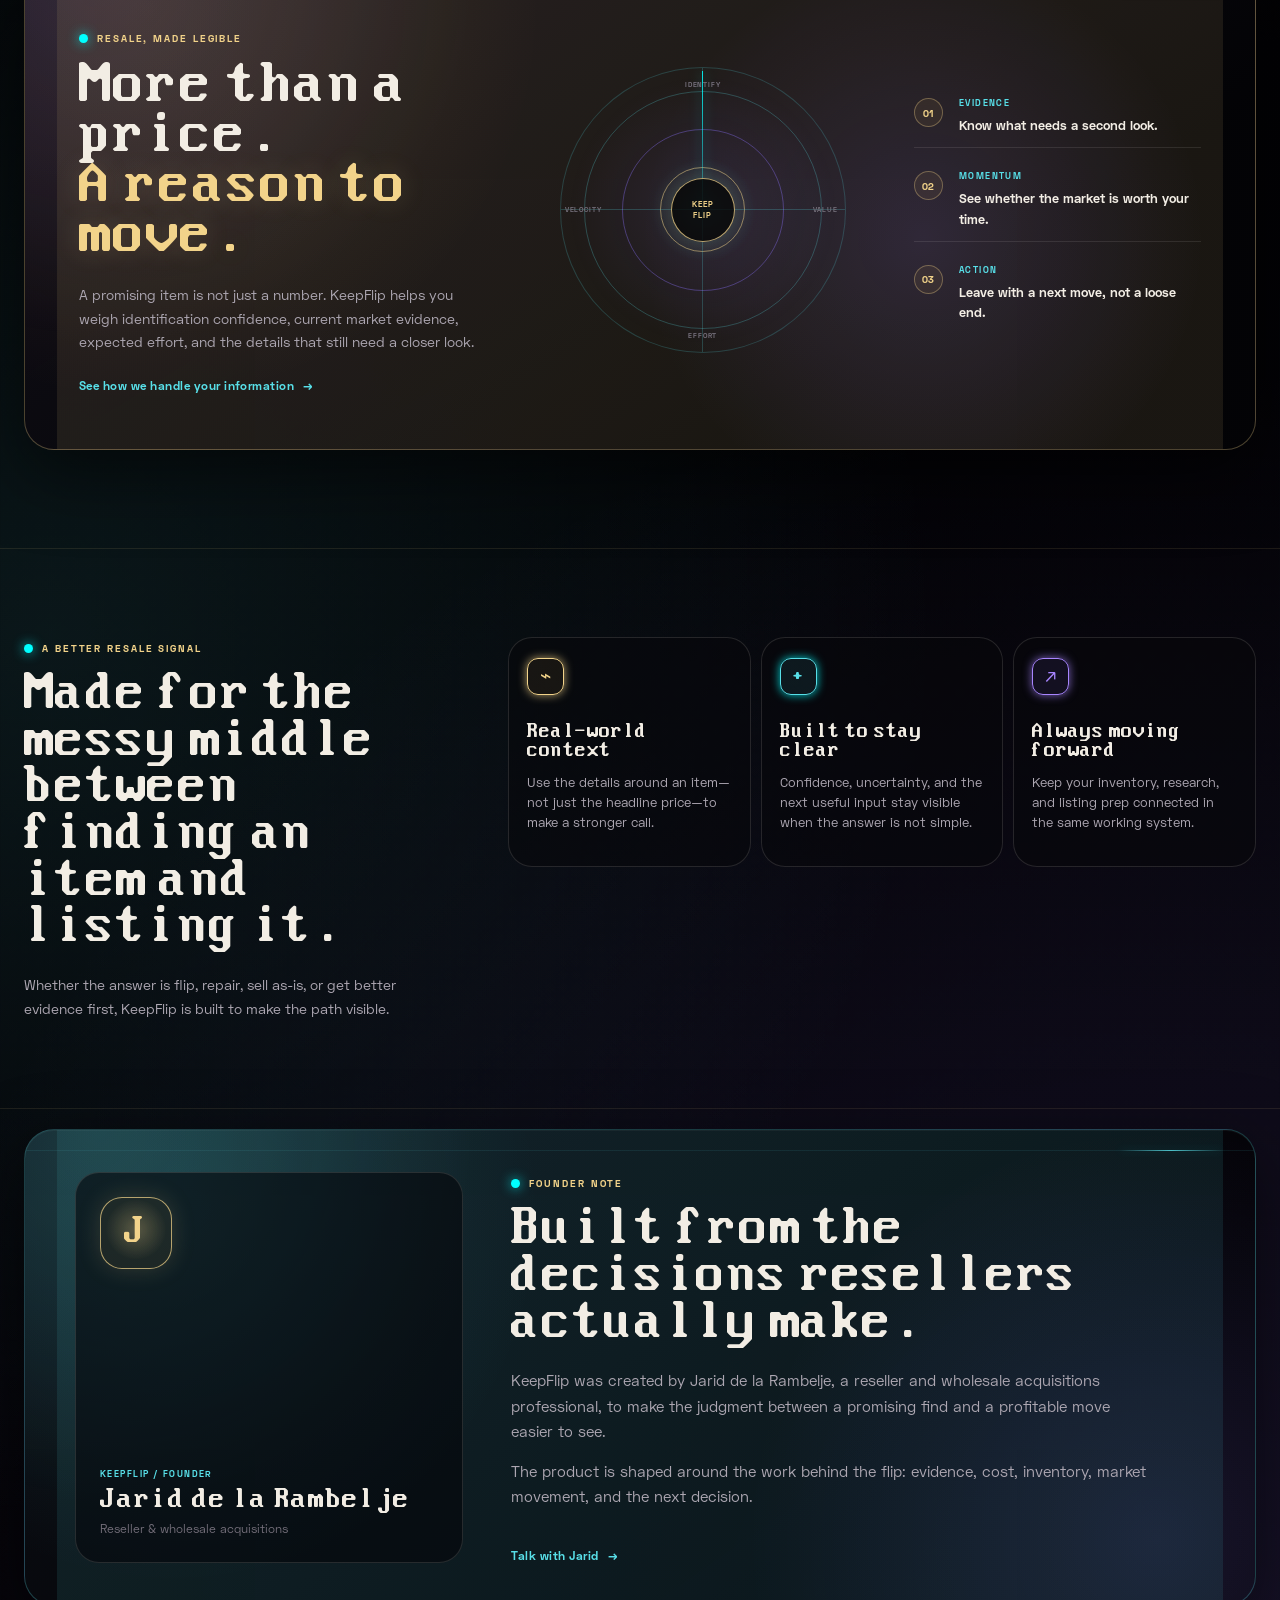
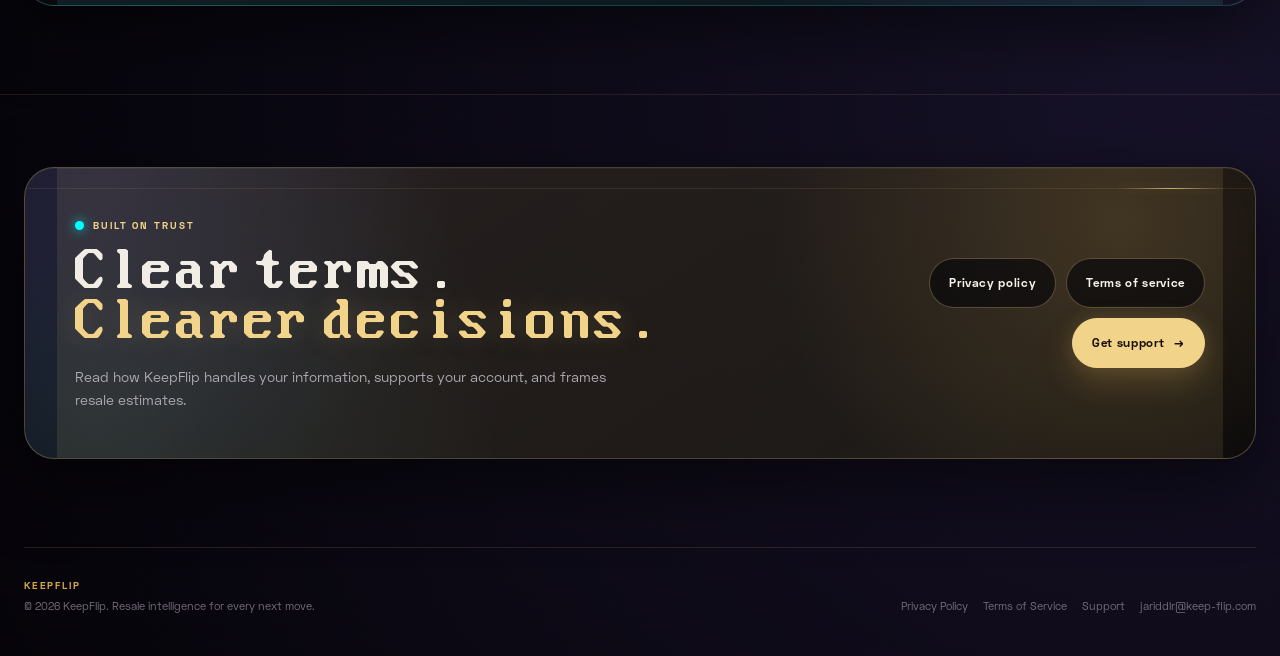
==== commit fe703051: "Update founder contact details" ====
--- a/index.html
+++ b/index.html
@@ -5,7 +5,7 @@
   <meta name="viewport" content="width=device-width, initial-scale=1">
   <meta name="theme-color" content="#030305">
   <meta name="description" content="Reseller app: scan items, get AI valuations, track inventory and profit.">
-  <title>KEEPFLIP: Reseller Business</title>
+  <title>KeepFlip: Resale AI-Assistant</title>
   <link rel="stylesheet" href="styles.css">
 </head>
 <body>
@@ -38,7 +38,7 @@
           invest more time or money.
         </p>
         <div class="hero-actions">
-          <a class="button primary" href="mailto:support@keep-flip.com?subject=KeepFlip%20early%20access">Contact KeepFlip <span aria-hidden="true">→</span></a>
+          <a class="button primary" href="mailto:jariddlr@keep-flip.com?subject=KeepFlip%20early%20access">Contact KeepFlip <span aria-hidden="true">→</span></a>
           <a class="button secondary" href="support/">Explore support</a>
         </div>
         <div class="hero-proof" aria-label="KeepFlip product principles">
@@ -226,11 +226,11 @@
 
     <section class="section founder-section" id="founder">
       <div class="container founder-card">
-        <div class="founder-identity" aria-label="KeepFlip founder Jarid">
+        <div class="founder-identity" aria-label="KeepFlip founder Jarid de la Rambelje">
           <div class="founder-avatar" aria-hidden="true">J</div>
           <div>
             <span class="founder-kicker">KEEPFLIP / FOUNDER</span>
-            <strong>Jarid</strong>
+            <strong>Jarid de la Rambelje</strong>
             <span class="founder-role">Reseller &amp; wholesale acquisitions</span>
           </div>
         </div>
@@ -238,7 +238,7 @@
           <div class="eyebrow">Founder note</div>
           <h2 class="section-title">Built from the decisions resellers actually make.</h2>
           <p>
-            KeepFlip was created by Jarid, a reseller and wholesale acquisitions
+            KeepFlip was created by Jarid de la Rambelje, a reseller and wholesale acquisitions
             professional, to make the judgment between a promising find and a
             profitable move easier to see.
           </p>
@@ -246,7 +246,7 @@
             The product is shaped around the work behind the flip: evidence,
             cost, inventory, market movement, and the next decision.
           </p>
-          <a class="text-link" href="mailto:support@keep-flip.com?subject=KeepFlip%20feedback">Talk with Jarid <span aria-hidden="true">→</span></a>
+          <a class="text-link" href="mailto:jariddlr@keep-flip.com?subject=KeepFlip%20feedback">Talk with Jarid <span aria-hidden="true">→</span></a>
         </div>
       </div>
     </section>
@@ -276,7 +276,7 @@
       <a href="privacy/">Privacy Policy</a>
       <a href="terms/">Terms of Service</a>
       <a href="support/">Support</a>
-      <a href="mailto:support@keep-flip.com">support@keep-flip.com</a>
+      <a href="mailto:jariddlr@keep-flip.com">jariddlr@keep-flip.com</a>
     </div>
   </footer>
 </div>
